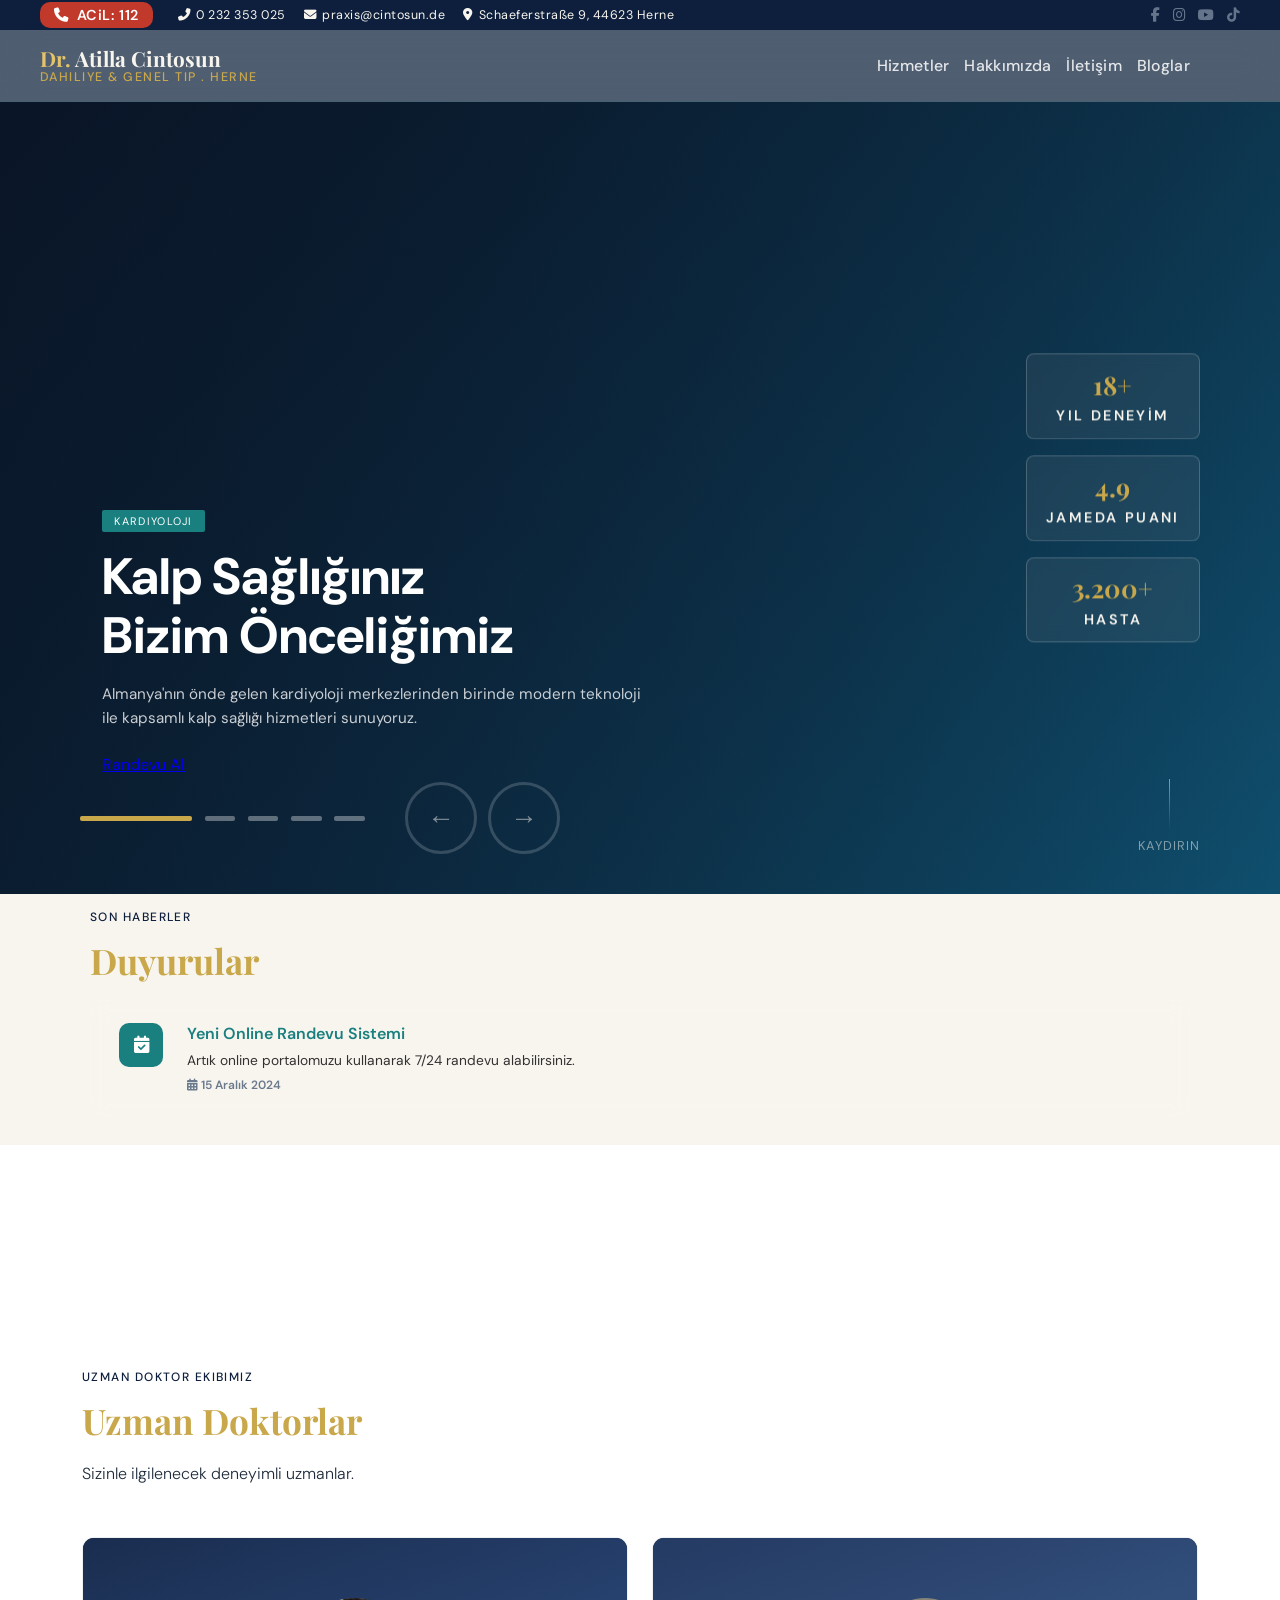
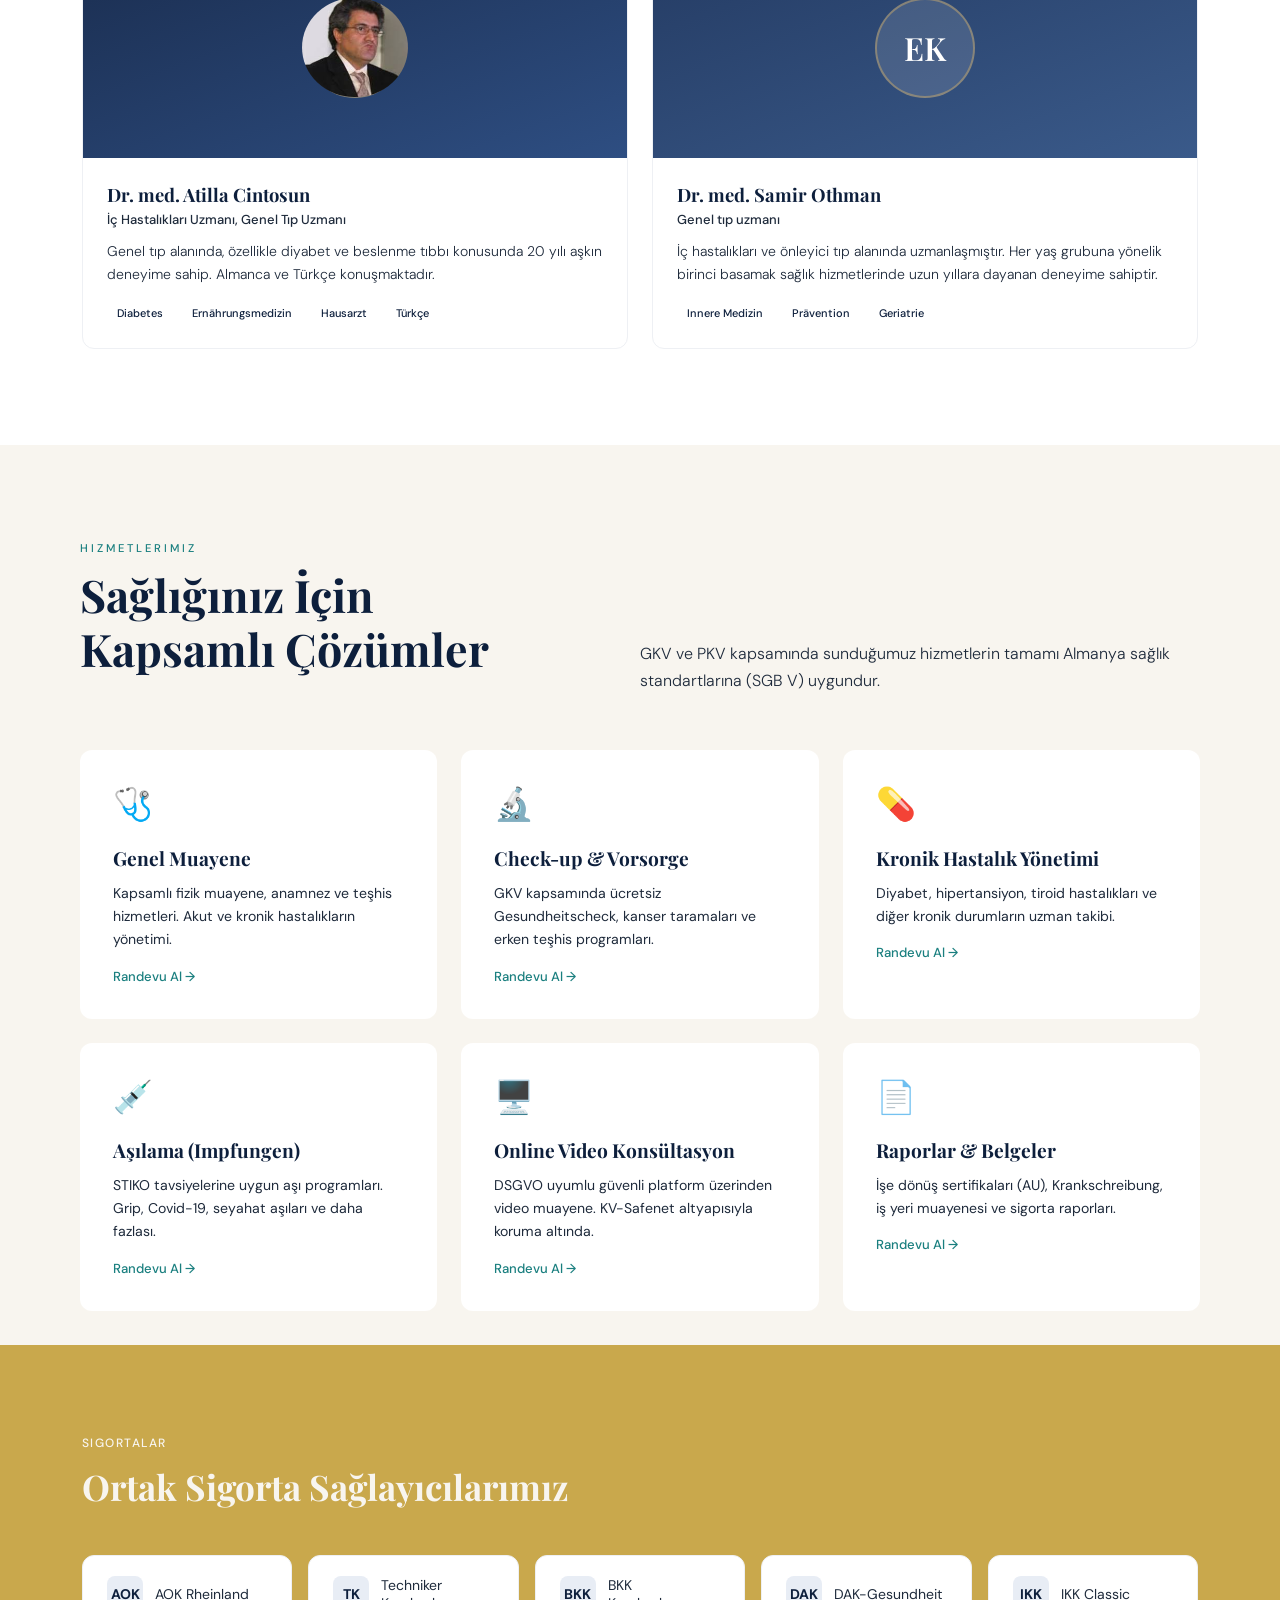
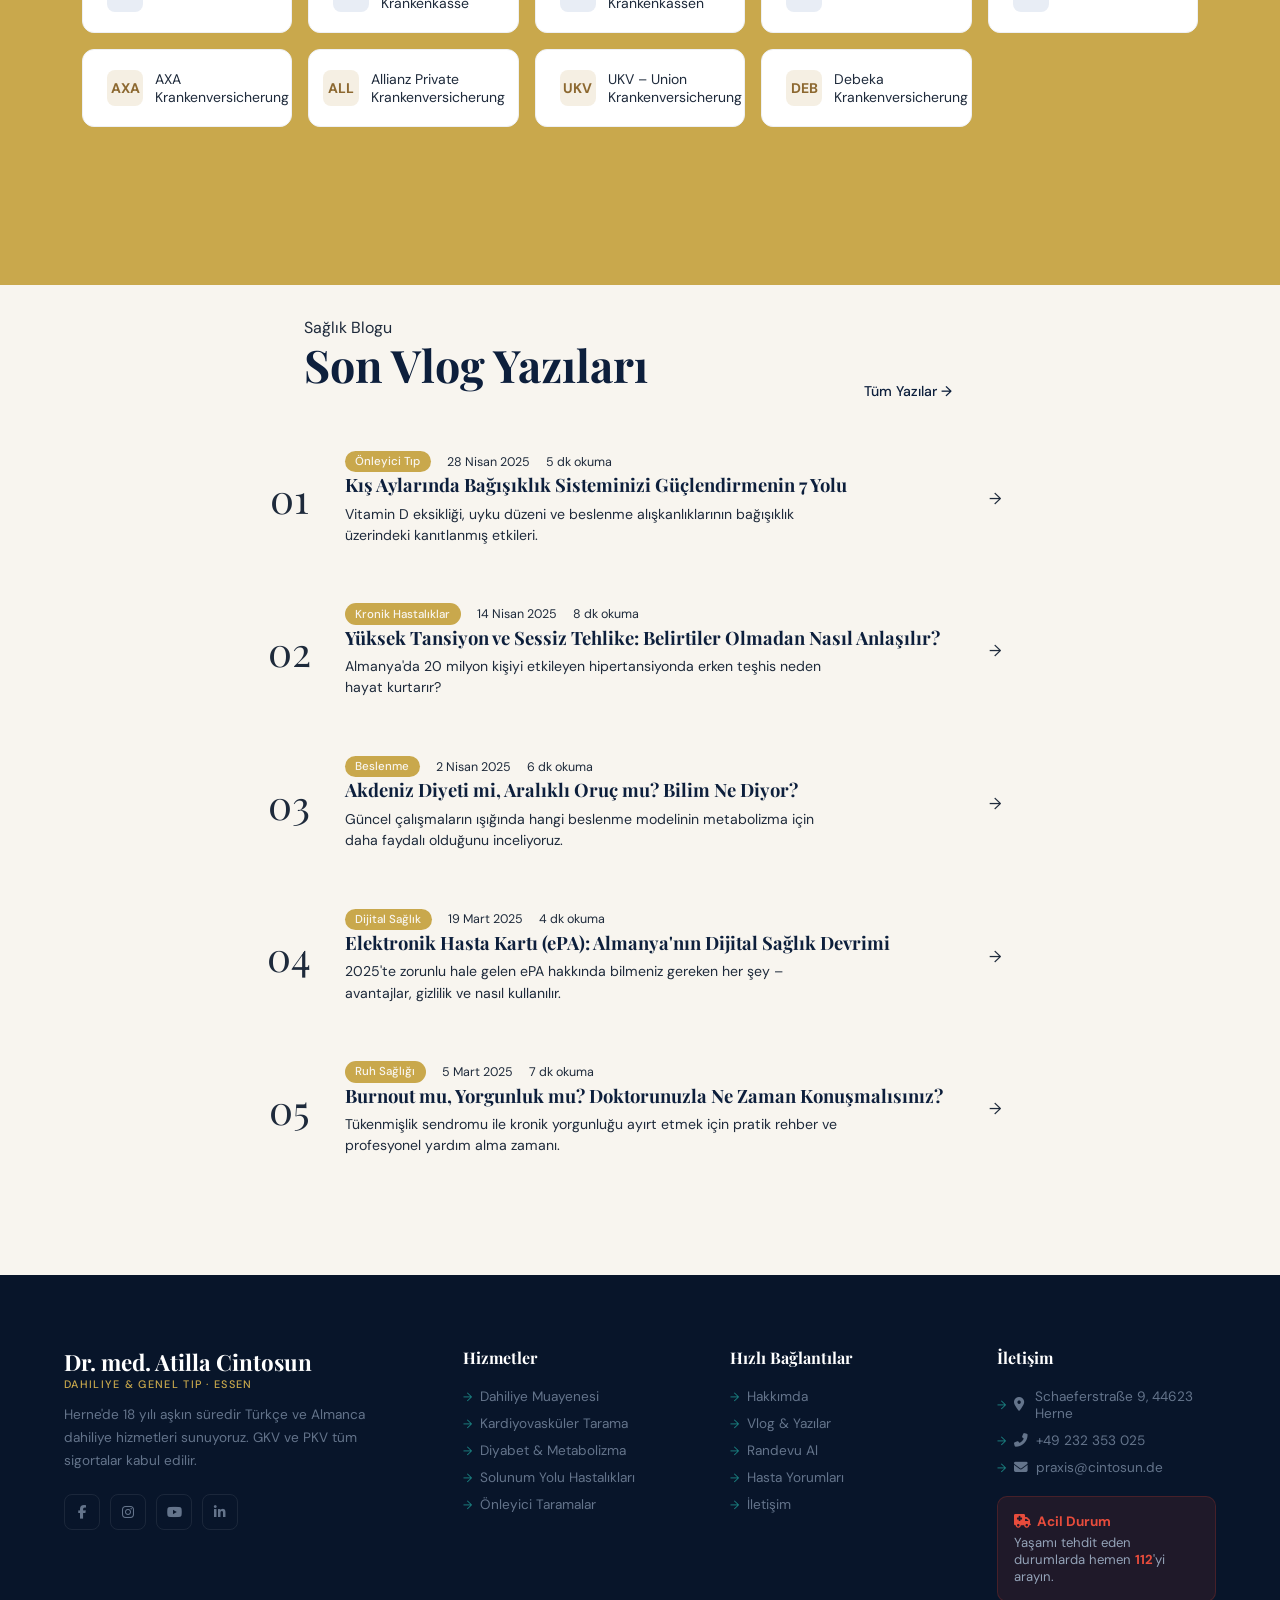
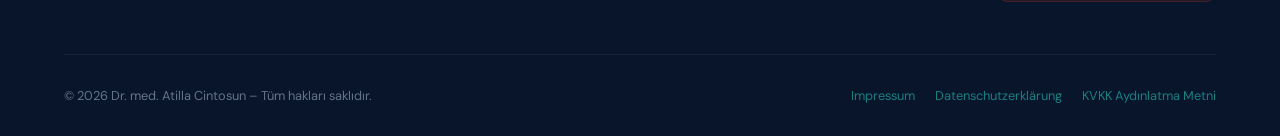
==== index.html @ d11e372e "Add files via upload" ====
<!DOCTYPE html>
<html lang="en">
<head>
    <meta charset="UTF-8">
    <meta name="viewport" content="width=device-width, initial-scale=1.0">
    <title>Document</title>
    <link rel="preconnect" href="https://fonts.googleapis.com">
    <link href="https://fonts.googleapis.com/css2?family=Playfair+Display:ital,wght@0,400;0,700;1,400&family=DM+Sans:wght@300;400;500;600&display=swap" rel="stylesheet">
    <link rel="stylesheet" href="https://cdnjs.cloudflare.com/ajax/libs/font-awesome/6.5.0/css/all.min.css">

    <link rel="stylesheet" href="css/reset.css">
    <link rel="stylesheet" href="css/nav.css">
    <link rel="stylesheet" href="css/hero.css" >
    <link rel="stylesheet" href="css/announcement.css">
    <link rel="stylesheet" href="css/team.css">
    <link rel="stylesheet" href="css/services.css">
    <link rel="stylesheet" href="css/insurance.css">    
    <link rel="stylesheet" href="css/vlog.css">
    <link rel="stylesheet" href="css/reveal.css">
    <link rel="stylesheet" href="css/footer.css">
</head>
<body>

    <!-- TOPBAR -->
    <div class="topbar">
        <div class="topbar-emergency">
        <div class="emergency-badge"><i class="fa fa-phone"></i>ACiL: 112</div>
        <div class="topbar-info">
            <a href="tel:+49232353025"><i class="fa fa-phone-alt"></i><span> 0 232 353 025</span></a>
            <a href="mailto:praxis@cintosun.de"><i class="fa fa-envelope"></i><span> praxis@cintosun.de</span></a>
            <a href="#"><i class="fa fa-map-marker-alt"></i> Schaeferstraße 9, 44623 Herne</a>
        </div>
        </div>

        <div class="topbar-social">
        <a href="#" title="Facebook"><i class="fab fa-facebook-f"></i></a>
        <a href="#" title="Instagram"><i class="fab fa-instagram"></i></a>
        <a href="#" title="Youtube"><i class="fab fa-youtube"></i></a>
        <a href="#" title="Tiktok"><i class="fab fa-tiktok"></i></a>
        </div>
    </div>

    <!-- NAVBAR -->
    <nav class="navbar" id="navbar">
      <a class="logo" href="#">
        <span class="logo-title"><span>Dr.</span> Atilla Cintosun</span>
        <span class="logo-sub">Dahiliye &amp; Genel Tip . Herne</span>
      </a>
      <ul class="nav-links">
        <li><a href="#hizmetler">Hizmetler</a></li>
        <li><a href="#hakkimizda">Hakkımızda</a></li>
        <li><a href="#iletisim">İletişim</a></li>
        <li><a href="#blog">Bloglar</a></li>
      </ul>
    </nav>
    

    

    <!-- HERO CAROUSEL -->
    <div class="hero" id="carousel-section">
      <!-- Sadece slide'lar burada -->
      <div class="carousel-track" id="carouselTrack">

        <div class="carousel-slide active">
        <div class="slide-bg" style="background: linear-gradient(135deg, #0a1628 0%, #0f4f6e 100%);"></div>
        <div class="slide-overlay"></div>
        <div class="slide-content">
            <span class="slide-tag">Kardiyoloji</span>
            <h2 class="slide-title">Kalp Sağlığınız<br>Bizim Önceliğimiz</h2>
            <p class="slide-desc">Almanya'nın önde gelen kardiyoloji merkezlerinden birinde modern teknoloji ile kapsamlı kalp sağlığı hizmetleri sunuyoruz.</p>
            <a href="#iletisim" class="slide-btn">Randevu Al</a>
        </div>
        </div>

        <div class="carousel-slide">
        <div class="slide-bg" style="background: linear-gradient(135deg, #0a2818 0%, #0f6e4f 100%);"></div>
        <div class="slide-overlay"></div>
        <div class="slide-content">
            <span class="slide-tag">Önleyici Tıp</span>
            <h2 class="slide-title">Erken Teşhis<br>Yaşam Kurtarır</h2>
            <p class="slide-desc">Düzenli kontroller ve ileri tanı yöntemleriyle hastalıkları erken aşamada tespit ediyor, tedavi süreçlerini hızlandırıyoruz.</p>
            <a href="#hizmetler" class="slide-btn">Hizmetlerimiz</a>
        </div>
        </div>

        <div class="carousel-slide">
        <div class="slide-bg" style="background: linear-gradient(135deg, #1a0a28 0%, #4f0f6e 100%);"></div>
        <div class="slide-overlay"></div>
        <div class="slide-content">
            <span class="slide-tag">Araştırma</span>
            <h2 class="slide-title">Bilim ve Tıbbı<br>Buluşturuyoruz</h2>
            <p class="slide-desc">Uluslararası tıp dergilerinde yayımlanan 50'den fazla makale ile tıp dünyasına katkı sağlıyoruz.</p>
            <a href="#makaleler" class="slide-btn">Makaleleri İncele</a>
        </div>
        </div>

        <div class="carousel-slide">
        <div class="slide-bg" style="background: linear-gradient(135deg, #1a1a0a 0%, #6e5f0f 100%);"></div>
        <div class="slide-overlay"></div>
        <div class="slide-content">
            <span class="slide-tag">Hasta Odaklı</span>
            <h2 class="slide-title">Güvenli ve Hızlı<br>Tedavi Süreci</h2>
            <p class="slide-desc">Hastanın konforunu ve güvenliğini her zaman ön planda tutarak en kaliteli tedaviyi sunmak için buradayız.</p>
            <a href="#iletisim" class="slide-btn">Bize Ulaşın</a>
        </div>
        </div>

        <div class="carousel-slide">
        <div class="slide-bg" style="background: linear-gradient(135deg, #0a181a 0%, #0f6e6e 100%);"></div>
        <div class="slide-overlay"></div>
        <div class="slide-content">
            <span class="slide-tag">Ekip</span>
            <h2 class="slide-title">Uzman Kadromuzla<br>Yanınızdayız</h2>
            <p class="slide-desc">Deneyimli doktor ve hemşirelerden oluşan ekibimiz, tedavi sürecinizin her aşamasında size destek olmak için hazır.</p>
            <a href="#ekibimiz" class="slide-btn">Ekibimizi Tanıyın</a>
        </div>
        </div>
     </div>
    

    <!-- Stats track dışında olmalı -->
    <div class="hero-stats">
      <div class="stat-pill"><strong>18+</strong><span>YIL DENEYİM</span></div>
      <div class="stat-pill"><strong>4.9</strong><span>JAMEDA PUANI</span></div>
      <div class="stat-pill"><strong>3.200+</strong><span>HASTA</span></div>
    </div>

    <!-- Controls track dışında olmalı -->
    <div class="carousel-controls">
        <div class="dots" id="dotsContainer"></div>

        <div class="arrow-btns">
          <button class="arrow-btn" onclick="prevSlide()">←</button>
          <button class="arrow-btn" onclick="nextSlide()">→</button>
        </div>
    </div>
      <div class="scroll-hint">
        <div class="scroll-line"></div>
        <span>KAYDIRIN</span>
      </div>
    </div>

    <!-- ANNOUNCEMENTS -->
    <section id="announcements">
        <div class="announcements-inner">
            <div class="section-label">Son Haberler</div>
            <div class="section-title">Duyurular</div>
            <div class="ann-ticker-wrap">
            <div class="ann-ticker" id="annTicker"></div>
            </div>
        </div>
    </section>

    <!-- TEAM -->
    <section id="team">
    <div class="container">
        <div class="team-fade-in">
            <div class="section-label" >Uzman Doktor Ekibimiz</div>
            <h2 class="section-title" >Uzman Doktorlar</h2>
            <p class="section-sub">Sizinle ilgilenecek deneyimli uzmanlar.</p>
        </div>
        <div class="team-grid">
            <div class="team-card team-fade-in">
                <div class="team-card-img">
                <div style="position:absolute;inset:0;background:linear-gradient(160deg,#1a2d4f,#2e4e82);">
                    
                </div>
                <div class="team-avatar-large" style="position:relative;"><img src="img/cintosun.jpg" alt="AC"></div>
                </div>
                <div class="team-card-body">
                <h3>Dr. med. Atilla Cintosun</h3>
                <div class="team-card-role">İç Hastalıkları Uzmanı, Genel Tıp Uzmanı</div>
                <p>Genel tıp alanında, özellikle diyabet ve beslenme tıbbı konusunda 20 yılı aşkın deneyime sahip. Almanca ve Türkçe konuşmaktadır.</p>
                <div class="team-tags">
                    <span class="team-tag">Diabetes</span>
                    <span class="team-tag">Ernährungsmedizin</span>
                    <span class="team-tag">Hausarzt</span>
                    <span class="team-tag">Türkçe</span>
                </div>
                </div>
            </div>
            <div class="team-card team-fade-in">
                <div class="team-card-img">
                <div style="position:absolute;inset:0;background:linear-gradient(160deg,#243b63,#3a5a8a);"></div>
                <div class="team-avatar-large" style="position:relative;">EK</div>
                </div>
                <div class="team-card-body">
                <h3>Dr. med. Samir Othman</h3>
                <div class="team-card-role">Genel tıp uzmanı</div>
                <p>İç hastalıkları ve önleyici tıp alanında uzmanlaşmıştır. Her yaş grubuna yönelik birinci basamak sağlık hizmetlerinde uzun yıllara dayanan deneyime sahiptir.</p>
                <div class="team-tags">
                    <span class="team-tag">Innere Medizin</span>
                    <span class="team-tag">Prävention</span>
                    <span class="team-tag">Geriatrie</span>
                </div>
                </div>
        </div>
        </div>
    </div>
    </section>


  <!-- =====================================================
       HİZMETLER BÖLÜMÜ
  ===================================================== -->
    <section class="services" id="services">
        <div class="services-intro">
        <div>
            <div class="section-tag">Hizmetlerimiz</div>
            <h2 class="section-title">Sağlığınız İçin<br>Kapsamlı Çözümler</h2>
        </div>
        <p class="section-sub">GKV ve PKV kapsamında sunduğumuz hizmetlerin tamamı Almanya sağlık standartlarına (SGB V) uygundur.</p>
        </div>
        <div class="services-grid">
        <!-- transition-delay ile kartlar sırayla görünür (stagger efekti) -->
        <div class="service-card reveal">
            <span class="svc-icon">🩺</span>
            <h3>Genel Muayene</h3>
            <p>Kapsamlı fizik muayene, anamnez ve teşhis hizmetleri. Akut ve kronik hastalıkların yönetimi.</p>
            <a href="#termin" class="svc-link">Randevu Al &rarr;</a>
        </div>
        <div class="service-card reveal" style="transition-delay:.1s">
            <span class="svc-icon">🔬</span>
            <h3>Check-up & Vorsorge</h3>
            <p>GKV kapsamında ücretsiz Gesundheitscheck, kanser taramaları ve erken teşhis programları.</p>
            <a href="#termin" class="svc-link">Randevu Al &rarr;</a>
        </div>
        <div class="service-card reveal" style="transition-delay:.2s">
            <span class="svc-icon">💊</span>
            <h3>Kronik Hastalık Yönetimi</h3>
            <p>Diyabet, hipertansiyon, tiroid hastalıkları ve diğer kronik durumların uzman takibi.</p>
            <a href="#termin" class="svc-link">Randevu Al &rarr;</a>
        </div>
        <div class="service-card reveal" style="transition-delay:.15s">
            <span class="svc-icon">💉</span>
            <h3>Aşılama (Impfungen)</h3>
            <p>STIKO tavsiyelerine uygun aşı programları. Grip, Covid-19, seyahat aşıları ve daha fazlası.</p>
            <a href="#termin" class="svc-link">Randevu Al &rarr;</a>
        </div>
        <div class="service-card reveal" style="transition-delay:.25s">
            <span class="svc-icon">🖥️</span>
            <h3>Online Video Konsültasyon</h3>
            <p>DSGVO uyumlu güvenli platform üzerinden video muayene. KV-Safenet altyapısıyla koruma altında.</p>
            <a href="#termin" class="svc-link">Randevu Al &rarr;</a>
        </div>
        <div class="service-card reveal" style="transition-delay:.35s">
            <span class="svc-icon">📄</span>
            <h3>Raporlar & Belgeler</h3>
            <p>İşe dönüş sertifikaları (AU), Krankschreibung, iş yeri muayenesi ve sigorta raporları.</p>
            <a href="#termin" class="svc-link">Randevu Al &rarr;</a>
        </div>
        </div>
    </section>

      <!-- =====================================================
       INSURANCE
  ===================================================== -->
    <section id="insurance">
        <div class="container">

            <div class="insurance-fade-in">
            <div class="section-label">Sigortalar</div>

            <h2 class="section-title">
                Ortak Sigorta Sağlayıcılarımız
            </h2>
            </div>

            <div class="vers-grid insurance-fade-in">

            <div class="vers-card">
                <div class="vers-badge gkv">AOK</div>
                <div class="vers-name">AOK Rheinland</div>
            </div>

            <div class="vers-card">
                <div class="vers-badge gkv">TK</div>
                <div class="vers-name">Techniker Krankenkasse</div>
            </div>

            <div class="vers-card">
                <div class="vers-badge gkv">BKK</div>
                <div class="vers-name">BKK Krankenkassen</div>
            </div>

            <div class="vers-card">
                <div class="vers-badge gkv">DAK</div>
                <div class="vers-name">DAK-Gesundheit</div>
            </div>

            <div class="vers-card">
                <div class="vers-badge gkv">IKK</div>
                <div class="vers-name">IKK Classic</div>
            </div>

            <div class="vers-card">
                <div class="vers-badge pkv">AXA</div>
                <div class="vers-name">AXA Krankenversicherung</div>
            </div>

            <div class="vers-card">
                <div class="vers-badge pkv" style="position: relative; left: -10px;" >ALL</div>
                <div class="vers-name" style="position: relative; left: -10px;">Allianz Private Krankenversicherung</p></div>
            </div>

            <div class="vers-card">
                <div class="vers-badge pkv">UKV</div>
                <div class="vers-name">UKV – Union Krankenversicherung</div>
            </div>

            <div class="vers-card">
                <div class="vers-badge pkv">DEB</div>
                <div class="vers-name">Debeka Krankenversicherung</div>
            </div>

            </div> 
        </div>
    </section>


      <!-- =====================================================
       VLOG / SAĞLIK BLOGU
       Son 5 yazı numaralı liste formatında.
    ===================================================== -->
    <section class="vlog" id="vlog">
        <div class="vlog-header">
            <div>
                <div class="section-tag">Sağlık Blogu</div>
                <h2 class="section-title">Son Vlog Yazıları</h2>
            </div>
            <a href="#" class="btn-outline" style="color:var(--navy);border-color:var(--warm);background:transparent;padding:.7rem 1.5rem;border-radius:4px;text-decoration:none;font-size:.88rem;font-weight:500">Tüm Yazılar &rarr;</a>
            </div>
            <div class="vlog-list">

            <div class="vlog-item reveal" style="transition-delay:.05s">
                <div class="vlog-num">01</div>
                <div class="vlog-body">
                <div class="vlog-meta"><span class="vlog-tag">Önleyici Tıp</span> <span>28 Nisan 2025</span> <span>5 dk okuma</span></div>
                <h3>Kış Aylarında Bağışıklık Sisteminizi Güçlendirmenin 7 Yolu</h3>
                <p class="vlog-excerpt">Vitamin D eksikliği, uyku düzeni ve beslenme alışkanlıklarının bağışıklık üzerindeki kanıtlanmış etkileri.</p>
                </div>
                <div class="vlog-arrow">&#8594;</div>
            </div>

            <div class="vlog-item reveal" style="transition-delay:.1s">
                <div class="vlog-num">02</div>
                <div class="vlog-body">
                <div class="vlog-meta"><span class="vlog-tag">Kronik Hastalıklar</span> <span>14 Nisan 2025</span> <span>8 dk okuma</span></div>
                <h3>Yüksek Tansiyon ve Sessiz Tehlike: Belirtiler Olmadan Nasıl Anlaşılır?</h3>
                <p class="vlog-excerpt">Almanya'da 20 milyon kişiyi etkileyen hipertansiyonda erken teşhis neden hayat kurtarır?</p>
                </div>
                <div class="vlog-arrow">&#8594;</div>
            </div>

            <div class="vlog-item reveal" style="transition-delay:.15s">
                <div class="vlog-num">03</div>
                <div class="vlog-body">
                <div class="vlog-meta"><span class="vlog-tag">Beslenme</span> <span>2 Nisan 2025</span> <span>6 dk okuma</span></div>
                <h3>Akdeniz Diyeti mi, Aralıklı Oruç mu? Bilim Ne Diyor?</h3>
                <p class="vlog-excerpt">Güncel çalışmaların ışığında hangi beslenme modelinin metabolizma için daha faydalı olduğunu inceliyoruz.</p>
                </div>
                <div class="vlog-arrow">&#8594;</div>
            </div>

            <div class="vlog-item reveal" style="transition-delay:.2s">
                <div class="vlog-num">04</div>
                <div class="vlog-body">
                <div class="vlog-meta"><span class="vlog-tag">Dijital Sağlık</span> <span>19 Mart 2025</span> <span>4 dk okuma</span></div>
                <h3>Elektronik Hasta Kartı (ePA): Almanya'nın Dijital Sağlık Devrimi</h3>
                <p class="vlog-excerpt">2025'te zorunlu hale gelen ePA hakkında bilmeniz gereken her şey – avantajlar, gizlilik ve nasıl kullanılır.</p>
                </div>
                <div class="vlog-arrow">&#8594;</div>
            </div>

            <div class="vlog-item reveal" style="transition-delay:.25s">
                <div class="vlog-num">05</div>
                <div class="vlog-body">
                <div class="vlog-meta"><span class="vlog-tag">Ruh Sağlığı</span> <span>5 Mart 2025</span> <span>7 dk okuma</span></div>
                <h3>Burnout mu, Yorgunluk mu? Doktorunuzla Ne Zaman Konuşmalısınız?</h3>
                <p class="vlog-excerpt">Tükenmişlik sendromu ile kronik yorgunluğu ayırt etmek için pratik rehber ve profesyonel yardım alma zamanı.</p>
                </div>
                <div class="vlog-arrow">&#8594;</div>
            </div>

        </div>
    </section>


    <!-- FOOTER -->
<footer>
  <div class="container">
    <div class="footer-grid">
      <div>
        <div style="font-family:'Playfair Display',serif;font-size:1.4rem;color:var(--white);font-weight:700;">Dr. med. Atilla Cintosun</div>
        <div style="font-size:0.68rem;color:var(--gold);letter-spacing:0.12em;text-transform:uppercase;font-weight:500;margin-bottom:4px;">Dahiliye &amp; Genel Tıp · Essen</div>
        <p class="footer-desc">Herne'de 18 yılı aşkın süredir Türkçe ve Almanca dahiliye hizmetleri sunuyoruz. GKV ve PKV tüm sigortalar kabul edilir.</p>
        <div class="footer-social">
          <a href="#"><i class="fab fa-facebook-f"></i></a>
          <a href="#"><i class="fab fa-instagram"></i></a>
          <a href="#"><i class="fab fa-youtube"></i></a>
          <a href="#"><i class="fab fa-linkedin-in"></i></a>
        </div>
      </div>
      <div>
        <div class="footer-heading">Hizmetler</div>
        <ul class="footer-links">
          <li><a href="#">Dahiliye Muayenesi</a></li>
          <li><a href="#">Kardiyovasküler Tarama</a></li>
          <li><a href="#">Diyabet &amp; Metabolizma</a></li>
          <li><a href="#">Solunum Yolu Hastalıkları</a></li>
          <li><a href="#">Önleyici Taramalar</a></li>
        </ul>
      </div>
      <div>
        <div class="footer-heading">Hızlı Bağlantılar</div>
        <ul class="footer-links">
          <li><a href="#">Hakkımda</a></li>
          <li><a href="#">Vlog &amp; Yazılar</a></li>
          <li><a href="#">Randevu Al</a></li>
          <li><a href="#">Hasta Yorumları</a></li>
          <li><a href="#">İletişim</a></li>
        </ul>
      </div>
      <div>
        <div class="footer-heading">İletişim</div>
        <ul class="footer-links">
          <li><a href="#"><i class="fa fa-map-marker-alt" style="width:14px;"></i>Schaeferstraße 9, 44623 Herne</a></li>
          <li><a href="tel:+4920112345678"><i class="fa fa-phone-alt" style="width:14px;"></i>+49 232 353 025</a></li>
          <li><a href="mailto:info@dryildiz.de"><i class="fa fa-envelope" style="width:14px;"></i>praxis@cintosun.de</a></li>
        </ul>
        <div style="margin-top:20px;padding:16px;background:rgba(192,57,43,0.12);border:1px solid rgba(192,57,43,0.25);border-radius:10px;">
          <div style="color:#e74c3c;font-weight:700;font-size:0.85rem;margin-bottom:4px;"><i class="fa fa-ambulance" style="margin-right:6px;"></i>Acil Durum</div>
          <div style="color:#94a3b8;font-size:0.82rem;">Yaşamı tehdit eden durumlarda hemen <strong style="color:#e74c3c;">112</strong>'yi arayın.</div>
        </div>
      </div>
    </div>
    <div class="footer-bottom">
      <span>© 2026 Dr. med. Atilla Cintosun – Tüm hakları saklıdır.</span>
      <div class="kvkk">
        <a href="#">Impressum</a>
        <a href="#">Datenschutzerklärung</a>
        <a href="#">KVKK Aydınlatma Metni</a>
      </div>
    </div>
  </div>
</footer>

    <script src="js/carousel.js" defer></script>
    <script src="js/announcement.js" defer></script>
    <script src="js/team.js" defer></script>
    <script src="js/services.js" defer></script>
    <script src="js/insurance.js" defer></script>
    <script src="js/vlog.js" defer></script>
</body>
</html>
---- css/nav.css ----
/*Topbar*/
.topbar{
    background: var(--navy);
    font-size: 0.78rem;
    color: var(--white);
    padding: 2px 40px;
    display: flex;
    justify-content: space-between;
    align-items: center;
    gap: 20px;
    flex-wrap: wrap;
    letter-spacing: 0.04em;
}

.topbar-emergency{
    display: flex;
    align-items: center;
    gap: 25px;
    overflow: visible;
}

.emergency-badge{
    display: flex; align-items: center; gap: 8px;
    background: #c0392b; color: #fff;
    padding: 4px 14px; border-radius: 10px;
    font-weight: 600; font-size: 0.9rem; letter-spacing: 0.04em;
    animation: pulse 1.3s infinite;
}
@keyframes pulse{
    0% {
        box-shadow: 0 0 0 0 rgba(192,57,43,0.8);
    }

    70% {
        box-shadow: 0 0 0 18px rgba(192,57,43,0);
    }

    100% {
        box-shadow: 0 0 0 0 rgba(192,57,43,0);
    }
}
.topbar-info { display: flex; align-items: center; gap: 18px; }
.topbar-info a { color: var(--cream); text-decoration: none; display: flex; align-items: center; gap: 6px; transition: color .2s; }
.topbar-info a:hover { color: var(--gold); }
.topbar-social { display: flex; align-items: center; gap: 12px; }
.topbar-social a { color: #64748b; font-size: 0.9rem; transition: color .2s, transform .2s; display: inline-flex; text-decoration: none; }
.topbar-social a:hover { color: var(--gold); transform: translateY(-1px); }

/* NAVBAR */
.navbar{
    position: sticky; top: 0; z-index: 1000;
    backdrop-filter: blur(18px) saturate(160%);
    background: var(--blur-bg);
    border-bottom: 1px solid var(--border);
    padding: 0 40px;
    display: flex; align-items: center; justify-content: space-between;
    height: 72px; transition: background 0.3s, border-color 0.3s;
}
.navbar.scrolled{ background: rgba(13,35,64,0-94); box-shadow: 0 4px 24px rgba(0, 0, 0, 0.25);}
.logo{display: flex; flex-direction: column; line-height: 1.2; text-decoration: none;}
.logo-title{font-family: 'Playfair Display', serif; font-size: 1.3rem; color: var(--cream); font-weight: 700;}
.logo-title span{color: var(--gold-light);}
.logo-sub { line-height: 1.2; font-size: 0.78rem; color: var(--gold); letter-spacing: 0.12em; text-transform: uppercase; font-weight: 500; }
.nav-links{ display: flex; align-items: center; gap:15px; list-style: none; margin-right: 50px;}
.nav-links a{color: rgba(255, 255, 255, 0.85);
      text-decoration: none;
      font-size: 0.99rem;
      font-weight: 500;
      letter-spacing: 0.3px;
      transition: color 0.3s;
      position: relative; /* Alt çizgi için position bağlamı */}

.nav-links a::after { /*alt cizgi animasyonu*/
    content: ''; /*Pseudo element oluşturur. after çalışması için content zorunludur.*/
    position: absolute;
    left: 0; bottom: -4px; /* Bağlantının altına yerleştir */
    width: 100%; height: 2px;
    background: var(--gold);
    transform: scaleX(0); /* Başlangıçta görünmez yap */
    transform-origin: left; /* Animasyonun soldan başlaması için */
    transition: transform 0.2s ease; /* Animasyon süresi ve türü */
}
.nav-links a:hover { color: var(--white); }
.nav-links a:hover::after {     transform: scaleX(1); }
---- css/hero.css ----
.hero {
  position: relative;
  width: 100%;
  height: 88vh;
  overflow: hidden;
}

/* ─── CAROUSEL ─────────────────────────────────────────── */
#carousel-section {
  position: relative;
  width: 100%;
  height: 88vh;
  overflow: hidden;
}

.carousel-track {
  display: flex;
  height: 100%;
  transition: transform 0.8s cubic-bezier(0.77,0,0.175,1);
}

.carousel-slide {
  min-width: 100%;
  height: 100%;
  position: relative;
  overflow: hidden;
}

.slide-bg {
  position: absolute;
  inset: 0;
  background-size: cover;
  background-position: center;
  transform: scale(1.07);
  transition: transform 0.8s cubic-bezier(0.77,0,0.175,1);
}

.carousel-slide.active .slide-bg { transform: scale(1); }

.slide-overlay {
  position: absolute;
  inset: 0;
  background: linear-gradient(105deg, rgba(10,22,40,0.82) 0%, rgba(10,22,40,0.3) 60%, transparent 100%);
}

.slide-content {
  position: absolute;
  bottom: 15%;
  left: 8%;
  color: white;
  max-width: 540px;
  opacity: 0;
  transform: translateY(40px);
  transition: opacity 0.7s 0.4s, transform 0.7s 0.4s;
}

.carousel-slide.active .slide-content {
  opacity: 1;
  transform: translateY(0);
}

.slide-tag {
  display: inline-block;
  background: var(--teal);
  color: white;
  font-size: 0.68rem;
  letter-spacing: 0.12em;
  text-transform: uppercase;
  padding: 4px 12px;
  border-radius: 2px;
  margin-bottom: 1rem;
  opacity: 0;
  transform: translateX(-20px);
  transition: opacity 0.5s 0.6s, transform 0.5s 0.6s;
}

.carousel-slide.active .slide-tag { opacity: 1; transform: translateX(0); }

.slide-title {
  font-family: var(--font-display);
  font-size: clamp(1.8rem, 4vw, 3.2rem);
  font-weight: 700;
  line-height: 1.15;
  margin-bottom: 1rem;
  opacity: 0;
  transform: translateY(30px);
  transition: opacity 0.6s 0.7s, transform 0.6s 0.7s;
}

.carousel-slide.active .slide-title { opacity: 1; transform: translateY(0); }

.slide-desc {
  font-size: 0.95rem;
  color: rgba(255,255,255,0.78);
  line-height: 1.6;
  margin-bottom: 1.5rem;
  opacity: 0;
  transition: opacity 0.6s 0.85s;
}

.carousel-slide.active .slide-desc { opacity: 1; }


/*CAROUSEL KONTROL ELEMENTLERİ*/
    .carousel-controls{
        position: absolute;
        bottom: 2.5rem;
        left: 5rem;
        z-index: 10;
        display: flex;
        align-items: center;
        gap: 1.5rem;
    }

    .dots{ display: flex; gap: 0.8rem; }

    /* Pasif nokta: ince ve soluk */
    .dot{
        width: 1.9rem;
        height: 5px;
        background: rgba(255, 255, 255, 0.35);
        border-radius: 2px;
        transition: all 0.4s;
        cursor: pointer;
    }
    
    /* Aktif nokta: genişler ve altın rengi olur */
    .dot.active{
        background: var(--gold);
        width: 7rem;
    }

    .arrow-btns{display: flex; gap: 0.7rem; margin-left: 1rem;}

    .arrow-btn{
        width: 4.5rem;
        height: 4.5rem;
        border-radius: 50%;
        border: 3.5px solid rgba(255, 255, 255, 0.35);
        background: transparent;
        opacity: 0.5;
        color: var(--cream);
        font-size: 1.7rem;        
        display: flex; align-items: center; justify-content: center;
        transition: all 0.3s ease;
    }

    .arrow-btn:hover{
        border-color: var(--cream);
        color: var(--gold);
        font-size: 2rem;
        opacity: 1.4;
    }

    /*KAYDIRMA İPUCU ANİMASYONU (scroll hint)*/
    .scroll-hint{
        position: absolute;
        bottom: 2.5rem;
        right: 5rem;
        z-index: 10;
        color: rgba(248, 245, 239, 0.5);
        font-size: 0.8rem;
        display: flex;
        flex-direction: column;
        align-items: center;
        gap: 0.5rem;
        letter-spacing: 1px;
    }

    .scroll-line{
        width: 1px;
        height: 50px;
        background: linear-gradient(to bottom, rgba(248, 245, 239, 0.5), transparent);
        animation: scrollAnim 2s infinite;
    }

    /* Çizgi yukarıdan büyür, sonra aşağıdan küçülür — akan su efekti */
    @keyframes scrollAnim{
        0%{transform: scaleY(0); transform-origin: top;}
        50%{transform: scaleY(1); transform-origin: top;}
        51%{ transform: scaleY(1); transform-origin: bottom; }
        100%{ transform: scaleY(0); transform-origin: bottom; }
    }
    
    /*HERO İSTATİSTİK KARTLARI*/
    .hero-stats{
        position: absolute;
        right: 5rem;
        top: 50%;
        transform: translateY(-50%);
        z-index: 10;
        display: flex;
        flex-direction: column;
        gap:1rem;
    }
    .stat-pill{
        background:rgba(151, 144, 144, 0.12); /*Yari saydam beyaz*/
        backdrop-filter: blur(8px); /*Arka planı bulanıklaştırarak okunabilirliği artırır*/
        border: 1px solid rgba(255,255,255,0.2); /* İnce beyaz sınır */
        border-radius: 8px;
        padding: 0.8rem 1.2rem;
        color: var(--cream);
        text-align: center;
        min-width: 120px;
        font-size: 1.rem;
        animation: floatStat 4s ease-in-out infinite;
    }

    /*Diğer kartlar farklı zamanda başlar — dalgalı görünüm*/
    .stat-pill:nth-child(2){ animation-delay: 0.7s; }
    .stat-pill:nth-child(3) { animation-delay: 1.4s; }

    .stat-pill strong{
        display: block;
        font-family: 'Playfair Display', serif;
        font-size: 1.6rem;
        color: var(--gold);
        margin-bottom: 0.2rem;
    }

    .stat-pill span{
        font-size: 0.9rem;
        color: var(--cream);
        font-weight: 600;
        letter-spacing: 0.15rem;
    }

    /* Yukarı-aşağı yüzme animasyonu */
    @keyframes floatStat {
      0%, 100% { transform: translateY(0); }
      50%       { transform: translateY(-6px); }
    }
---- css/announcement.css ----
/* Announcements */
#announcements{min-width: 1100px; background:var(--cream);padding:15px 0;overflow:hidden}
.announcements-inner{max-width:1100px;margin:0 auto;padding:0 0px}
.section-label{font-size:.72rem;font-weight:700;letter-spacing:.16em;text-transform:uppercase;color:var(--navy);margin-bottom:8px}
.section-title{font-family:'Playfair Display',serif;font-size:2rem;font-weight:700;color:var(--gold);margin-bottom:16px}
.ann-ticker-wrap{position:relative;height:130px;overflow:hidden;border-radius:var(--radius)}
.ann-ticker{position:absolute;left:0;width:100%;transition:transform .7s cubic-bezier(0.4,0,0.2,1),opacity .5s}
.ann-card{display:flex;gap:24px;background:rgba(255,255,255,.06);border:1px solid rgba(255,255,255,.1);border-radius:var(--radius);padding:22px 28px;align-items:flex-start;backdrop-filter:blur(8px)}
.ann-card-icon{width:44px;height:44px;background:var(--teal);border-radius:10px;display:flex;align-items:center;justify-content:center;color:white;font-size:1.1rem;flex-shrink:0}
.ann-card-body{flex:1;min-width:0}
.ann-card-title{font-weight:600;color:var(--teal);font-size:1rem;margin-bottom:6px}
.ann-card-desc{color:rgba(0, 0, 0, 0.8);font-size:.86rem;line-height:1.5;white-space:nowrap;overflow:hidden;text-overflow:ellipsis}
.ann-card-date{color:var(--text-muted);font-size:.75rem;font-weight:600;white-space:nowrap;margin-top:6px}
---- css/team.css ----
#team{
    width: 100%;
    height: 100vh;
    background: #ffffff;
    padding: 5rem 0;
}

#team .container {
  max-width: 1180px;
  margin: 0 auto;
  padding: 0 2rem;
  padding-top: 9rem;
}

.section-label {
  font-size: 12px;
  font-weight: 500;
  letter-spacing: 0.12em;
  text-transform: uppercase;
  color: var(--navy);
  margin-bottom: 0.75rem;
}

.section-title {
  font-size: clamp(1.6rem, 3vw, 2.2rem);
  color: var(--gold);
  margin-bottom: 1rem;
}

.section-sub {
  color: var(--gray-500);
  max-width: 520px;
  font-weight: 300;
  line-height: 1.8;
}

/* TEAM */
.team-grid {
  display: grid;
  grid-template-columns: repeat(auto-fit, minmax(280px, 1fr));
  gap: 1.5rem;
  margin-top: 3rem;
}

.team-card {
  border: 1px solid var(--gray-100);
  border-radius: var(--radius);
  overflow: hidden;
  background: var(--white);
  transition: box-shadow 0.2s;
}

.team-card:hover {
  box-shadow: var(--shadow);
}

.team-card-img {
  height: 220px;
  background: var(--navy);
  position: relative;
  overflow: hidden;
  display: flex;
  align-items: center;
  justify-content: center;
}

.team-bg {
  position: absolute;
  inset: 0;
}

.bg-1 {
  background: linear-gradient(160deg, #1a2d4f, #2e4e82);
}

.bg-2 {
  background: linear-gradient(160deg, #243b63, #3a5a8a);
}

.team-avatar-large {
  position: relative;
  width: 100px;
  height: 100px;
  border-radius: 50%;
  background: rgba(255,255,255,0.12);
  display: flex;
  align-items: center;
  justify-content: center;
  font-family: 'Playfair Display', serif;
  color: white;
  font-size: 2rem;
  font-weight: 600;
  border: 2px solid rgba(200,169,110,0.5);
}

.team-avatar-large img{
    border-radius: 50%;
    width: 110%;
    transition: all 0.3s ease;
}

.team-avatar-large img:hover{
    border-radius: 50%;
    width: 120%;
}

.team-card-body {
  padding: 1.5rem;
}

.team-card-body h3 {
  font-family: 'Playfair Display', serif;
  font-size: 1.15rem;
  color: var(--navy);
}

.team-card-role {
  font-size: 13px;
  color: var(--accent);
  font-weight: 500;
  margin: 0.25rem 0 0.75rem;
}

.team-card-body p {
  font-size: 14px;
  color: var(--gray-500);
  line-height: 1.65;
  font-weight: 300;
}

.team-tags {
  display: flex;
  gap: 0.5rem;
  flex-wrap: wrap;
  margin-top: 1rem;
}

.team-tag {
  font-size: 11px;
  font-weight: 500;
  padding: 0.25rem 0.65rem;
  border-radius: 100px;
  background: var(--navy-pale);
  color: var(--navy);
}

/* Scroll animasyonu */
.team-fade-in {
  opacity: 0;
  transform: translateY(20px);
  transition: opacity 0.6s ease, transform 0.6s ease;
}


.team-fade-in.visible {
  opacity: 1;
  transform: none;
}
---- css/services.css ----
#services  {
  padding: 6rem 5rem;
  height: 100vh;
}

#services .services {
  background: var(--cream);
}

#services .services-intro {
  display: flex;
  justify-content: space-between;
  align-items: flex-end;
  margin-bottom: 3.5rem;
  flex-wrap: wrap;
  gap: 1.5rem;
}

#services .section-tag {
  font-size: 0.7rem;
  font-weight: 500;
  letter-spacing: 3px;
  text-transform: uppercase;
  color: var(--teal);
  margin-bottom: 0.8rem;
}

#services .section-title {
  font-family: 'Playfair Display', serif;
  font-size: clamp(2rem, 4vw, 2.8rem);
  color: var(--navy);
  line-height: 1.2;
  margin-bottom: 1.2rem;
}

#services .section-sub {
  color: var(--muted);
  font-size: 1rem;
  line-height: 1.7;
  max-width: 560px;
}

#services .services-grid {
  display: grid;
  grid-template-columns: repeat(3, 1fr);
  gap: 1.5rem;
}

#services .service-card {
  background: var(--white);
  border-radius: 12px;
  padding: 2rem;
  transition: all 0.4s;
  cursor: default;
  position: relative;
  overflow: hidden;
  border: 1px solid transparent;
}

#services .service-card::before {
  content: '';
  position: absolute;
  inset: 0;
  background: linear-gradient(135deg, var(--navy) 0%, var(--teal) 100%);
  opacity: 0;
  transition: opacity 0.4s;
}

#services .service-card:hover {
  border-color: var(--teal);
  transform: translateY(-6px);
  box-shadow: 0 20px 50px rgba(110, 96, 15, 0.95);
}

#services .service-card:hover::before {
  opacity: 0.03;
}

#services .svc-icon {
  font-size: 2rem;
  margin-bottom: 1.2rem;
  display: block;
}

#services .service-card h3 {
  font-family: 'Playfair Display', serif;
  font-size: 1.2rem;
  color: var(--navy);
  margin-bottom: 0.7rem;
}

#services .service-card p {
  font-size: 0.88rem;
  color: var(--muted);
  line-height: 1.65;
}

#services .svc-link {
  display: inline-flex;
  align-items: center;
  gap: 0.3rem;
  margin-top: 1rem;
  font-size: 0.82rem;
  color: var(--teal);
  font-weight: 500;
  text-decoration: none;
  transition: gap 0.3s;
}

#services .svc-link:hover {
  gap: 0.7rem;
}

/* Scroll reveal animasyonu */
#services .reveal {
  opacity: 0;
  transform: translateY(40px);
  transition: opacity 0.8s, transform 0.8s;
}

#services .reveal.visible {
  opacity: 1;
  transform: translateY(0);
}

/* Mobil */
@media (max-width: 900px) {
  section {
    padding: 4rem 2rem;
  }

  .services-grid {
    grid-template-columns: 1fr;
  }
}
---- css/insurance.css ----
/* SECTION */

#insurance {
  width: 100%;
  height: 60vh;
  background: var(--gold);
}

#insurance .container {
  max-width: 1180px;
  height: 60vh;
  
  margin: auto auto;
  padding: 10vh 2rem;
  height: 100%;
}

/* TITLE */

#insurance .section-label {
  font-size: 12px;
  font-weight: 500;
  letter-spacing: 0.12em;
  text-transform: uppercase;
  color: var(--cream);

   margin-bottom: 0.75rem;
}

#insurance .section-title {
  font-size: clamp(1.6rem, 3vw, 2.2rem);
  color: var(--cream);

  margin-bottom: 1rem;

  font-family: 'Playfair Display', serif;
}

/* GRID */

#insurance .vers-grid {
  display: grid;

  grid-template-columns:
    repeat(auto-fit, minmax(200px, 1fr));

  gap: 1rem;

  margin-top: 5vh;
}

/* CARD */

#insurance .vers-card {
  border: 1px solid var(--gray-100);

  border-radius: var(--radius);

  padding: 1.25rem 1.5rem;

  display: flex;
  align-items: center;
  gap: 0.75rem;

  background: white;

  transition:
    transform 0.25s ease,
    box-shadow 0.25s ease;
}

#insurance .vers-card:hover {
  transform: translateY(-4px);

  box-shadow:
    0 6px 24px rgba(255, 255, 255, 0.08);
}

/* BADGE */

#insurance .vers-badge {
  width: 36px;
  height: 36px;

  border-radius: 8px;

  flex-shrink: 0;

  display: flex;
  align-items: center;
  justify-content: center;

  font-size: 14px;
  font-weight: 700;

  font-family: 'DM Sans', sans-serif;
}

/* GKV */

#insurance .vers-badge.gkv {
  background: #e8edf5;
  color: var(--navy);
}

/* PKV */

#insurance .vers-badge.pkv {
  background: var(--accent-light);
  color: #8c6830;
}

/* TEXT */

#insurance .vers-name {
  font-size: 14px;
  color: var(--gray-700);
  font-weight: 400;
}

/* ANIMATION */

#insurance .insurance-fade-in {
  opacity: 0;
  transform: translateY(20px);

  transition:
    opacity 0.6s ease,
    transform 0.6s ease;
}

#insurance .insurance-fade-in.visible {
  opacity: 1;
  transform: none;
}

/* MOBILE */

@media (max-width: 600px) {

  #insurance .vers-grid {
    grid-template-columns: 1fr;
  }

}
---- css/vlog.css ----
#vlog { 
        display: flex;
        background: var(--cream); 
        width: 100%;
        min-height: 110vh;
        height: 110vh;
        align-items: center;
        justify-content: space-between;
        flex-direction: column;
        padding-top: 2rem;
    }

    #vlog.section-tag {
      font-size: 0.7rem;
      font-weight: 500;
      letter-spacing: 3px;
      text-transform: uppercase;
      color: var(--teal);
      margin-bottom: 0.8rem;
    }

    /* Ana bölüm başlığı */
    #vlog .section-title {
      font-family: 'Playfair Display', serif;
      font-size: clamp(2rem, 4vw, 2.8rem);
      color: var(--navy);
      line-height: 1.2;
      margin-bottom: 1.2rem;
    }

    #vlog .section-sub {
      color: var(--muted);
      font-size: 1rem;
      line-height: 1.7;
      max-width: 560px;
    }

    .vlog-header {
      display: flex;
      justify-content: space-evenly;
      align-items: flex-end;
      
      flex-wrap: wrap;
      gap: 1rem;
      width: 80vw;
     
    }

    .vlog-list { display: flex; flex-direction: column; gap: 0; margin-bottom: 10vh;}

    .vlog-item {
      display: grid;
      grid-template-columns: auto 1fr auto;
      align-items: center;
      gap: 2rem;
      padding: 1.8rem 0;
      border-bottom: 1px solid var(--warm);
      transition: all 0.35s;
      cursor: pointer;
      position: relative;
    }

    /* Hover'da altında beyaz kutu belirer */
    .vlog-item::before {
      content: '';
      position: absolute;
      left: -2rem;
      right: -2rem;
      top: 0;
      bottom: 0;
      background: var(--white);
      border-radius: 8px;
      opacity: 0;
      transition: opacity 0.3s;
      z-index: -1;
    }

    .vlog-item:hover::before { opacity: 1; }
    .vlog-item:hover { padding-left: 0.5rem; padding-right: 0.5rem; } /* Hafif içeri girer */

    /* Büyük numara — pasif halde soluk */
    .vlog-num {
      font-family: 'Playfair Display', serif;
      font-size: 2.5rem;
      font-weight: 400;
      color: var(--warm);
      line-height: 1;
      min-width: 3rem;
      text-align: center;
      transition: color 0.3s, opacity 0.3s;
    }

    .vlog-item:hover .vlog-num { color: var(--gold); opacity: 0.8; }

    .vlog-body h3 {
      font-family: 'Playfair Display', serif;
      font-size: 1.15rem;
      color: var(--navy);
      margin-bottom: 0.4rem;
      transition: color 0.3s;
    }

    .vlog-item:hover .vlog-body h3 { color: var(--gold); }

    .vlog-meta {
      display: flex;
      align-items: center;
      gap: 1rem;
      font-size: 0.78rem;
      color: var(--muted);
    }

    /* Kategori etiketi — pill şeklinde */
    .vlog-tag {
      background: var(--gold);
      color: var(--cream);
      padding: 0.2rem 0.65rem;
      border-radius: 20px;
      font-size: 0.72rem;
      font-weight: 500;
      transition: background 0.3s, color 0.3s;
    }
    .vlog-item:hover :hover .vlog-tag  { background: var(--navy);  }
    .vlog-item:hover :hover p{ color: var(--navy); font-weight: 500;}

    .vlog-excerpt {
      font-size: 0.88rem;
      color: var(--muted);
      line-height: 1.5;
      margin-top: 0.4rem;
      max-width: 500px;
    }

    /* Sağdaki ok butonu — hover'da teal olur */
    .vlog-arrow {
      width: 40px;
      height: 40px;
      border-radius: 50%;
      border: 1.5px solid var(--warm);
      display: flex;
      align-items: center;
      justify-content: center;
      color: var(--muted);
      transition: all 0.3s;
      flex-shrink: 0;
    }

    .vlog-item:hover .vlog-arrow {
      background: var(--gold);
      border-color: var(--navy);
      color: var(--cream);
    }
---- css/reveal.css ----
/* =========================================================
       SCROLL REVEAL ANİMASYONLARI
       Elemanlar başlangıçta görünmez ve aşağıda.
       IntersectionObserver görünür alana girince .visible
       sınıfını ekler → opacity ve transform animasyonu tetiklenir.
       reveal-left / reveal-right: yatay yönden giriş.
    ========================================================= */
    .reveal {
      opacity: 0;
      transform: translateY(40px);
      transition: opacity 0.8s, transform 0.8s;
    }

    .reveal.visible {
      opacity: 1;
      transform: translateY(0);
    }

    .reveal-left {
      opacity: 0;
      transform: translateX(-50px);
      transition: opacity 0.8s, transform 0.8s;
    }

    .reveal-left.visible {
      opacity: 1;
      transform: translateX(0);
    }

    .reveal-right {
      opacity: 0;
      transform: translateX(50px);
      transition: opacity 0.8s, transform 0.8s;
    }

    .reveal-right.visible {
      opacity: 1;
      transform: translateX(0);
    }
---- css/footer.css ----
/* FOOTER */
   footer { background: #08152a; color: #64748b; padding: 72px 0 32px; }
   footer .container { max-width: 1200px; margin: 0 auto; padding: 0 24px; }
  .footer-grid { display: grid; grid-template-columns: 1.6fr 1fr 1fr 1fr; gap: 48px; padding-bottom: 52px; border-bottom: 1px solid rgba(255,255,255,0.06); margin-bottom: 32px; }
  .footer-desc { font-size: 0.85rem; line-height: 1.7; margin-bottom: 22px; margin-top: 12px; }
  .footer-social { display: flex; gap: 10px; }
  .footer-social a { width: 36px; height: 36px; border-radius: 8px; border: 1px solid rgba(255,255,255,0.08); display: flex; align-items: center; justify-content: center; color: #64748b; font-size: 0.85rem; transition: all .2s; text-decoration: none; }
  .footer-social a:hover { background: var(--cream); border:2px solid; border-color: var(--cream); color: var(--gold); }
  .footer-heading { font-family: 'Playfair Display', serif; color: var(--white); font-size: 1rem; margin-bottom: 20px; font-weight: 700; }
  .footer-links { list-style: none; display: flex; flex-direction: column; gap: 10px; }
  .footer-links a { color: #64748b; text-decoration: none; font-size: 0.85rem; transition: color .2s; display: flex; align-items: center; gap: 8px; }
  .footer-links a:hover { color: var(--gold); }
  .footer-links a::before { content: '→'; font-size: 0.75rem; color: var(--teal); }
  .footer-bottom { display: flex; align-items: center; justify-content: space-between; flex-wrap: wrap; gap: 12px; font-size: 0.8rem; }
  .footer-bottom a { color: var(--teal); text-decoration: none; }
  .kvkk { display: flex; gap: 20px; }
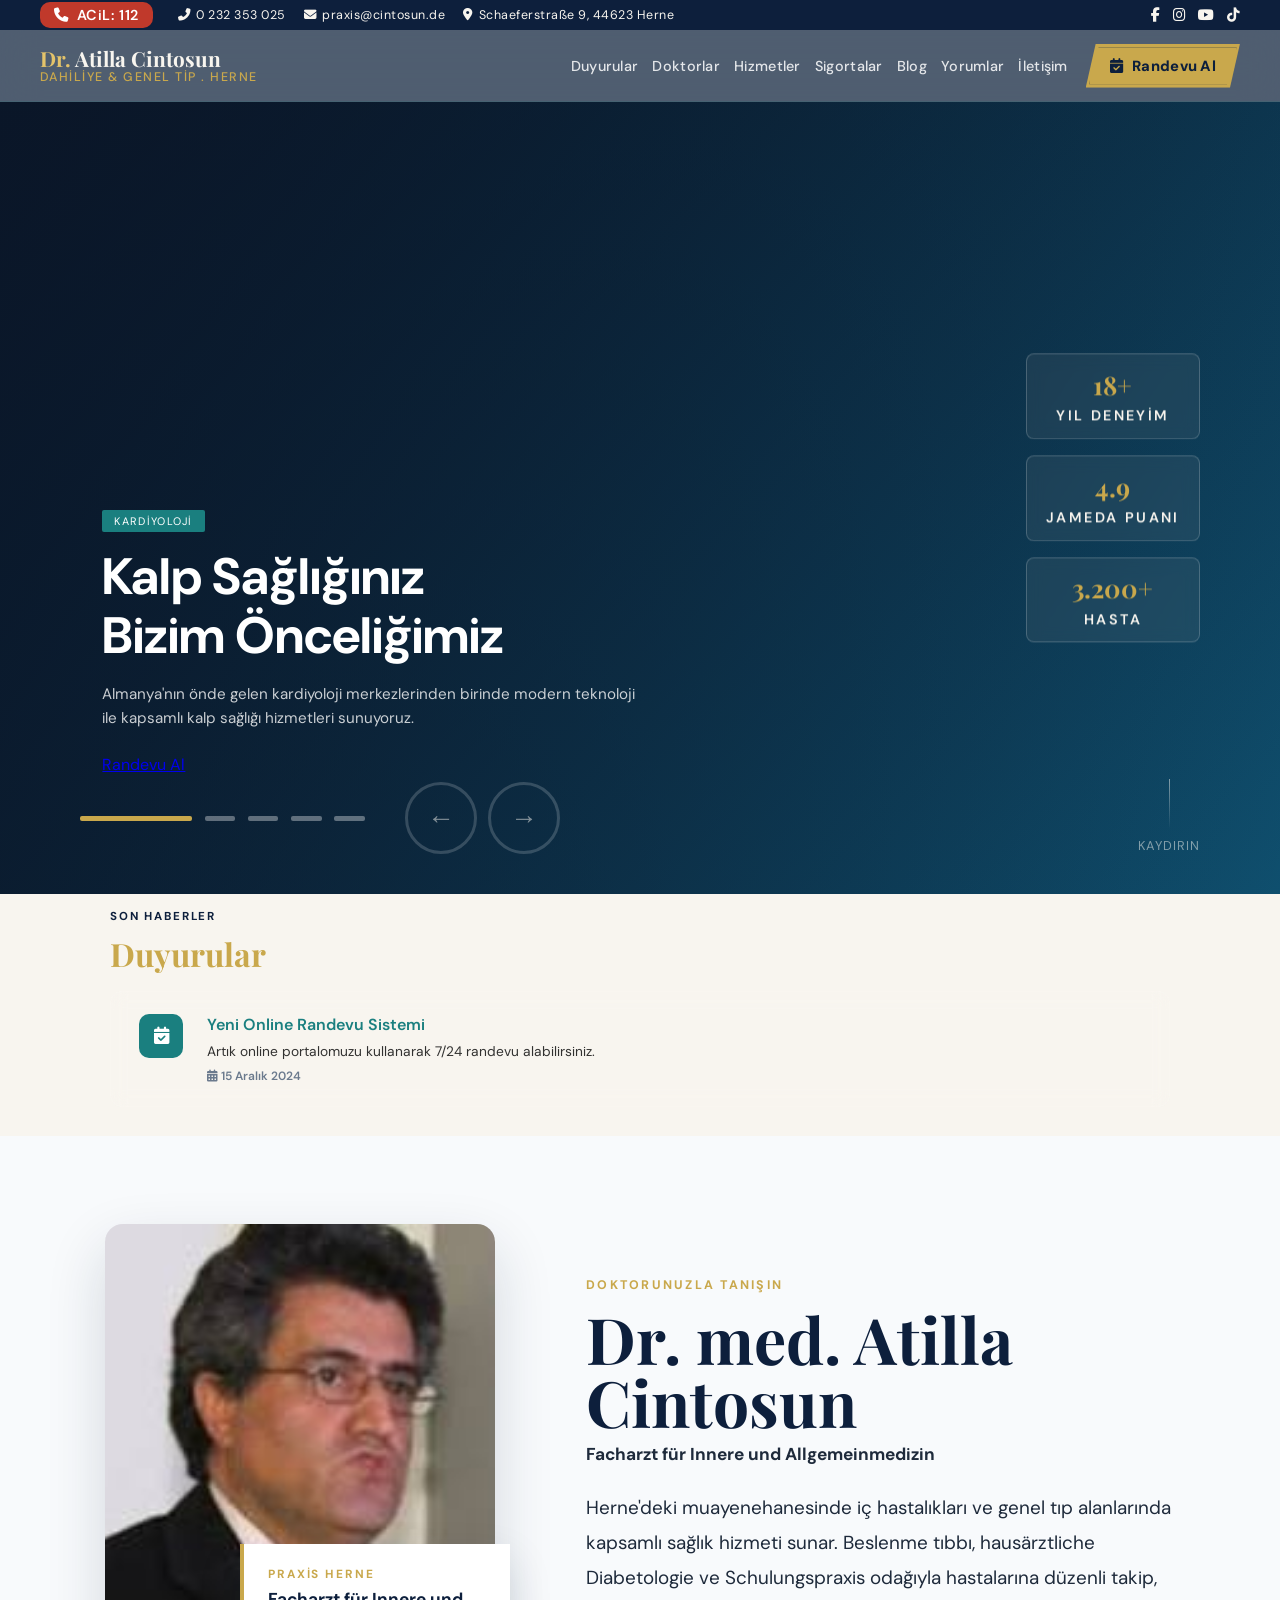
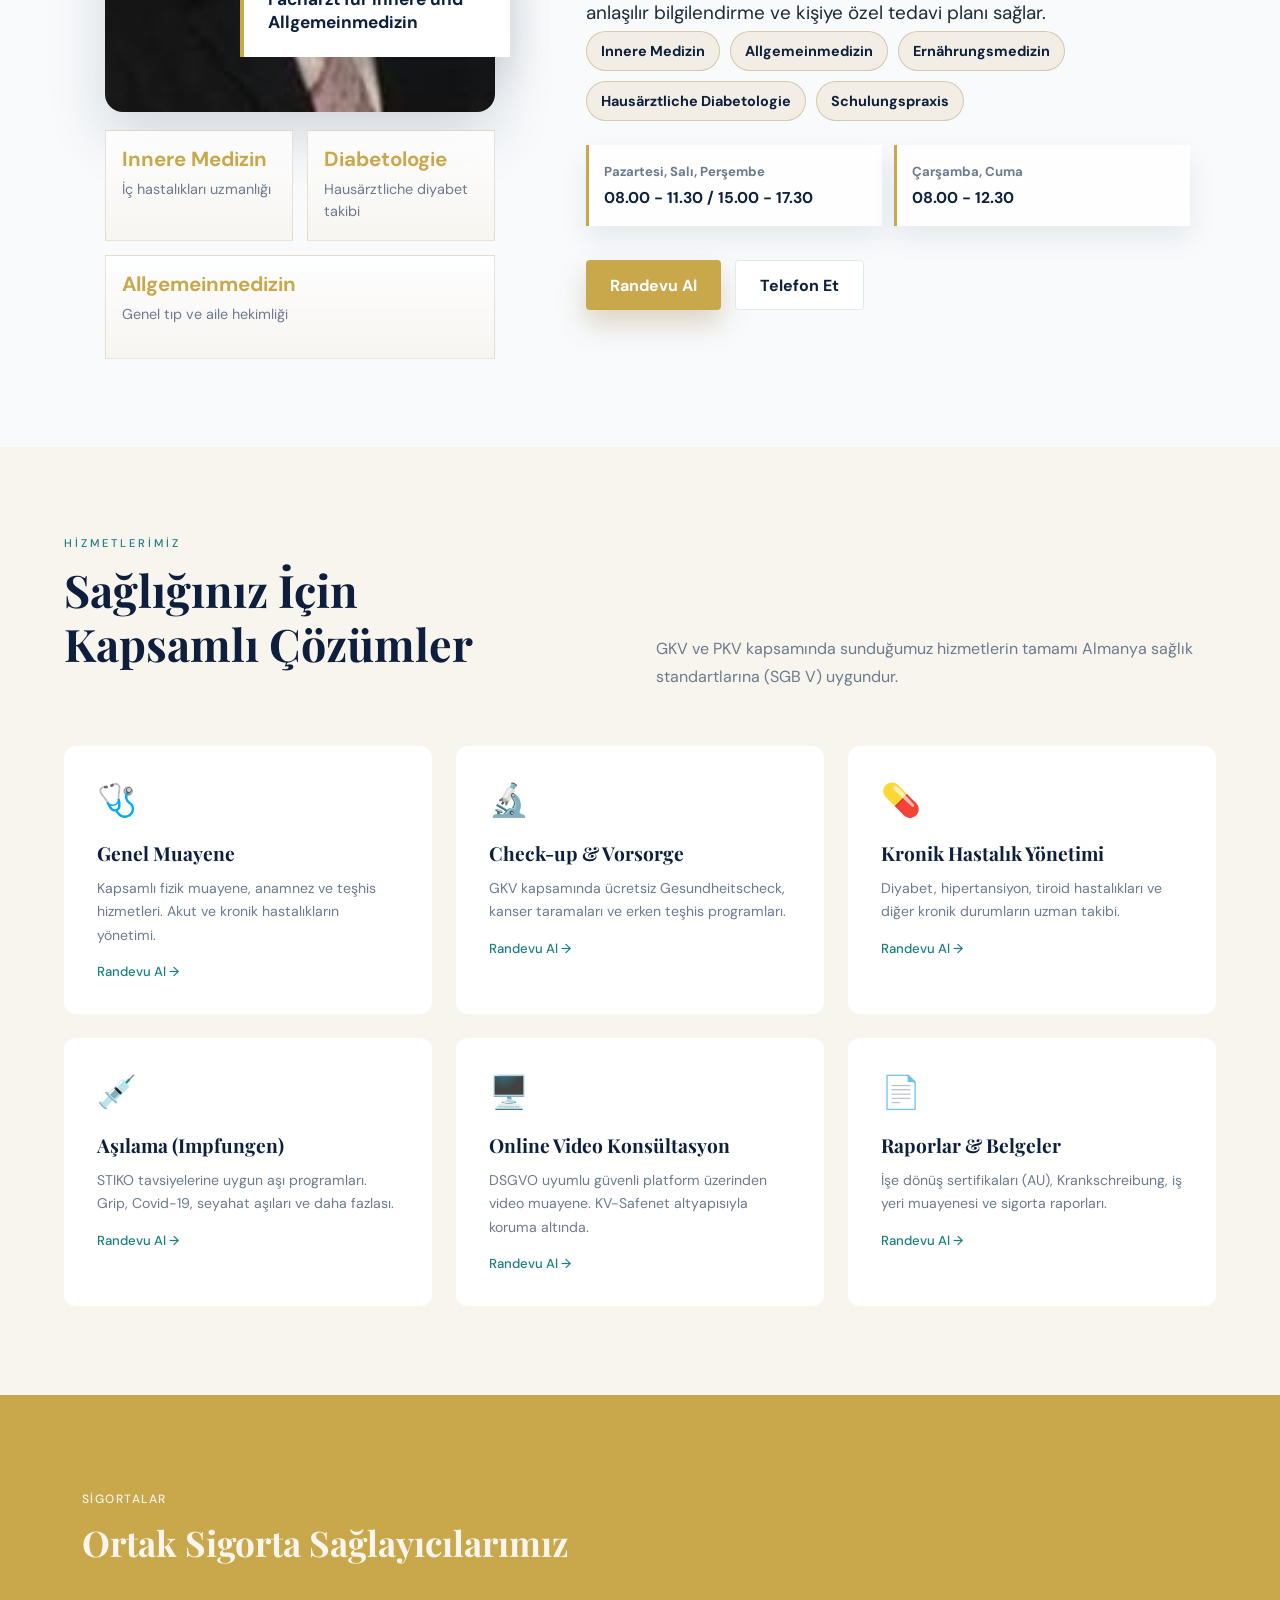
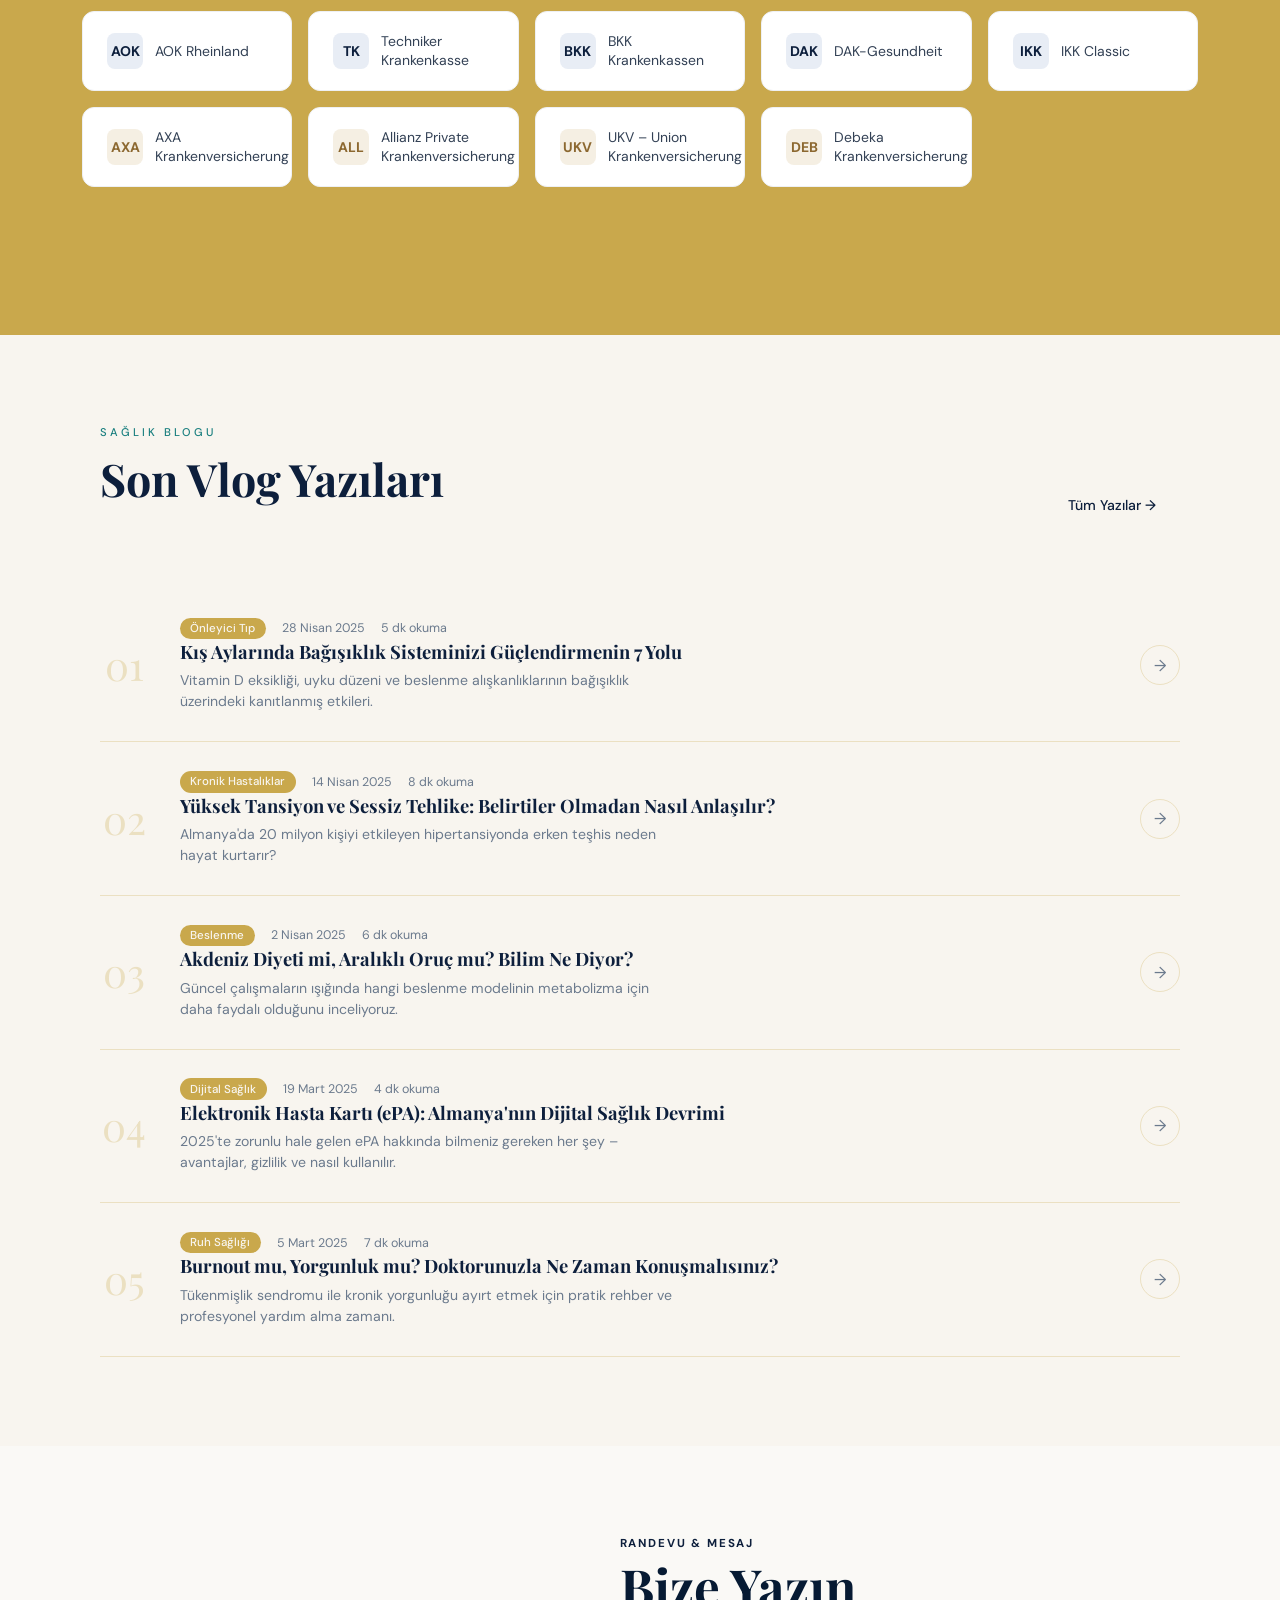
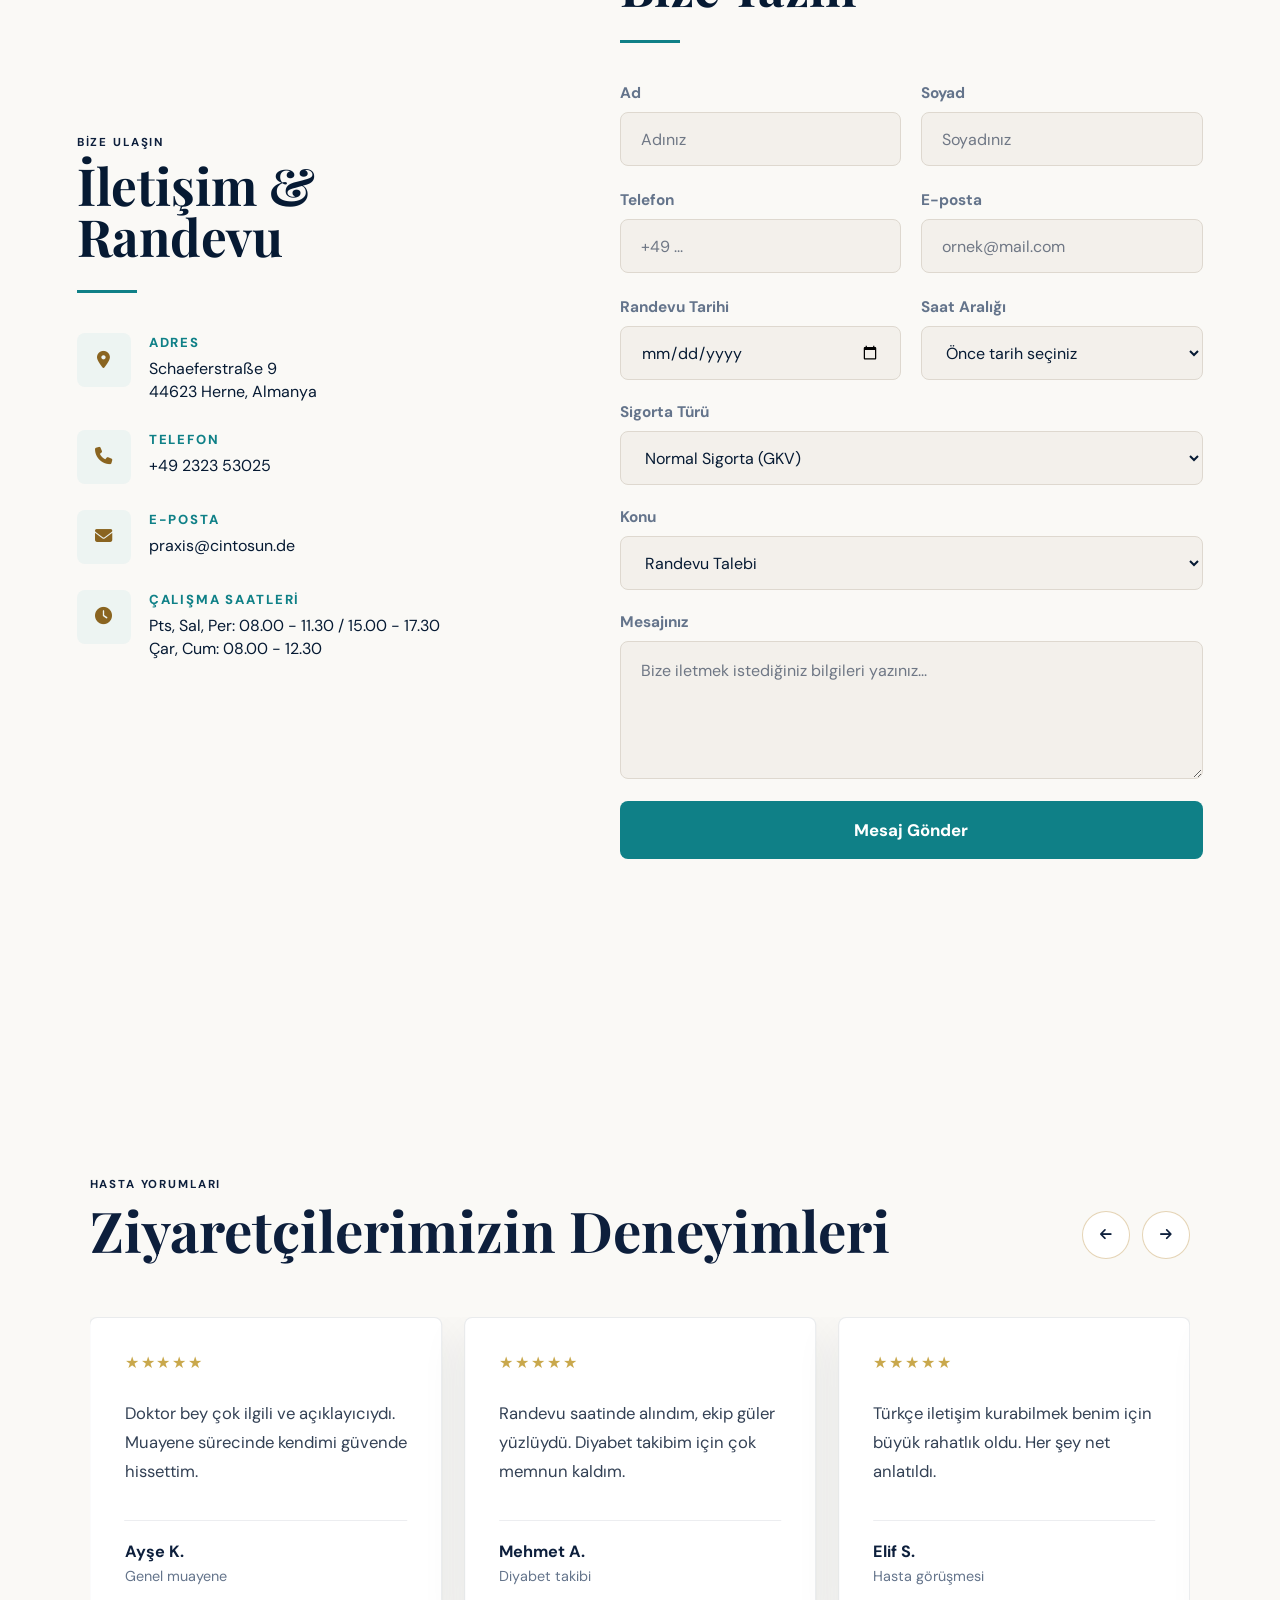
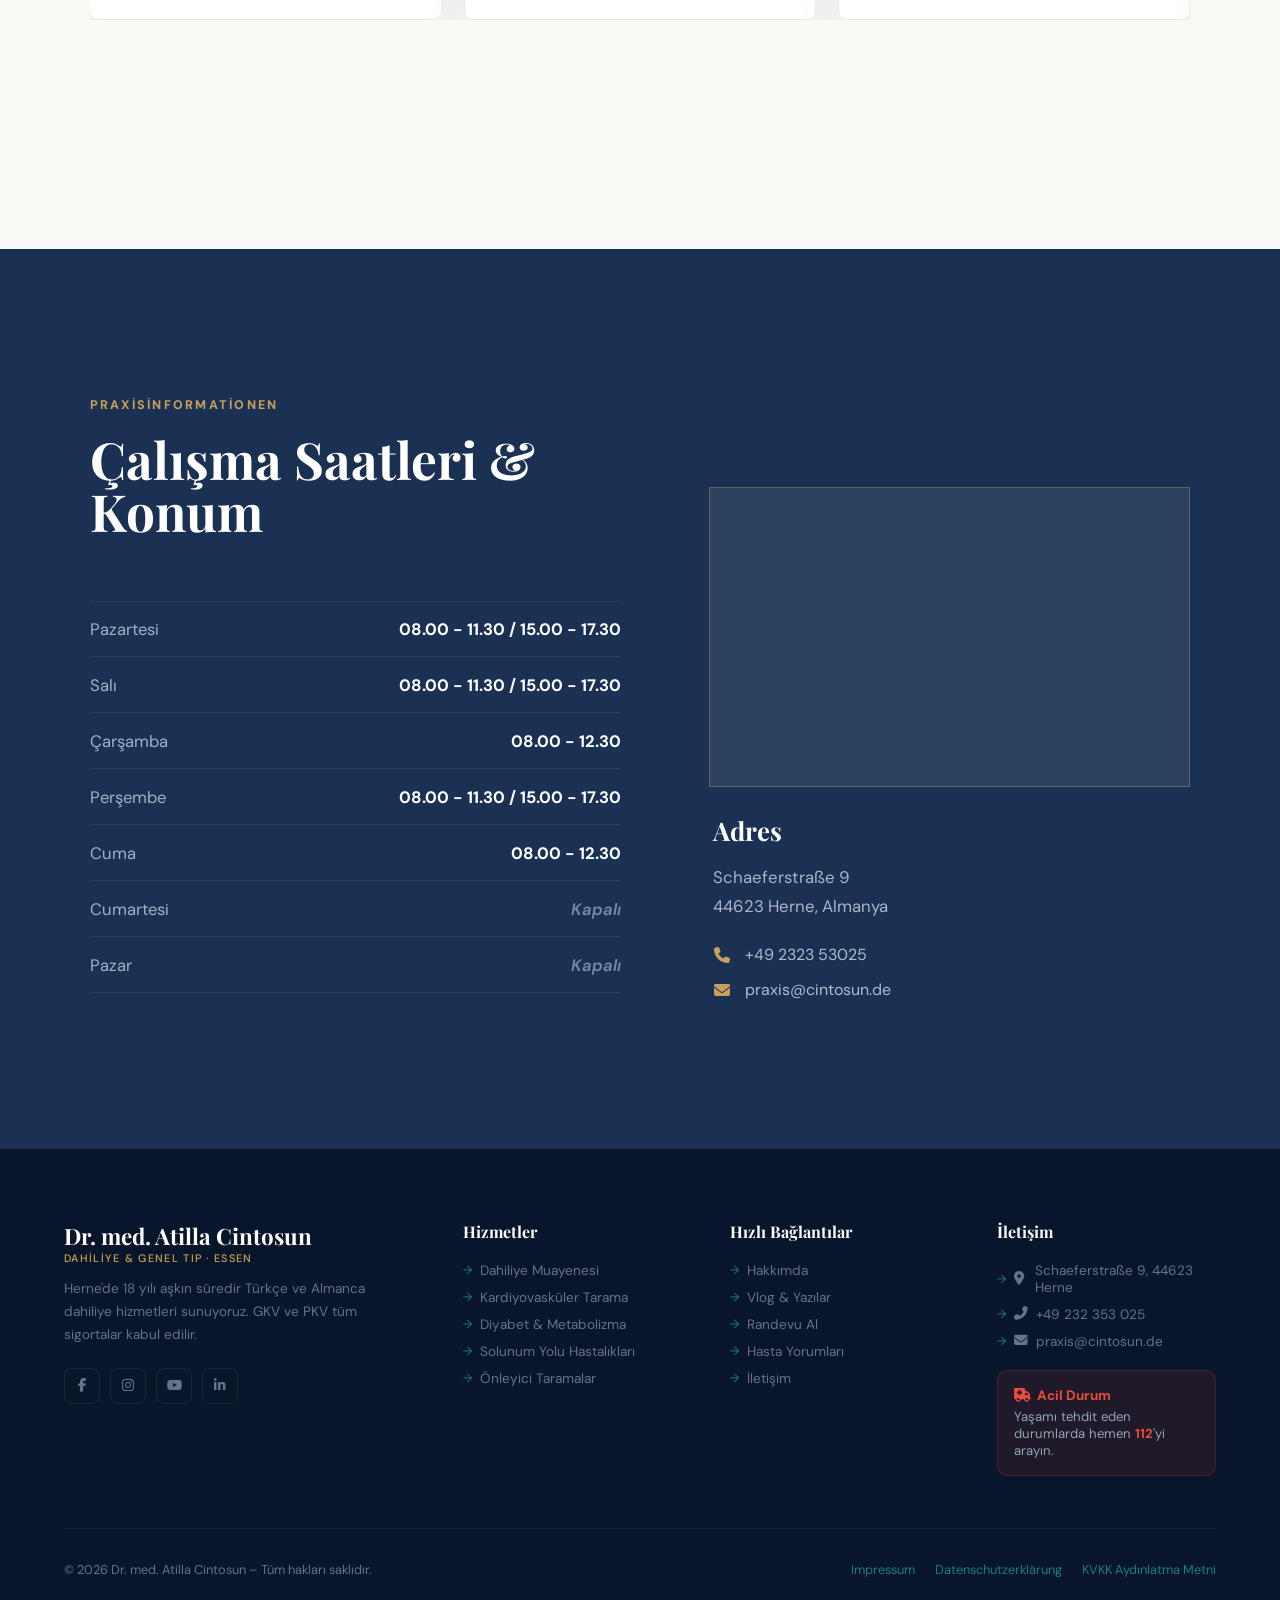
==== commit 3cbe72c3: "Add files via upload" ====
--- a/index.html
+++ b/index.html
@@ -1,5 +1,5 @@
 <!DOCTYPE html>
-<html lang="en">
+<html lang="tr">
 <head>
     <meta charset="UTF-8">
     <meta name="viewport" content="width=device-width, initial-scale=1.0">
@@ -16,6 +16,9 @@
     <link rel="stylesheet" href="css/services.css">
     <link rel="stylesheet" href="css/insurance.css">    
     <link rel="stylesheet" href="css/vlog.css">
+    <link rel="stylesheet" href="css/appointment.css">
+    <link rel="stylesheet" href="css/testimonials.css">
+    <link rel="stylesheet" href="css/practice-info.css">
     <link rel="stylesheet" href="css/reveal.css">
     <link rel="stylesheet" href="css/footer.css">
 </head>
@@ -42,16 +45,28 @@
 
     <!-- NAVBAR -->
     <nav class="navbar" id="navbar">
-      <a class="logo" href="#">
-        <span class="logo-title"><span>Dr.</span> Atilla Cintosun</span>
-        <span class="logo-sub">Dahiliye &amp; Genel Tip . Herne</span>
+      <a class="logo" href="#">
+        <span class="logo-title"><span>Dr.</span> Atilla Cintosun</span>
+        <span class="logo-sub">Dahiliye &amp; Genel Tip . Herne</span>
+      </a>
+      <button class="nav-toggle" type="button" aria-label="Menüyü aç" aria-expanded="false" aria-controls="primary-navigation">
+        <span></span>
+        <span></span>
+        <span></span>
+      </button>
+      <ul class="nav-links" id="primary-navigation">
+        <li><a href="#announcements">Duyurular</a></li>
+        <li><a href="#team">Doktorlar</a></li>
+        <li><a href="#services">Hizmetler</a></li>
+        <li><a href="#insurance">Sigortalar</a></li>
+        <li><a href="#vlog">Blog</a></li>
+        <li><a href="#yorumlar">Yorumlar</a></li>
+        <li><a href="#iletisim">İletişim</a></li>
+      </ul>
+      <a class="nav-appointment" href="#termin">
+        <i class="fa fa-calendar-check"></i>
+        <span>Randevu Al</span>
       </a>
-      <ul class="nav-links">
-        <li><a href="#hizmetler">Hizmetler</a></li>
-        <li><a href="#hakkimizda">Hakkımızda</a></li>
-        <li><a href="#iletisim">İletişim</a></li>
-        <li><a href="#blog">Bloglar</a></li>
-      </ul>
     </nav>
     
 
@@ -153,51 +168,73 @@
     </section>
 
     <!-- TEAM -->
-    <section id="team">
-    <div class="container">
-        <div class="team-fade-in">
-            <div class="section-label" >Uzman Doktor Ekibimiz</div>
-            <h2 class="section-title" >Uzman Doktorlar</h2>
-            <p class="section-sub">Sizinle ilgilenecek deneyimli uzmanlar.</p>
-        </div>
-        <div class="team-grid">
-            <div class="team-card team-fade-in">
-                <div class="team-card-img">
-                <div style="position:absolute;inset:0;background:linear-gradient(160deg,#1a2d4f,#2e4e82);">
-                    
-                </div>
-                <div class="team-avatar-large" style="position:relative;"><img src="img/cintosun.jpg" alt="AC"></div>
-                </div>
-                <div class="team-card-body">
-                <h3>Dr. med. Atilla Cintosun</h3>
-                <div class="team-card-role">İç Hastalıkları Uzmanı, Genel Tıp Uzmanı</div>
-                <p>Genel tıp alanında, özellikle diyabet ve beslenme tıbbı konusunda 20 yılı aşkın deneyime sahip. Almanca ve Türkçe konuşmaktadır.</p>
-                <div class="team-tags">
-                    <span class="team-tag">Diabetes</span>
-                    <span class="team-tag">Ernährungsmedizin</span>
-                    <span class="team-tag">Hausarzt</span>
-                    <span class="team-tag">Türkçe</span>
-                </div>
-                </div>
-            </div>
-            <div class="team-card team-fade-in">
-                <div class="team-card-img">
-                <div style="position:absolute;inset:0;background:linear-gradient(160deg,#243b63,#3a5a8a);"></div>
-                <div class="team-avatar-large" style="position:relative;">EK</div>
-                </div>
-                <div class="team-card-body">
-                <h3>Dr. med. Samir Othman</h3>
-                <div class="team-card-role">Genel tıp uzmanı</div>
-                <p>İç hastalıkları ve önleyici tıp alanında uzmanlaşmıştır. Her yaş grubuna yönelik birinci basamak sağlık hizmetlerinde uzun yıllara dayanan deneyime sahiptir.</p>
-                <div class="team-tags">
-                    <span class="team-tag">Innere Medizin</span>
-                    <span class="team-tag">Prävention</span>
-                    <span class="team-tag">Geriatrie</span>
-                </div>
-                </div>
-        </div>
-        </div>
-    </div>
+    <section class="doctor-about reveal-section" id="hakkimizda">
+        <div class="about-shell">
+            <div class="about-media reveal-item reveal-left">
+                <div class="image-stack">
+                    <div class="image-frame reveal-item reveal-zoom">
+                        <img src="img/cintosun.jpg" alt="Dr. med. Atilla Cintosun">
+                    </div>
+
+                    <div class="about-highlights">
+                        <div class="reveal-item reveal-up">
+                            <strong>Innere Medizin</strong>
+                            <span>İç hastalıkları uzmanlığı</span>
+                        </div>
+                        <div class="reveal-item reveal-up">
+                            <strong>Diabetologie</strong>
+                            <span>Hausärztliche diyabet takibi</span>
+                        </div>
+                        <div class="reveal-item reveal-up about-highlight-wide">
+                            <strong>Allgemeinmedizin</strong>
+                            <span>Genel tıp ve aile hekimliği</span>
+                        </div>
+                    </div>
+                </div>
+
+                <div class="doctor-note reveal-item reveal-up">
+                    <span>Praxis Herne</span>
+                    <strong>Facharzt für Innere und Allgemeinmedizin</strong>
+                </div>
+            </div>
+
+            <div class="about-content">
+                <span class="section-kicker reveal-item reveal-up">Doktorunuzla Tanışın</span>
+                <h1 class="reveal-item reveal-up">Dr. med. Atilla Cintosun</h1>
+                <p class="doctor-role reveal-item reveal-up">Facharzt für Innere und Allgemeinmedizin</p>
+
+                <p class="about-lead reveal-item reveal-up">
+                    Herne'deki muayenehanesinde iç hastalıkları ve genel tıp alanlarında kapsamlı
+                    sağlık hizmeti sunar. Beslenme tıbbı, hausärztliche Diabetologie ve
+                    Schulungspraxis odağıyla hastalarına düzenli takip, anlaşılır bilgilendirme
+                    ve kişiye özel tedavi planı sağlar.
+                </p>
+
+                <div class="expertise-list" aria-label="Uzmanlık alanları">
+                    <span class="reveal-item reveal-up">Innere Medizin</span>
+                    <span class="reveal-item reveal-up">Allgemeinmedizin</span>
+                    <span class="reveal-item reveal-up">Ernährungsmedizin</span>
+                    <span class="reveal-item reveal-up">Hausärztliche Diabetologie</span>
+                    <span class="reveal-item reveal-up">Schulungspraxis</span>
+                </div>
+
+                <div class="office-hours" aria-label="Muayene saatleri">
+                    <div class="reveal-item reveal-up">
+                        <span>Pazartesi, Salı, Perşembe</span>
+                        <strong>08.00 - 11.30 / 15.00 - 17.30</strong>
+                    </div>
+                    <div class="reveal-item reveal-up">
+                        <span>Çarşamba, Cuma</span>
+                        <strong>08.00 - 12.30</strong>
+                    </div>
+                </div>
+
+                <div class="about-actions reveal-item reveal-up">
+                    <a href="#termin" class="primary-btn">Randevu Al</a>
+                    <a href="tel:+49232353025" class="secondary-btn">Telefon Et</a>
+                </div>
+            </div>
+        </div>
     </section>
 
 
@@ -299,10 +336,10 @@
                 <div class="vers-name">AXA Krankenversicherung</div>
             </div>
 
-            <div class="vers-card">
-                <div class="vers-badge pkv" style="position: relative; left: -10px;" >ALL</div>
-                <div class="vers-name" style="position: relative; left: -10px;">Allianz Private Krankenversicherung</p></div>
-            </div>
+            <div class="vers-card">
+                <div class="vers-badge pkv">ALL</div>
+                <div class="vers-name">Allianz Private Krankenversicherung</div>
+            </div>
 
             <div class="vers-card">
                 <div class="vers-badge pkv">UKV</div>
@@ -384,6 +421,290 @@
             </div>
 
         </div>
+    </section>
+
+
+    <!-- APPOINTMENT / CONTACT FORM -->
+    <section class="appointment-section" id="termin">
+      <div class="appointment-inner">
+        <div class="appointment-info">
+          <div class="section-label">Bize Ulaşın</div>
+          <h2 class="appointment-title">İletişim &amp; Randevu</h2>
+          <div class="appointment-line"></div>
+
+          <div class="contact-list">
+            <div class="contact-item">
+              <div class="contact-icon"><i class="fa fa-location-dot"></i></div>
+              <div>
+                <h3>Adres</h3>
+                <p>Schaeferstraße 9<br>44623 Herne, Almanya</p>
+              </div>
+            </div>
+
+            <div class="contact-item">
+              <div class="contact-icon"><i class="fa fa-phone"></i></div>
+              <div>
+                <h3>Telefon</h3>
+                <p><a href="tel:+49232353025">+49 2323 53025</a></p>
+              </div>
+            </div>
+
+            <div class="contact-item">
+              <div class="contact-icon"><i class="fa fa-envelope"></i></div>
+              <div>
+                <h3>E-posta</h3>
+                <p><a href="mailto:praxis@cintosun.de">praxis@cintosun.de</a></p>
+              </div>
+            </div>
+
+            <div class="contact-item">
+              <div class="contact-icon"><i class="fa fa-clock"></i></div>
+              <div>
+                <h3>Çalışma Saatleri</h3>
+                <p>Pts, Sal, Per: 08.00 - 11.30 / 15.00 - 17.30<br>Çar, Cum: 08.00 - 12.30</p>
+              </div>
+            </div>
+          </div>
+        </div>
+
+        <div class="appointment-form-wrap">
+          <div class="section-label">Randevu &amp; Mesaj</div>
+          <h2 class="appointment-title">Bize Yazın</h2>
+          <div class="appointment-line"></div>
+
+          <form class="appointment-form" action="#" method="post">
+            <div class="form-grid">
+              <label>
+                <span>Ad</span>
+                <input type="text" name="first-name" placeholder="Adınız" autocomplete="given-name">
+              </label>
+
+              <label>
+                <span>Soyad</span>
+                <input type="text" name="last-name" placeholder="Soyadınız" autocomplete="family-name">
+              </label>
+
+              <label>
+                <span>Telefon</span>
+                <input type="tel" name="phone" placeholder="+49 ..." autocomplete="tel">
+              </label>
+
+              <label>
+                <span>E-posta</span>
+                <input type="email" name="email" placeholder="ornek@mail.com" autocomplete="email">
+              </label>
+
+              <label>
+                <span>Randevu Tarihi</span>
+                <input type="date" name="appointment-date" id="appointmentDate">
+              </label>
+
+              <label>
+                <span>Saat Aralığı</span>
+                <select name="appointment-time" id="appointmentTime">
+                  <option value="">Önce tarih seçiniz</option>
+                </select>
+              </label>
+            </div>
+
+            <label>
+              <span>Sigorta Türü</span>
+              <select name="insurance">
+                <option>Normal Sigorta (GKV)</option>
+                <option>Özel Sigorta (PKV)</option>
+                <option>Ödemeli Muayene (Selbstzahler)</option>
+              </select>
+            </label>
+
+            <label>
+              <span>Konu</span>
+              <select name="subject">
+                <option>Randevu Talebi</option>
+                <option>Kontrol Muayenesi</option>
+                <option>Reçete / Rapor</option>
+                <option>Genel Mesaj</option>
+              </select>
+            </label>
+
+            <label>
+              <span>Mesajınız</span>
+              <textarea name="message" placeholder="Bize iletmek istediğiniz bilgileri yazınız..."></textarea>
+            </label>
+
+            <button type="submit">Mesaj Gönder</button>
+          </form>
+        </div>
+      </div>
+    </section>
+
+
+    <!-- PATIENT TESTIMONIALS -->
+    <section class="testimonials-section" id="yorumlar">
+      <div class="testimonials-inner">
+        <div class="testimonials-header">
+          <div>
+            <div class="section-label">Hasta Yorumları</div>
+            <h2 class="testimonials-title">Ziyaretçilerimizin Deneyimleri</h2>
+          </div>
+
+          <div class="testimonial-controls" aria-label="Yorum carousel kontrolleri">
+            <button type="button" class="testimonial-btn" id="testimonialPrev" aria-label="Önceki yorumlar">
+              <i class="fa fa-arrow-left"></i>
+            </button>
+            <button type="button" class="testimonial-btn" id="testimonialNext" aria-label="Sonraki yorumlar">
+              <i class="fa fa-arrow-right"></i>
+            </button>
+          </div>
+        </div>
+
+        <div class="testimonials-window">
+          <div class="testimonials-track" id="testimonialsTrack">
+            <article class="testimonial-card">
+              <div class="testimonial-stars" aria-label="5 yıldız">★★★★★</div>
+              <p>Doktor bey çok ilgili ve açıklayıcıydı. Muayene sürecinde kendimi güvende hissettim.</p>
+              <div class="testimonial-person">
+                <strong>Ayşe K.</strong>
+                <span>Genel muayene</span>
+              </div>
+            </article>
+
+            <article class="testimonial-card">
+              <div class="testimonial-stars" aria-label="5 yıldız">★★★★★</div>
+              <p>Randevu saatinde alındım, ekip güler yüzlüydü. Diyabet takibim için çok memnun kaldım.</p>
+              <div class="testimonial-person">
+                <strong>Mehmet A.</strong>
+                <span>Diyabet takibi</span>
+              </div>
+            </article>
+
+            <article class="testimonial-card">
+              <div class="testimonial-stars" aria-label="5 yıldız">★★★★★</div>
+              <p>Türkçe iletişim kurabilmek benim için büyük rahatlık oldu. Her şey net anlatıldı.</p>
+              <div class="testimonial-person">
+                <strong>Elif S.</strong>
+                <span>Hasta görüşmesi</span>
+              </div>
+            </article>
+
+            <article class="testimonial-card">
+              <div class="testimonial-stars" aria-label="5 yıldız">★★★★★</div>
+              <p>Beslenme konusunda aldığım öneriler çok pratikti. Takip planı da anlaşılır şekilde hazırlandı.</p>
+              <div class="testimonial-person">
+                <strong>Hasan Y.</strong>
+                <span>Beslenme tıbbı</span>
+              </div>
+            </article>
+
+            <article class="testimonial-card">
+              <div class="testimonial-stars" aria-label="5 yıldız">★★★★★</div>
+              <p>Muayenehanede sakin ve düzenli bir ortam var. Sorularıma sabırla cevap verildi.</p>
+              <div class="testimonial-person">
+                <strong>Zeynep T.</strong>
+                <span>Kontrol muayenesi</span>
+              </div>
+            </article>
+
+            <article class="testimonial-card">
+              <div class="testimonial-stars" aria-label="5 yıldız">★★★★★</div>
+              <p>Hem doktor hem ekip çok profesyoneldi. Rapor ve belgeler konusunda hızlı yardımcı oldular.</p>
+              <div class="testimonial-person">
+                <strong>Ali D.</strong>
+                <span>Rapor işlemleri</span>
+              </div>
+            </article>
+
+            <article class="testimonial-card">
+              <div class="testimonial-stars" aria-label="5 yıldız">★★★★★</div>
+              <p>Check-up sürecim planlı ve rahat geçti. Sonuçlar hakkında detaylı bilgilendirildim.</p>
+              <div class="testimonial-person">
+                <strong>Merve B.</strong>
+                <span>Check-up</span>
+              </div>
+            </article>
+
+            <article class="testimonial-card">
+              <div class="testimonial-stars" aria-label="5 yıldız">★★★★★</div>
+              <p>Almanca ve Türkçe destek olması çok iyi. Ailem için de aynı muayenehaneyi tercih ediyoruz.</p>
+              <div class="testimonial-person">
+                <strong>Serkan E.</strong>
+                <span>Aile hekimliği</span>
+              </div>
+            </article>
+
+            <article class="testimonial-card">
+              <div class="testimonial-stars" aria-label="5 yıldız">★★★★★</div>
+              <p>İlaçlarım ve takip randevum düzenli şekilde planlandı. Güven veren bir yaklaşım var.</p>
+              <div class="testimonial-person">
+                <strong>Fatma N.</strong>
+                <span>Kronik hastalık takibi</span>
+              </div>
+            </article>
+          </div>
+        </div>
+      </div>
+    </section>
+
+
+    <!-- PRACTICE INFO / OPENING HOURS -->
+    <section class="practice-info-section" id="iletisim">
+      <div class="practice-info-inner">
+        <div class="practice-hours">
+          <div class="practice-label">Praxisinformationen</div>
+          <h2>Çalışma Saatleri &amp; Konum</h2>
+
+          <div class="hours-list" aria-label="Çalışma saatleri">
+            <div class="hours-row">
+              <span>Pazartesi</span>
+              <strong>08.00 - 11.30 / 15.00 - 17.30</strong>
+            </div>
+            <div class="hours-row">
+              <span>Salı</span>
+              <strong>08.00 - 11.30 / 15.00 - 17.30</strong>
+            </div>
+            <div class="hours-row">
+              <span>Çarşamba</span>
+              <strong>08.00 - 12.30</strong>
+            </div>
+            <div class="hours-row">
+              <span>Perşembe</span>
+              <strong>08.00 - 11.30 / 15.00 - 17.30</strong>
+            </div>
+            <div class="hours-row">
+              <span>Cuma</span>
+              <strong>08.00 - 12.30</strong>
+            </div>
+            <div class="hours-row is-closed">
+              <span>Cumartesi</span>
+              <strong>Kapalı</strong>
+            </div>
+            <div class="hours-row is-closed">
+              <span>Pazar</span>
+              <strong>Kapalı</strong>
+            </div>
+          </div>
+        </div>
+
+        <div class="practice-location">
+          <div class="map-frame">
+            <iframe
+              title="Dr. med. Atilla Cintosun Praxis konumu"
+              src="https://maps.google.com/maps?q=Schaeferstra%C3%9Fe%209%2C%2044623%20Herne&t=&z=15&ie=UTF8&iwloc=&output=embed"
+              loading="lazy"
+              referrerpolicy="no-referrer-when-downgrade">
+            </iframe>
+          </div>
+
+          <div class="location-card">
+            <h3>Adres</h3>
+            <p>Schaeferstraße 9<br>44623 Herne, Almanya</p>
+
+            <ul>
+              <li><i class="fa fa-phone"></i><a href="tel:+49232353025">+49 2323 53025</a></li>
+              <li><i class="fa fa-envelope"></i><a href="mailto:praxis@cintosun.de">praxis@cintosun.de</a></li>
+            </ul>
+          </div>
+        </div>
+      </div>
     </section>
 
 
@@ -446,11 +767,11 @@
   </div>
 </footer>
 
-    <script src="js/carousel.js" defer></script>
-    <script src="js/announcement.js" defer></script>
-    <script src="js/team.js" defer></script>
-    <script src="js/services.js" defer></script>
-    <script src="js/insurance.js" defer></script>
-    <script src="js/vlog.js" defer></script>
+    <script src="js/carousel.js" defer></script>
+    <script src="js/nav.js" defer></script>
+    <script src="js/announcement.js" defer></script>
+    <script src="js/reveal.js" defer></script>
+    <script src="js/appointment.js" defer></script>
+    <script src="js/testimonials.js" defer></script>
 </body>
-</html>+</html>
--- a/css/nav.css
+++ b/css/nav.css
@@ -1,84 +1,339 @@
-/*Topbar*/
-.topbar{
-    background: var(--navy);
-    font-size: 0.78rem;
-    color: var(--white);
-    padding: 2px 40px;
-    display: flex;
-    justify-content: space-between;
-    align-items: center;
-    gap: 20px;
-    flex-wrap: wrap;
-    letter-spacing: 0.04em;
-}
-
-.topbar-emergency{
-    display: flex;
-    align-items: center;
-    gap: 25px;
-    overflow: visible;
-}
-
-.emergency-badge{
-    display: flex; align-items: center; gap: 8px;
-    background: #c0392b; color: #fff;
-    padding: 4px 14px; border-radius: 10px;
-    font-weight: 600; font-size: 0.9rem; letter-spacing: 0.04em;
-    animation: pulse 1.3s infinite;
-}
-@keyframes pulse{
-    0% {
-        box-shadow: 0 0 0 0 rgba(192,57,43,0.8);
-    }
-
-    70% {
-        box-shadow: 0 0 0 18px rgba(192,57,43,0);
-    }
-
-    100% {
-        box-shadow: 0 0 0 0 rgba(192,57,43,0);
-    }
-}
-.topbar-info { display: flex; align-items: center; gap: 18px; }
-.topbar-info a { color: var(--cream); text-decoration: none; display: flex; align-items: center; gap: 6px; transition: color .2s; }
-.topbar-info a:hover { color: var(--gold); }
-.topbar-social { display: flex; align-items: center; gap: 12px; }
-.topbar-social a { color: #64748b; font-size: 0.9rem; transition: color .2s, transform .2s; display: inline-flex; text-decoration: none; }
-.topbar-social a:hover { color: var(--gold); transform: translateY(-1px); }
-
-/* NAVBAR */
-.navbar{
-    position: sticky; top: 0; z-index: 1000;
-    backdrop-filter: blur(18px) saturate(160%);
-    background: var(--blur-bg);
-    border-bottom: 1px solid var(--border);
-    padding: 0 40px;
-    display: flex; align-items: center; justify-content: space-between;
-    height: 72px; transition: background 0.3s, border-color 0.3s;
-}
-.navbar.scrolled{ background: rgba(13,35,64,0-94); box-shadow: 0 4px 24px rgba(0, 0, 0, 0.25);}
-.logo{display: flex; flex-direction: column; line-height: 1.2; text-decoration: none;}
-.logo-title{font-family: 'Playfair Display', serif; font-size: 1.3rem; color: var(--cream); font-weight: 700;}
-.logo-title span{color: var(--gold-light);}
-.logo-sub { line-height: 1.2; font-size: 0.78rem; color: var(--gold); letter-spacing: 0.12em; text-transform: uppercase; font-weight: 500; }
-.nav-links{ display: flex; align-items: center; gap:15px; list-style: none; margin-right: 50px;}
-.nav-links a{color: rgba(255, 255, 255, 0.85);
-      text-decoration: none;
-      font-size: 0.99rem;
-      font-weight: 500;
-      letter-spacing: 0.3px;
-      transition: color 0.3s;
-      position: relative; /* Alt çizgi için position bağlamı */}
-
-.nav-links a::after { /*alt cizgi animasyonu*/
-    content: ''; /*Pseudo element oluşturur. after çalışması için content zorunludur.*/
-    position: absolute;
-    left: 0; bottom: -4px; /* Bağlantının altına yerleştir */
-    width: 100%; height: 2px;
-    background: var(--gold);
-    transform: scaleX(0); /* Başlangıçta görünmez yap */
-    transform-origin: left; /* Animasyonun soldan başlaması için */
-    transition: transform 0.2s ease; /* Animasyon süresi ve türü */
-}
-.nav-links a:hover { color: var(--white); }
-.nav-links a:hover::after {     transform: scaleX(1); }
+/*Topbar*/
+.topbar{
+    width: 100%;
+    background: var(--navy);
+    font-size: 0.78rem;
+    color: var(--white);
+    padding: 2px 40px;
+    display: flex;
+    justify-content: space-between;
+    align-items: center;
+    gap: 20px;
+    flex-wrap: wrap;
+    letter-spacing: 0.04em;
+}
+
+.topbar-emergency{
+    display: flex;
+    align-items: center;
+    gap: 25px;
+    overflow: visible;
+}
+
+.emergency-badge{
+    display: flex; align-items: center; gap: 8px;
+    background: #c0392b; color: #fff;
+    padding: 4px 14px; border-radius: 10px;
+    font-weight: 600; font-size: 0.9rem; letter-spacing: 0.04em;
+    animation: pulse 1.3s infinite;
+}
+@keyframes pulse{
+    0% {
+        box-shadow: 0 0 0 0 rgba(192,57,43,0.8);
+    }
+
+    70% {
+        box-shadow: 0 0 0 18px rgba(192,57,43,0);
+    }
+
+    100% {
+        box-shadow: 0 0 0 0 rgba(192,57,43,0);
+    }
+}
+.topbar-info { display: flex; align-items: center; gap: 18px; }
+.topbar-info a { color: var(--cream); text-decoration: none; display: flex; align-items: center; gap: 6px; min-width: 0; transition: color .2s; }
+.topbar-info a:hover { color: var(--gold); }
+.topbar-social { display: flex; align-items: center; gap: 12px; }
+.topbar-social a { color: var(--cream); font-size: 0.9rem; transition: color .2s, transform .2s; display: inline-flex; text-decoration: none; }
+.topbar-social a:hover { color: var(--gold); transform: translateY(-1px); }
+
+/* NAVBAR */
+.navbar{
+    width: 100%;
+    position: sticky; top: 0; z-index: 1000;
+    backdrop-filter: blur(18px) saturate(160%);
+    background: var(--blur-bg);
+    border-bottom: 1px solid var(--border);
+    padding: 0 40px;
+    display: flex; align-items: center; justify-content: space-between;
+    height: 72px; transition: background 0.3s, border-color 0.3s;
+}
+.navbar.scrolled{ background: rgba(13,35,64,0.94); box-shadow: 0 4px 24px rgba(0, 0, 0, 0.25);}
+.logo{display: flex; flex-direction: column; min-width: 0; line-height: 1.2; text-decoration: none;}
+.logo-title{font-family: 'Playfair Display', serif; font-size: 1.3rem; color: var(--cream); font-weight: 700;}
+.logo-title span{color: var(--gold-light);}
+.logo-sub { line-height: 1.2; font-size: 0.78rem; color: var(--gold); letter-spacing: 0.12em; text-transform: uppercase; font-weight: 500; }
+.nav-toggle {
+    display: none;
+    width: 44px;
+    height: 44px;
+    border: 1px solid rgba(255, 255, 255, 0.22);
+    border-radius: 8px;
+    background: rgba(255, 255, 255, 0.08);
+    color: var(--cream);
+    cursor: pointer;
+    align-content: center;
+    justify-items: center;
+    gap: 5px;
+    padding: 10px;
+}
+
+.nav-toggle span {
+    width: 100%;
+    height: 2px;
+    display: block;
+    border-radius: 999px;
+    background: currentColor;
+    transition: transform 0.25s ease, opacity 0.25s ease;
+}
+.nav-links{ display: flex; align-items: center; gap:14px; list-style: none; margin: 0 18px 0 auto; padding: 0;}
+.nav-links a{color: rgba(255, 255, 255, 0.85);
+      text-decoration: none;
+      font-size: 0.9rem;
+      font-weight: 500;
+      letter-spacing: 0.3px;
+      transition: color 0.3s;
+      position: relative; /* Alt çizgi için position bağlamı */}
+
+.nav-links a::after { /*alt cizgi animasyonu*/
+    content: ''; /*Pseudo element oluşturur. after çalışması için content zorunludur.*/
+    position: absolute;
+    left: 0; bottom: -4px; /* Bağlantının altına yerleştir */
+    width: 100%; height: 2px;
+    background: var(--gold);
+    transform: scaleX(0); /* Başlangıçta görünmez yap */
+    transform-origin: left; /* Animasyonun soldan başlaması için */
+    transition: transform 0.2s ease; /* Animasyon süresi ve türü */
+}
+.nav-links a:hover { color: var(--white); }
+.nav-links a:hover::after {     transform: scaleX(1); }
+
+.nav-appointment {
+    position: relative;
+    isolation: isolate;
+    min-height: 44px;
+    display: inline-flex;
+    align-items: center;
+    justify-content: center;
+    gap: 9px;
+    padding: 0 24px;
+    color: var(--navy);
+    background: var(--gold);
+    clip-path: polygon(10px 0, 100% 0, calc(100% - 10px) 100%, 0 100%);
+    text-decoration: none;
+    font-size: 0.92rem;
+    font-weight: 800;
+    letter-spacing: 0.02em;
+    box-shadow: 0 12px 30px rgba(198, 161, 91, 0.26);
+    transition: color 0.25s ease, transform 0.25s ease, background 0.25s ease;
+}
+
+.nav-appointment::before {
+    content: "";
+    position: absolute;
+    inset: 3px;
+    border: 1px solid rgba(13, 35, 64, 0.26);
+    clip-path: inherit;
+    z-index: -1;
+}
+
+.nav-appointment:hover {
+    color: var(--white);
+    background: var(--gold-light);
+    transform: translateY(-2px);
+}
+
+.nav-appointment i {
+    font-size: 0.94rem;
+}
+
+@media (max-width: 1180px) {
+    .navbar {
+        padding: 0 24px;
+    }
+
+    .nav-links {
+        gap: 10px;
+    }
+
+    .nav-links a {
+        font-size: 0.84rem;
+    }
+
+    .nav-appointment {
+        padding: 0 18px;
+    }
+}
+
+@media (max-width: 980px) {
+    .navbar {
+        min-height: 72px;
+        align-items: center;
+        gap: 14px;
+        padding: 14px 22px;
+    }
+
+    .nav-appointment {
+        margin-left: auto;
+    }
+}
+
+@media (max-width: 900px) {
+    .topbar {
+        align-items: flex-start;
+    }
+
+    .topbar-emergency {
+        flex: 1 1 100%;
+    }
+
+    .navbar {
+        position: sticky;
+        flex-wrap: wrap;
+    }
+
+    .nav-toggle {
+        display: grid;
+        order: 3;
+    }
+
+    .nav-links {
+        order: 5;
+        width: 100%;
+        max-height: 0;
+        overflow: hidden;
+        display: grid;
+        grid-template-columns: repeat(2, minmax(0, 1fr));
+        gap: 8px;
+        margin: 0;
+        padding: 0;
+        opacity: 0;
+        transition: max-height 0.28s ease, opacity 0.2s ease, padding 0.28s ease;
+    }
+
+    .navbar.menu-open .nav-links {
+        max-height: 340px;
+        opacity: 1;
+        padding-top: 8px;
+    }
+
+    .nav-links a {
+        display: block;
+        padding: 11px 12px;
+        border: 1px solid rgba(255, 255, 255, 0.1);
+        border-radius: 8px;
+        background: rgba(255, 255, 255, 0.06);
+    }
+
+    .nav-links a::after {
+        display: none;
+    }
+
+    .navbar.menu-open .nav-toggle span:nth-child(1) {
+        transform: translateY(7px) rotate(45deg);
+    }
+
+    .navbar.menu-open .nav-toggle span:nth-child(2) {
+        opacity: 0;
+    }
+
+    .navbar.menu-open .nav-toggle span:nth-child(3) {
+        transform: translateY(-7px) rotate(-45deg);
+    }
+}
+
+@media (max-width: 620px) {
+    .topbar {
+        padding: 8px 16px;
+        gap: 10px;
+    }
+
+    .topbar-emergency,
+    .topbar-info {
+        min-width: 0;
+        flex-wrap: wrap;
+        gap: 8px 12px;
+    }
+
+    .topbar-info a {
+        font-size: 0.72rem;
+    }
+
+    .topbar-info a[href^="#"] {
+        display: none;
+    }
+
+    .topbar-social {
+        width: 100%;
+        justify-content: flex-start;
+    }
+
+    .navbar {
+        padding: 14px 16px;
+        gap: 12px;
+        height: auto;
+        justify-content: flex-start;
+    }
+
+    .logo {
+        flex: 1 1 100%;
+        max-width: calc(100% - 64px);
+    }
+
+    .logo-title {
+        font-size: 1.1rem;
+    }
+
+    .logo-sub {
+        font-size: 0.62rem;
+    }
+
+    .nav-appointment {
+        order: 4;
+        flex: 1 0 100%;
+        width: 100%;
+        max-width: none;
+        min-height: 40px;
+        padding: 0 14px;
+        font-size: 0.78rem;
+        margin-left: 0;
+    }
+
+    .nav-toggle {
+        order: 2;
+        position: absolute;
+        top: 14px;
+        right: 16px;
+        z-index: 2;
+        flex: 0 0 44px;
+        margin-left: auto;
+    }
+
+    .nav-links {
+        grid-template-columns: 1fr;
+        gap: 8px;
+    }
+
+    .nav-links a {
+        font-size: 0.78rem;
+    }
+}
+
+@media (max-width: 390px) {
+    .navbar {
+        padding-inline: 12px;
+    }
+
+    .nav-toggle {
+        right: 12px;
+    }
+
+    .logo-title {
+        font-size: 1rem;
+    }
+
+    .logo-sub {
+        letter-spacing: 0.08em;
+    }
+
+}
--- a/css/hero.css
+++ b/css/hero.css
@@ -1,17 +1,19 @@
-.hero {
-  position: relative;
-  width: 100%;
-  height: 88vh;
-  overflow: hidden;
-}
+.hero {
+  position: relative;
+  width: 100%;
+  min-height: 560px;
+  height: 88vh;
+  overflow: hidden;
+}
 
 /* ─── CAROUSEL ─────────────────────────────────────────── */
-#carousel-section {
-  position: relative;
-  width: 100%;
-  height: 88vh;
-  overflow: hidden;
-}
+#carousel-section {
+  position: relative;
+  width: 100%;
+  min-height: 560px;
+  height: 88vh;
+  overflow: hidden;
+}
 
 .carousel-track {
   display: flex;
@@ -43,12 +45,13 @@
   background: linear-gradient(105deg, rgba(10,22,40,0.82) 0%, rgba(10,22,40,0.3) 60%, transparent 100%);
 }
 
-.slide-content {
-  position: absolute;
-  bottom: 15%;
-  left: 8%;
-  color: white;
-  max-width: 540px;
+.slide-content {
+  position: absolute;
+  bottom: 15%;
+  left: 8%;
+  right: 8%;
+  color: white;
+  max-width: 540px;
   opacity: 0;
   transform: translateY(40px);
   transition: opacity 0.7s 0.4s, transform 0.7s 0.4s;
@@ -199,12 +202,12 @@
         border: 1px solid rgba(255,255,255,0.2); /* İnce beyaz sınır */
         border-radius: 8px;
         padding: 0.8rem 1.2rem;
-        color: var(--cream);
-        text-align: center;
-        min-width: 120px;
-        font-size: 1.rem;
-        animation: floatStat 4s ease-in-out infinite;
-    }
+        color: var(--cream);
+        text-align: center;
+        min-width: 120px;
+        font-size: 1rem;
+        animation: floatStat 4s ease-in-out infinite;
+    }
 
     /*Diğer kartlar farklı zamanda başlar — dalgalı görünüm*/
     .stat-pill:nth-child(2){ animation-delay: 0.7s; }
@@ -226,7 +229,120 @@
     }
 
     /* Yukarı-aşağı yüzme animasyonu */
-    @keyframes floatStat {
-      0%, 100% { transform: translateY(0); }
-      50%       { transform: translateY(-6px); }
-    }
+    @keyframes floatStat {
+      0%, 100% { transform: translateY(0); }
+      50%       { transform: translateY(-6px); }
+    }
+
+@media (max-width: 900px) {
+  .hero,
+  #carousel-section {
+    height: 640px;
+    min-height: 640px;
+  }
+
+  .slide-content {
+    top: 4.5rem;
+    bottom: auto;
+    left: 1.5rem;
+    right: 1.5rem;
+    max-width: none;
+  }
+
+  .hero-stats {
+    right: 1.5rem;
+    top: auto;
+    bottom: 5.5rem;
+    transform: none;
+    flex-direction: row;
+    max-width: calc(100% - 3rem);
+    overflow-x: auto;
+    padding-bottom: 4px;
+  }
+
+  .carousel-controls {
+    left: 1.5rem;
+    bottom: 1.5rem;
+  }
+
+  .scroll-hint {
+    display: none;
+  }
+}
+
+@media (max-width: 620px) {
+  .hero,
+  #carousel-section {
+    height: 620px;
+    min-height: 620px;
+  }
+
+  .slide-content {
+    top: 2.25rem;
+    left: 1.15rem;
+    right: 1.15rem;
+  }
+
+  .slide-title {
+    font-size: clamp(1.9rem, 9vw, 2.65rem);
+  }
+
+  .slide-desc {
+    font-size: 0.9rem;
+  }
+
+  .hero-stats {
+    left: 1.15rem;
+    right: 1.15rem;
+    bottom: 5rem;
+    scrollbar-width: none;
+  }
+
+  .hero-stats::-webkit-scrollbar {
+    display: none;
+  }
+
+  .stat-pill {
+    min-width: 105px;
+    padding: 0.7rem 0.9rem;
+  }
+
+  .stat-pill span {
+    font-size: 0.72rem;
+    letter-spacing: 0.08rem;
+  }
+
+  .dot {
+    width: 1.4rem;
+  }
+
+  .dot.active {
+    width: 3.5rem;
+  }
+
+  .arrow-btns {
+    display: none;
+  }
+
+  .carousel-controls {
+    left: 1.15rem;
+    right: 1.15rem;
+    bottom: 1.25rem;
+  }
+}
+
+@media (max-width: 390px) {
+  .hero,
+  #carousel-section {
+    height: 590px;
+    min-height: 590px;
+  }
+
+  .slide-desc {
+    line-height: 1.5;
+  }
+
+  .stat-pill {
+    min-width: 96px;
+  }
+}
--- a/css/announcement.css
+++ b/css/announcement.css
@@ -1,6 +1,6 @@
 /* Announcements */
-#announcements{min-width: 1100px; background:var(--cream);padding:15px 0;overflow:hidden}
-.announcements-inner{max-width:1100px;margin:0 auto;padding:0 0px}
+#announcements{background:var(--cream);padding:15px 0;overflow:hidden}
+.announcements-inner{width:min(1100px, 100%);margin:0 auto;padding:0 20px}
 .section-label{font-size:.72rem;font-weight:700;letter-spacing:.16em;text-transform:uppercase;color:var(--navy);margin-bottom:8px}
 .section-title{font-family:'Playfair Display',serif;font-size:2rem;font-weight:700;color:var(--gold);margin-bottom:16px}
 .ann-ticker-wrap{position:relative;height:130px;overflow:hidden;border-radius:var(--radius)}
@@ -10,4 +10,31 @@
 .ann-card-body{flex:1;min-width:0}
 .ann-card-title{font-weight:600;color:var(--teal);font-size:1rem;margin-bottom:6px}
 .ann-card-desc{color:rgba(0, 0, 0, 0.8);font-size:.86rem;line-height:1.5;white-space:nowrap;overflow:hidden;text-overflow:ellipsis}
-.ann-card-date{color:var(--text-muted);font-size:.75rem;font-weight:600;white-space:nowrap;margin-top:6px}
+.ann-card-date{color:var(--text-muted);font-size:.75rem;font-weight:600;white-space:nowrap;margin-top:6px}
+
+@media (max-width: 620px){
+  #announcements{padding:20px 0}
+  .announcements-inner{padding:0 16px}
+  .ann-ticker-wrap{height:165px}
+  .ann-card{gap:14px;padding:18px;align-items:flex-start}
+  .ann-card-icon{width:38px;height:38px}
+  .ann-card-desc{white-space:normal}
+}
+
+@media (max-width: 900px) and (orientation: portrait){
+  #announcements{
+    min-height: 100svh;
+    display: flex;
+    align-items: center;
+    padding: 48px 0;
+  }
+
+  .announcements-inner{
+    width: 100%;
+  }
+}
+
+@media (max-width: 390px){
+  .ann-ticker-wrap{height:190px}
+  .ann-card{display:grid}
+}
--- a/css/team.css
+++ b/css/team.css
@@ -1,158 +1,493 @@
-#team{
+.doctor-about {
+    position: relative;
+    overflow: hidden;
+    min-height: 100vh;
+    display: flex;
+    align-items: center;
+    padding: 88px 7%;
+    background: #f8fafc;
+}
+
+.doctor-about::before {
+    display: none;
+}
+
+.doctor-about::after {
+    display: none;
+}
+
+.about-shell {
+    position: relative;
+    z-index: 1;
+    width: min(1180px, 100%);
+    margin: 0 auto;
+    display: grid;
+    grid-template-columns: minmax(300px, 0.82fr) minmax(0, 1.18fr);
+    align-items: center;
+    gap: clamp(36px, 6vw, 82px);
+}
+
+.reveal-item {
+    opacity: 0;
+    transition:
+        opacity 0.75s ease,
+        transform 0.75s cubic-bezier(0.22, 1, 0.36, 1);
+    will-change: opacity, transform;
+}
+
+.reveal-up {
+    transform: translateY(34px);
+}
+
+.reveal-left {
+    transform: translateX(-46px);
+}
+
+.reveal-zoom {
+    transform: scale(0.94);
+}
+
+.reveal-section.is-visible .reveal-item {
+    opacity: 1;
+    transform: translate(0, 0) scale(1);
+}
+
+.reveal-section.is-visible .reveal-item:nth-of-type(1) {
+    transition-delay: 0.06s;
+}
+
+.reveal-section.is-visible .section-kicker {
+    transition-delay: 0.14s;
+}
+
+.reveal-section.is-visible h1 {
+    transition-delay: 0.22s;
+}
+
+.reveal-section.is-visible .doctor-role {
+    transition-delay: 0.3s;
+}
+
+.reveal-section.is-visible .about-lead {
+    transition-delay: 0.38s;
+}
+
+.reveal-section.is-visible .about-highlights .reveal-item:nth-child(1) {
+    transition-delay: 0.28s;
+}
+
+.reveal-section.is-visible .about-highlights .reveal-item:nth-child(2) {
+    transition-delay: 0.36s;
+}
+
+.reveal-section.is-visible .about-highlights .reveal-item:nth-child(3) {
+    transition-delay: 0.44s;
+}
+
+.reveal-section.is-visible .expertise-list .reveal-item:nth-child(1) {
+    transition-delay: 0.74s;
+}
+
+.reveal-section.is-visible .expertise-list .reveal-item:nth-child(2) {
+    transition-delay: 0.8s;
+}
+
+.reveal-section.is-visible .expertise-list .reveal-item:nth-child(3) {
+    transition-delay: 0.86s;
+}
+
+.reveal-section.is-visible .expertise-list .reveal-item:nth-child(4) {
+    transition-delay: 0.92s;
+}
+
+.reveal-section.is-visible .expertise-list .reveal-item:nth-child(5) {
+    transition-delay: 0.98s;
+}
+
+.reveal-section.is-visible .office-hours .reveal-item:nth-child(1) {
+    transition-delay: 1.08s;
+}
+
+.reveal-section.is-visible .office-hours .reveal-item:nth-child(2) {
+    transition-delay: 1.16s;
+}
+
+.reveal-section.is-visible .about-actions {
+    transition-delay: 1.26s;
+}
+
+.about-media {
+    position: relative;
+    min-height: 720px;
+    display: flex;
+    align-items: center;
+    justify-content: center;
+}
+
+.image-stack {
+    width: min(390px, 86vw);
+    display: grid;
+    gap: 18px;
+}
+
+.about-media::before {
+    display: none;
+}
+
+.image-frame {
+    position: relative;
     width: 100%;
-    height: 100vh;
-    background: #ffffff;
-    padding: 5rem 0;
-}
-
-#team .container {
-  max-width: 1180px;
-  margin: 0 auto;
-  padding: 0 2rem;
-  padding-top: 9rem;
-}
-
-.section-label {
-  font-size: 12px;
-  font-weight: 500;
-  letter-spacing: 0.12em;
-  text-transform: uppercase;
-  color: var(--navy);
-  margin-bottom: 0.75rem;
-}
-
-.section-title {
-  font-size: clamp(1.6rem, 3vw, 2.2rem);
-  color: var(--gold);
-  margin-bottom: 1rem;
-}
-
-.section-sub {
-  color: var(--gray-500);
-  max-width: 520px;
-  font-weight: 300;
-  line-height: 1.8;
-}
-
-/* TEAM */
-.team-grid {
-  display: grid;
-  grid-template-columns: repeat(auto-fit, minmax(280px, 1fr));
-  gap: 1.5rem;
-  margin-top: 3rem;
-}
-
-.team-card {
-  border: 1px solid var(--gray-100);
-  border-radius: var(--radius);
-  overflow: hidden;
-  background: var(--white);
-  transition: box-shadow 0.2s;
-}
-
-.team-card:hover {
-  box-shadow: var(--shadow);
-}
-
-.team-card-img {
-  height: 220px;
-  background: var(--navy);
-  position: relative;
-  overflow: hidden;
-  display: flex;
-  align-items: center;
-  justify-content: center;
-}
-
-.team-bg {
-  position: absolute;
-  inset: 0;
-}
-
-.bg-1 {
-  background: linear-gradient(160deg, #1a2d4f, #2e4e82);
-}
-
-.bg-2 {
-  background: linear-gradient(160deg, #243b63, #3a5a8a);
-}
-
-.team-avatar-large {
-  position: relative;
-  width: 100px;
-  height: 100px;
-  border-radius: 50%;
-  background: rgba(255,255,255,0.12);
-  display: flex;
-  align-items: center;
-  justify-content: center;
-  font-family: 'Playfair Display', serif;
-  color: white;
-  font-size: 2rem;
-  font-weight: 600;
-  border: 2px solid rgba(200,169,110,0.5);
-}
-
-.team-avatar-large img{
-    border-radius: 50%;
-    width: 110%;
-    transition: all 0.3s ease;
-}
-
-.team-avatar-large img:hover{
-    border-radius: 50%;
-    width: 120%;
-}
-
-.team-card-body {
-  padding: 1.5rem;
-}
-
-.team-card-body h3 {
-  font-family: 'Playfair Display', serif;
-  font-size: 1.15rem;
-  color: var(--navy);
-}
-
-.team-card-role {
-  font-size: 13px;
-  color: var(--accent);
-  font-weight: 500;
-  margin: 0.25rem 0 0.75rem;
-}
-
-.team-card-body p {
-  font-size: 14px;
-  color: var(--gray-500);
-  line-height: 1.65;
-  font-weight: 300;
-}
-
-.team-tags {
-  display: flex;
-  gap: 0.5rem;
-  flex-wrap: wrap;
-  margin-top: 1rem;
-}
-
-.team-tag {
-  font-size: 11px;
-  font-weight: 500;
-  padding: 0.25rem 0.65rem;
-  border-radius: 100px;
-  background: var(--navy-pale);
-  color: var(--navy);
-}
-
-/* Scroll animasyonu */
-.team-fade-in {
-  opacity: 0;
-  transform: translateY(20px);
-  transition: opacity 0.6s ease, transform 0.6s ease;
-}
-
-
-.team-fade-in.visible {
-  opacity: 1;
-  transform: none;
-}+    aspect-ratio: 4 / 5;
+    padding: 0;
+    border: 0;
+    border-radius: 18px;
+    background: #eef3f6;
+    box-shadow: 0 24px 58px rgba(16, 36, 63, 0.16);
+    overflow: hidden;
+}
+
+.image-frame img {
+    width: 100%;
+    height: 100%;
+    display: block;
+    object-fit: cover;
+    object-position: center top;
+    border: 0;
+    transition: transform 0.55s ease, filter 0.55s ease;
+}
+
+.image-frame:hover img {
+    transform: scale(1.055);
+    filter: saturate(1.04) contrast(1.03);
+}
+
+.doctor-note {
+    position: absolute;
+    right: 0;
+    top: 320px;
+    bottom: auto;
+    width: min(270px, 72%);
+    padding: 22px 24px;
+    margin-bottom: 15rem;
+    border-left: 4px solid var(--gold);
+    background: var(--white);
+    box-shadow: 0 18px 44px rgba(16, 36, 63, 0.14);
+}
+
+.doctor-note span {
+    display: block;
+    margin-bottom: 6px;
+    color: var(--gold);
+    font-size: 0.74rem;
+    font-weight: 700;
+    letter-spacing: 0.16em;
+    text-transform: uppercase;
+}
+
+.doctor-note strong {
+    display: block;
+    color: var(--navy);
+    font-size: 1.08rem;
+    line-height: 1.35;
+}
+
+.section-kicker {
+    color: var(--gold);
+    font-size: 0.78rem;
+    font-weight: 700;
+    letter-spacing: 0.18em;
+    text-transform: uppercase;
+}
+
+.about-content h1 {
+    margin: 14px 0 10px;
+    color: var(--navy);
+    font-family: "Playfair Display", Georgia, serif;
+    font-size: clamp(2.5rem, 5vw, 5rem);
+    line-height: 0.98;
+    letter-spacing: 0;
+}
+
+.doctor-role {
+    margin: 0 0 26px;
+    color: var(--blue);
+    font-size: 1.08rem;
+    font-weight: 700;
+}
+
+.about-lead {
+    max-width: 690px;
+    margin: 0;
+    color: var(--text);
+    font-size: clamp(1rem, 1.5vw, 1.18rem);
+    line-height: 1.85;
+}
+
+.about-highlights {
+    display: grid;
+    width: 100%;
+    grid-template-columns: repeat(2, minmax(0, 1fr));
+    gap: 14px;
+    margin: 0;
+}
+
+.about-highlight-wide {
+    grid-column: 1 / -1;
+}
+
+.about-highlights div {
+    min-height: 104px;
+    padding: 18px 16px;
+    border: 1px solid rgba(138, 100, 32, 0.18);
+    background: linear-gradient(180deg, rgba(255, 255, 255, 0.86), rgba(247, 243, 236, 0.72));
+    box-shadow: inset 0 0 0 0 rgba(138, 100, 32, 0);
+    transition: transform 0.25s ease, box-shadow 0.25s ease, border-color 0.25s ease, background 0.25s ease;
+}
+
+.about-highlights div:hover {
+    border-color: rgba(138, 100, 32, 0.42);
+    background: linear-gradient(180deg, rgba(255, 255, 255, 0.96), rgba(247, 243, 236, 0.86));
+    box-shadow:
+        inset 0 0 0 2px rgba(138, 100, 32, 0.28),
+        0 14px 34px rgba(16, 36, 63, 0.1);
+    transform: translateY(-4px);
+}
+
+.about-highlights strong {
+    display: block;
+    margin-bottom: 9px;
+    color: var(--gold);
+    font-size: clamp(1.05rem, 1.6vw, 1.38rem);
+    line-height: 1;
+    transition: color 0.25s ease, transform 0.25s ease;
+}
+
+.about-highlights div:hover strong {
+    color: #6f4c12;
+    transform: translateY(-1px);
+}
+
+.about-highlights span {
+    color: var(--muted);
+    font-size: 0.9rem;
+    line-height: 1.45;
+}
+
+.expertise-list {
+    display: flex;
+    flex-wrap: wrap;
+    gap: 10px;
+    margin-bottom: 34px;
+}
+
+.expertise-list span {
+    position: relative;
+    overflow: hidden;
+    padding: 10px 14px;
+    border: 1px solid rgba(138, 100, 32, 0.28);
+    border-radius: 999px;
+    color: var(--navy);
+    background: rgba(211, 177, 112, 0.16);
+    font-size: 0.9rem;
+    font-weight: 700;
+    cursor: default;
+    transition: color 0.25s ease, background 0.25s ease, border-color 0.25s ease, box-shadow 0.25s ease, transform 0.25s ease;
+}
+
+.expertise-list span::before {
+    content: "";
+    position: absolute;
+    top: 0;
+    left: -90%;
+    width: 70%;
+    height: 100%;
+    background: linear-gradient(90deg, transparent, rgba(255, 255, 255, 0.68), transparent);
+    transform: skewX(-18deg);
+    transition: left 0.55s ease;
+}
+
+.expertise-list span:hover {
+    color: var(--white);
+    border-color: var(--gold);
+    background: linear-gradient(135deg, var(--gold), #b68a38);
+    box-shadow: 0 12px 26px rgba(138, 100, 32, 0.22);
+    transform: translateY(-3px);
+}
+
+.expertise-list span:hover::before {
+    left: 120%;
+}
+
+.reveal-section.is-visible .expertise-list span:hover {
+    transform: translateY(-3px);
+}
+
+.office-hours {
+    display: grid;
+    grid-template-columns: repeat(2, minmax(0, 1fr));
+    gap: 12px;
+    margin: -10px 0 34px;
+}
+
+.office-hours div {
+    position: relative;
+    overflow: hidden;
+    padding: 18px 18px;
+    border-left: 0;
+    background: rgba(255, 255, 255, 0.78);
+    box-shadow: 0 12px 28px rgba(16, 36, 63, 0.08);
+}
+
+.office-hours div::before {
+    content: "";
+    position: absolute;
+    left: 0;
+    top: 0;
+    width: 3px;
+    height: 100%;
+    background: var(--gold);
+    transform-origin: top;
+    transform: scaleY(1);
+}
+
+.office-hours div:hover::before {
+    animation: redraw-line 0.62s cubic-bezier(0.22, 1, 0.36, 1) forwards;
+}
+
+.office-hours span {
+    display: block;
+    margin-bottom: 7px;
+    color: var(--muted);
+    font-size: 0.82rem;
+    font-weight: 700;
+}
+
+.office-hours strong {
+    display: block;
+    color: var(--navy);
+    font-size: 0.98rem;
+    line-height: 1.35;
+}
+
+@keyframes redraw-line {
+    0% {
+        transform: scaleY(0);
+    }
+
+    100% {
+        transform: scaleY(1);
+    }
+}
+
+.about-actions {
+    display: flex;
+    flex-wrap: wrap;
+    gap: 14px;
+}
+
+.primary-btn,
+.secondary-btn {
+    display: inline-flex;
+    align-items: center;
+    justify-content: center;
+    min-height: 50px;
+    padding: 0 24px;
+    border-radius: 4px;
+    font-weight: 700;
+    text-decoration: none;
+    transition: transform 0.2s ease, box-shadow 0.2s ease, background 0.2s ease;
+}
+
+.primary-btn {
+    color: var(--white);
+    background: var(--gold);
+    box-shadow: 0 14px 28px rgba(138, 100, 32, 0.25);
+}
+
+.secondary-btn {
+    color: var(--navy);
+    border: 1px solid var(--line);
+    background: var(--white);
+}
+
+.primary-btn:hover,
+.secondary-btn:hover {
+    transform: translateY(-2px);
+}
+
+.primary-btn:hover {
+    background: var(--navy);
+}
+
+@media (max-width: 900px) {
+    .doctor-about {
+        padding: 56px 22px;
+        min-height: auto;
+    }
+
+    .about-shell {
+        grid-template-columns: 1fr;
+        gap: 34px;
+    }
+
+    .about-media {
+        min-height: auto;
+        justify-content: flex-start;
+    }
+
+    .about-media::before {
+        display: none;
+    }
+
+    .doctor-note {
+        position: static;
+        width: 100%;
+        margin: 18px 0 0;
+        padding: 18px;
+    }
+}
+
+@media (max-width: 640px) {
+    .doctor-about {
+        padding: 48px 20px;
+    }
+
+    .image-stack {
+        width: 100%;
+    }
+
+    .about-highlights {
+        grid-template-columns: 1fr;
+    }
+
+    .about-highlights div {
+        min-height: auto;
+    }
+
+    .about-actions a {
+        width: 100%;
+    }
+
+    .office-hours {
+        grid-template-columns: 1fr;
+    }
+}
+
+@media (prefers-reduced-motion: reduce) {
+    .reveal-item,
+    .expertise-list span,
+    .image-frame img,
+    .primary-btn,
+    .secondary-btn,
+    .office-hours div::before,
+    .about-highlights div,
+    .about-highlights strong {
+        transition: none;
+        animation: none;
+    }
+
+    .reveal-item {
+        opacity: 1;
+        transform: none;
+    }
+}
--- a/css/services.css
+++ b/css/services.css
@@ -1,7 +1,7 @@
-#services  {
-  padding: 6rem 5rem;
-  height: 100vh;
-}
+#services  {
+  padding: clamp(4rem, 7vw, 6rem) clamp(1.25rem, 5vw, 5rem);
+  min-height: 100vh;
+}
 
 #services .services {
   background: var(--cream);
@@ -40,11 +40,11 @@
   max-width: 560px;
 }
 
-#services .services-grid {
-  display: grid;
-  grid-template-columns: repeat(3, 1fr);
-  gap: 1.5rem;
-}
+#services .services-grid {
+  display: grid;
+  grid-template-columns: repeat(3, minmax(0, 1fr));
+  gap: 1.5rem;
+}
 
 #services .service-card {
   background: var(--white);
@@ -124,12 +124,27 @@
 }
 
 /* Mobil */
-@media (max-width: 900px) {
-  section {
-    padding: 4rem 2rem;
-  }
-
-  .services-grid {
-    grid-template-columns: 1fr;
-  }
-}+@media (max-width: 900px) {
+  #services {
+    min-height: auto;
+    padding: 4rem 1.25rem;
+  }
+
+  #services .services-grid {
+    grid-template-columns: repeat(2, minmax(0, 1fr));
+  }
+}
+
+@media (max-width: 640px) {
+  #services .services-intro {
+    margin-bottom: 2rem;
+  }
+
+  #services .services-grid {
+    grid-template-columns: 1fr;
+  }
+
+  #services .service-card {
+    padding: 1.5rem;
+  }
+}
--- a/css/insurance.css
+++ b/css/insurance.css
@@ -1,19 +1,16 @@
 /* SECTION */
 
-#insurance {
-  width: 100%;
-  height: 60vh;
-  background: var(--gold);
-}
-
-#insurance .container {
-  max-width: 1180px;
-  height: 60vh;
-  
-  margin: auto auto;
-  padding: 10vh 2rem;
-  height: 100%;
-}
+#insurance {
+  width: 100%;
+  min-height: 60vh;
+  background: var(--gold);
+}
+
+#insurance .container {
+  max-width: 1180px;
+  margin: 0 auto;
+  padding: clamp(4rem, 9vw, 6rem) 2rem;
+}
 
 /* TITLE */
 
@@ -38,11 +35,11 @@
 
 /* GRID */
 
-#insurance .vers-grid {
-  display: grid;
-
-  grid-template-columns:
-    repeat(auto-fit, minmax(200px, 1fr));
+#insurance .vers-grid {
+  display: grid;
+
+  grid-template-columns:
+    repeat(5, minmax(0, 1fr));
 
   gap: 1rem;
 
@@ -51,8 +48,8 @@
 
 /* CARD */
 
-#insurance .vers-card {
-  border: 1px solid var(--gray-100);
+#insurance .vers-card {
+  border: 1px solid var(--gray-100);
 
   border-radius: var(--radius);
 
@@ -62,10 +59,11 @@
   align-items: center;
   gap: 0.75rem;
 
-  background: white;
-
-  transition:
-    transform 0.25s ease,
+  background: white;
+  min-width: 0;
+
+  transition:
+    transform 0.25s ease,
     box-shadow 0.25s ease;
 }
 
@@ -112,11 +110,16 @@
 
 /* TEXT */
 
-#insurance .vers-name {
-  font-size: 14px;
-  color: var(--gray-700);
-  font-weight: 400;
-}
+#insurance .vers-name {
+  font-size: 14px;
+  color: var(--gray-700);
+  font-weight: 400;
+  min-width: 0;
+  overflow-wrap: normal;
+  word-break: normal;
+  hyphens: auto;
+  line-height: 1.35;
+}
 
 /* ANIMATION */
 
@@ -134,12 +137,56 @@
   transform: none;
 }
 
-/* MOBILE */
-
-@media (max-width: 600px) {
-
-  #insurance .vers-grid {
-    grid-template-columns: 1fr;
-  }
-
-}+/* MOBILE / TABLET */
+
+@media (max-width: 900px) {
+  #insurance .vers-grid {
+    grid-template-columns: repeat(2, minmax(0, 1fr));
+  }
+
+  #insurance .vers-card {
+    flex-direction: column;
+    align-items: center;
+    justify-content: flex-start;
+    gap: 0.65rem;
+    padding: 1rem 0.75rem;
+    text-align: center;
+  }
+
+  #insurance .vers-name {
+    font-size: 13px;
+  }
+}
+
+@media (max-width: 600px) {
+
+  #insurance .container {
+    padding: 3.5rem 1rem;
+  }
+
+  #insurance .vers-grid {
+    grid-template-columns: repeat(2, minmax(0, 1fr));
+    margin-top: 2rem;
+    gap: 0.65rem;
+  }
+
+  #insurance .vers-card {
+    padding: 0.85rem 0.45rem;
+  }
+
+  #insurance .vers-badge {
+    width: 34px;
+    height: 34px;
+    font-size: 12px;
+  }
+
+  #insurance .vers-name {
+    font-size: 11px;
+    line-height: 1.25;
+  }
+
+  #insurance {
+    min-height: auto;
+  }
+
+}
--- a/css/vlog.css
+++ b/css/vlog.css
@@ -1,16 +1,16 @@
-    #vlog { 
-        display: flex;
-        background: var(--cream); 
-        width: 100%;
-        min-height: 110vh;
-        height: 110vh;
-        align-items: center;
-        justify-content: space-between;
-        flex-direction: column;
-        padding-top: 2rem;
-    }
-
-    #vlog.section-tag {
+    #vlog { 
+        display: flex;
+        background: var(--cream); 
+        width: 100%;
+        min-height: 100vh;
+        align-items: center;
+        justify-content: center;
+        flex-direction: column;
+        gap: clamp(2rem, 5vw, 4rem);
+        padding: clamp(4rem, 7vw, 6rem) clamp(1.25rem, 6vw, 5rem);
+    }
+
+    #vlog .section-tag {
       font-size: 0.7rem;
       font-weight: 500;
       letter-spacing: 3px;
@@ -35,18 +35,23 @@
       max-width: 560px;
     }
 
-    .vlog-header {
-      display: flex;
-      justify-content: space-evenly;
-      align-items: flex-end;
+    .vlog-header {
+      display: flex;
+      justify-content: space-between;
+      align-items: flex-end;
       
       flex-wrap: wrap;
       gap: 1rem;
-      width: 80vw;
+      width: min(1080px, 100%);
      
     }
 
-    .vlog-list { display: flex; flex-direction: column; gap: 0; margin-bottom: 10vh;}
+    .vlog-list {
+      width: min(1080px, 100%);
+      display: flex;
+      flex-direction: column;
+      gap: 0;
+    }
 
     .vlog-item {
       display: grid;
@@ -120,8 +125,8 @@
       font-weight: 500;
       transition: background 0.3s, color 0.3s;
     }
-    .vlog-item:hover :hover .vlog-tag  { background: var(--navy);  }
-    .vlog-item:hover :hover p{ color: var(--navy); font-weight: 500;}
+    .vlog-item:hover .vlog-tag  { background: var(--navy);  }
+    .vlog-item:hover p{ color: var(--navy); font-weight: 500;}
 
     .vlog-excerpt {
       font-size: 0.88rem;
@@ -145,8 +150,56 @@
       flex-shrink: 0;
     }
 
-    .vlog-item:hover .vlog-arrow {
-      background: var(--gold);
-      border-color: var(--navy);
-      color: var(--cream);
-    }+    .vlog-item:hover .vlog-arrow {
+      background: var(--gold);
+      border-color: var(--navy);
+      color: var(--cream);
+    }
+
+    @media (max-width: 760px) {
+      #vlog {
+        min-height: auto;
+      }
+
+      .vlog-header {
+        align-items: flex-start;
+        flex-direction: column;
+      }
+
+      .vlog-item {
+        grid-template-columns: auto 1fr;
+        gap: 1rem;
+        padding: 1.4rem 0;
+      }
+
+      .vlog-meta {
+        flex-wrap: wrap;
+        gap: 0.5rem 0.8rem;
+      }
+
+      .vlog-arrow {
+        display: none;
+      }
+    }
+
+    @media (max-width: 520px) {
+      #vlog {
+        padding: 3.5rem 1rem;
+      }
+
+      .vlog-item {
+        grid-template-columns: 1fr;
+        gap: 0.7rem;
+      }
+
+      .vlog-num {
+        min-width: 0;
+        text-align: left;
+        font-size: 2rem;
+      }
+
+      .vlog-item::before {
+        left: -0.8rem;
+        right: -0.8rem;
+      }
+    }
--- a/css/appointment.css
+++ b/css/appointment.css
@@ -0,0 +1,221 @@
+.appointment-section {
+  width: 100%;
+  min-height: 100vh;
+  display: flex;
+  align-items: center;
+  background: #faf9f6;
+  color: #061a33;
+  padding: clamp(56px, 7vw, 96px) clamp(24px, 6vw, 92px);
+}
+
+.appointment-inner {
+  width: min(1380px, 100%);
+  min-height: calc(100vh - clamp(112px, 14vw, 192px));
+  margin: 0 auto;
+  display: grid;
+  grid-template-columns: minmax(0, 0.86fr) minmax(0, 1.14fr);
+  align-items: center;
+  gap: clamp(48px, 8vw, 120px);
+}
+
+.appointment-title {
+  margin: 10px 0 28px;
+  font-family: "Playfair Display", serif;
+  font-size: clamp(2.35rem, 4vw, 4.5rem);
+  line-height: 1;
+  color: #061a33;
+  letter-spacing: 0;
+}
+
+.appointment-line {
+  width: 60px;
+  height: 3px;
+  margin-bottom: 40px;
+  background: #0f8087;
+}
+
+.contact-list {
+  display: grid;
+  gap: 26px;
+}
+
+.contact-item {
+  display: grid;
+  grid-template-columns: 54px minmax(0, 1fr);
+  gap: 18px;
+  align-items: start;
+}
+
+.contact-icon {
+  width: 54px;
+  height: 54px;
+  display: grid;
+  place-items: center;
+  border-radius: 8px;
+  color: #8a6420;
+  background: #edf4f2;
+  font-size: 1.08rem;
+}
+
+.contact-item h3 {
+  margin: 1px 0 6px;
+  color: #0f8087;
+  font-size: 0.82rem;
+  font-weight: 800;
+  letter-spacing: 0.14em;
+  text-transform: uppercase;
+}
+
+.contact-item p {
+  margin: 0;
+  color: #061a33;
+  font-size: clamp(1rem, 1.25vw, 1.15rem);
+  line-height: 1.45;
+}
+
+.contact-item a {
+  color: inherit;
+  text-decoration: none;
+}
+
+.contact-item a:hover {
+  color: #0f8087;
+}
+
+.appointment-form-wrap {
+  width: 100%;
+}
+
+.appointment-form {
+  display: grid;
+  gap: 22px;
+}
+
+.form-grid {
+  display: grid;
+  grid-template-columns: repeat(2, minmax(0, 1fr));
+  gap: 24px 20px;
+}
+
+.appointment-form label {
+  display: grid;
+  gap: 9px;
+}
+
+.appointment-form label span {
+  color: #64748b;
+  font-size: 0.96rem;
+  font-weight: 700;
+}
+
+.appointment-form input,
+.appointment-form select,
+.appointment-form textarea {
+  width: 100%;
+  border: 1px solid #ded8cf;
+  border-radius: 8px;
+  outline: none;
+  background: #f3f0eb;
+  color: #061a33;
+  font: inherit;
+  font-size: 1rem;
+  transition: border-color 0.2s ease, box-shadow 0.2s ease, background 0.2s ease;
+}
+
+.appointment-form input,
+.appointment-form select {
+  height: 54px;
+  padding: 0 20px;
+}
+
+.appointment-form textarea {
+  min-height: 138px;
+  resize: vertical;
+  padding: 17px 20px;
+  line-height: 1.55;
+}
+
+.appointment-form input::placeholder,
+.appointment-form textarea::placeholder {
+  color: #6f7785;
+}
+
+.appointment-form input:focus,
+.appointment-form select:focus,
+.appointment-form textarea:focus {
+  border-color: #8a6420;
+  background: #ffffff;
+  box-shadow:
+    0 0 0 4px rgba(138, 100, 32, 0.14),
+    0 12px 28px rgba(6, 26, 51, 0.08);
+}
+
+.appointment-form label:focus-within span {
+  color: #8a6420;
+}
+
+.appointment-form button {
+  height: 58px;
+  border: 0;
+  border-radius: 8px;
+  color: #ffffff;
+  background: #0f8087;
+  font: inherit;
+  font-size: 1.05rem;
+  font-weight: 800;
+  cursor: pointer;
+  transition: background 0.2s ease, box-shadow 0.2s ease, transform 0.2s ease;
+}
+
+.appointment-form button:hover,
+.appointment-form button:focus-visible {
+  background: #8a6420;
+  box-shadow: 0 16px 34px rgba(138, 100, 32, 0.24);
+  transform: translateY(-2px);
+}
+
+.appointment-form button:focus-visible {
+  outline: 3px solid rgba(138, 100, 32, 0.24);
+  outline-offset: 3px;
+}
+
+@media (max-width: 980px) {
+  .appointment-section {
+    align-items: flex-start;
+  }
+
+  .appointment-inner {
+    min-height: auto;
+    grid-template-columns: 1fr;
+  }
+}
+
+@media (max-width: 620px) {
+  .appointment-section {
+    padding: 48px 16px;
+  }
+
+  .form-grid {
+    grid-template-columns: 1fr;
+  }
+
+  .contact-item {
+    grid-template-columns: 48px minmax(0, 1fr);
+    gap: 14px;
+  }
+
+  .contact-icon {
+    width: 48px;
+    height: 48px;
+  }
+
+  .appointment-form input,
+  .appointment-form select {
+    height: 50px;
+    padding-inline: 14px;
+  }
+
+  .appointment-form textarea {
+    padding-inline: 14px;
+  }
+}
--- a/css/testimonials.css
+++ b/css/testimonials.css
@@ -0,0 +1,154 @@
+.testimonials-section {
+  width: 100%;
+  min-height: 100vh;
+  display: flex;
+  align-items: center;
+  background: #faf9f6;
+  padding: clamp(64px, 8vw, 108px) clamp(24px, 7vw, 110px);
+}
+
+.testimonials-inner {
+  width: min(1240px, 100%);
+  margin: 0 auto;
+}
+
+.testimonials-header {
+  display: flex;
+  align-items: end;
+  justify-content: space-between;
+  gap: 28px;
+  margin-bottom: clamp(34px, 5vw, 58px);
+}
+
+.testimonials-title {
+  margin: 10px 0 0;
+  color: var(--navy);
+  font-family: "Playfair Display", serif;
+  font-size: clamp(2.3rem, 4.4vw, 4.8rem);
+  line-height: 1;
+  letter-spacing: 0;
+}
+
+.testimonial-controls {
+  display: flex;
+  gap: 12px;
+  flex: 0 0 auto;
+}
+
+.testimonial-btn {
+  width: 48px;
+  height: 48px;
+  display: inline-grid;
+  place-items: center;
+  border: 1px solid rgba(198, 161, 91, 0.45);
+  border-radius: 50%;
+  color: var(--navy);
+  background: #ffffff;
+  cursor: pointer;
+  transition: color 0.2s ease, background 0.2s ease, border-color 0.2s ease;
+}
+
+.testimonial-btn:hover,
+.testimonial-btn:focus-visible {
+  color: #ffffff;
+  border-color: var(--gold);
+  background: var(--gold);
+  outline: none;
+}
+
+.testimonial-btn:disabled {
+  opacity: 0.42;
+  cursor: not-allowed;
+}
+
+.testimonial-btn:disabled:hover {
+  color: var(--navy);
+  border-color: rgba(198, 161, 91, 0.45);
+  background: #ffffff;
+}
+
+.testimonials-window {
+  overflow: hidden;
+  width: 100%;
+}
+
+.testimonials-track {
+  --testimonial-gap: 22px;
+  --testimonial-visible: 3;
+  display: flex;
+  gap: var(--testimonial-gap);
+  transform: translateX(0);
+  transition: transform 0.36s ease;
+}
+
+.testimonial-card {
+  flex: 0 0 calc((100% - (var(--testimonial-gap) * (var(--testimonial-visible) - 1))) / var(--testimonial-visible));
+  min-height: 300px;
+  display: flex;
+  flex-direction: column;
+  justify-content: space-between;
+  padding: clamp(24px, 3vw, 34px);
+  border: 1px solid rgba(16, 36, 63, 0.09);
+  border-radius: 8px;
+  background: #ffffff;
+  box-shadow: 0 18px 46px rgba(16, 36, 63, 0.08);
+}
+
+.testimonial-stars {
+  color: var(--gold);
+  font-size: 1rem;
+  letter-spacing: 0.12em;
+}
+
+.testimonial-card p {
+  margin: 26px 0 34px;
+  color: #334155;
+  font-size: clamp(1rem, 1.3vw, 1.13rem);
+  line-height: 1.75;
+}
+
+.testimonial-person {
+  padding-top: 20px;
+  border-top: 1px solid rgba(16, 36, 63, 0.08);
+}
+
+.testimonial-person strong,
+.testimonial-person span {
+  display: block;
+}
+
+.testimonial-person strong {
+  color: var(--navy);
+  font-size: 1.02rem;
+}
+
+.testimonial-person span {
+  margin-top: 5px;
+  color: #64748b;
+  font-size: 0.9rem;
+}
+
+@media (max-width: 900px) {
+  .testimonials-track {
+    --testimonial-visible: 2;
+  }
+}
+
+@media (max-width: 640px) {
+  .testimonials-section {
+    padding: 56px 16px;
+  }
+
+  .testimonials-header {
+    align-items: flex-start;
+    flex-direction: column;
+  }
+
+  .testimonials-track {
+    --testimonial-visible: 1;
+  }
+
+  .testimonial-card {
+    min-height: 270px;
+  }
+}
--- a/css/practice-info.css
+++ b/css/practice-info.css
@@ -0,0 +1,169 @@
+.practice-info-section {
+  width: 100%;
+  min-height: 100vh;
+  display: flex;
+  align-items: center;
+  background: #1b3154;
+  color: #d9e2ef;
+  padding: clamp(64px, 8vw, 110px) clamp(24px, 7vw, 120px);
+}
+
+.practice-info-inner {
+  width: min(1180px, 100%);
+  margin: 0 auto;
+  display: grid;
+  grid-template-columns: minmax(0, 1.05fr) minmax(0, 0.95fr);
+  gap: clamp(48px, 7vw, 88px);
+  align-items: start;
+}
+
+.practice-label {
+  margin-bottom: 20px;
+  color: #c6a15b;
+  font-size: 0.78rem;
+  font-weight: 800;
+  letter-spacing: 0.18em;
+  text-transform: uppercase;
+}
+
+.practice-hours h2 {
+  margin: 0 0 clamp(42px, 5vw, 66px);
+  color: #ffffff;
+  font-family: "Playfair Display", serif;
+  font-size: clamp(2.5rem, 4vw, 4.9rem);
+  line-height: 1.02;
+  letter-spacing: 0;
+}
+
+.hours-list {
+  display: grid;
+}
+
+.hours-row {
+  display: grid;
+  grid-template-columns: minmax(140px, 1fr) auto;
+  gap: 28px;
+  align-items: center;
+  min-height: 56px;
+  border-bottom: 1px solid rgba(255, 255, 255, 0.08);
+  color: rgba(217, 226, 239, 0.72);
+  font-size: clamp(1rem, 1.3vw, 1.14rem);
+}
+
+.hours-row:first-child {
+  border-top: 1px solid rgba(255, 255, 255, 0.08);
+}
+
+.hours-row strong {
+  color: #ffffff;
+  font-weight: 700;
+  text-align: right;
+  white-space: nowrap;
+}
+
+.hours-row.is-closed strong {
+  color: rgba(217, 226, 239, 0.5);
+  font-style: italic;
+  font-weight: 600;
+}
+
+.practice-location {
+  padding-top: clamp(52px, 7vw, 96px);
+}
+
+.map-frame {
+  width: 100%;
+  aspect-ratio: 16 / 10;
+  overflow: hidden;
+  border: 1px solid rgba(198, 161, 91, 0.34);
+  background: rgba(255, 255, 255, 0.08);
+}
+
+.map-frame iframe {
+  width: 100%;
+  height: 100%;
+  display: block;
+  border: 0;
+}
+
+.location-card {
+  margin-top: 26px;
+  padding-left: 4px;
+}
+
+.location-card h3 {
+  margin: 0 0 16px;
+  color: #ffffff;
+  font-family: "Playfair Display", serif;
+  font-size: clamp(1.35rem, 2vw, 1.8rem);
+  letter-spacing: 0;
+}
+
+.location-card p {
+  margin: 0 0 24px;
+  color: rgba(217, 226, 239, 0.75);
+  font-size: 1.05rem;
+  line-height: 1.7;
+}
+
+.location-card ul {
+  display: grid;
+  gap: 14px;
+  margin: 0;
+  padding: 0;
+  list-style: none;
+}
+
+.location-card li {
+  display: flex;
+  align-items: center;
+  gap: 14px;
+  color: rgba(217, 226, 239, 0.78);
+  font-size: 1rem;
+}
+
+.location-card i {
+  width: 18px;
+  color: #c6a15b;
+  text-align: center;
+}
+
+.location-card a {
+  color: inherit;
+  text-decoration: none;
+}
+
+@media (max-width: 940px) {
+  .practice-info-section {
+    align-items: flex-start;
+  }
+
+  .practice-info-inner {
+    grid-template-columns: 1fr;
+  }
+
+  .practice-location {
+    padding-top: 0;
+  }
+}
+
+@media (max-width: 620px) {
+  .practice-info-section {
+    padding: 56px 16px;
+  }
+
+  .hours-row {
+    grid-template-columns: 1fr;
+    gap: 6px;
+    padding: 14px 0;
+  }
+
+  .hours-row strong {
+    text-align: left;
+    white-space: normal;
+  }
+
+  .map-frame {
+    aspect-ratio: 4 / 3;
+  }
+}
--- a/css/footer.css
+++ b/css/footer.css
@@ -8,9 +8,38 @@
   .footer-social a:hover { background: var(--cream); border:2px solid; border-color: var(--cream); color: var(--gold); }
   .footer-heading { font-family: 'Playfair Display', serif; color: var(--white); font-size: 1rem; margin-bottom: 20px; font-weight: 700; }
   .footer-links { list-style: none; display: flex; flex-direction: column; gap: 10px; }
-  .footer-links a { color: #64748b; text-decoration: none; font-size: 0.85rem; transition: color .2s; display: flex; align-items: center; gap: 8px; }
+  .footer-links a { color: #64748b; text-decoration: none; font-size: 0.85rem; transition: color .2s; display: flex; align-items: center; gap: 8px; min-width: 0; }
   .footer-links a:hover { color: var(--gold); }
   .footer-links a::before { content: '→'; font-size: 0.75rem; color: var(--teal); }
-  .footer-bottom { display: flex; align-items: center; justify-content: space-between; flex-wrap: wrap; gap: 12px; font-size: 0.8rem; }
-  .footer-bottom a { color: var(--teal); text-decoration: none; }
-  .kvkk { display: flex; gap: 20px; }+  .footer-bottom { display: flex; align-items: center; justify-content: space-between; flex-wrap: wrap; gap: 12px; font-size: 0.8rem; }
+  .footer-bottom a { color: var(--teal); text-decoration: none; }
+  .kvkk { display: flex; gap: 20px; }
+
+@media (max-width: 980px) {
+  .footer-grid {
+    grid-template-columns: repeat(2, minmax(0, 1fr));
+    gap: 34px;
+  }
+}
+
+@media (max-width: 620px) {
+  footer {
+    padding: 52px 0 28px;
+  }
+
+  .footer-grid {
+    grid-template-columns: 1fr;
+    gap: 30px;
+    padding-bottom: 34px;
+  }
+
+  .footer-bottom {
+    align-items: flex-start;
+    flex-direction: column;
+  }
+
+  .kvkk {
+    flex-direction: column;
+    gap: 8px;
+  }
+}
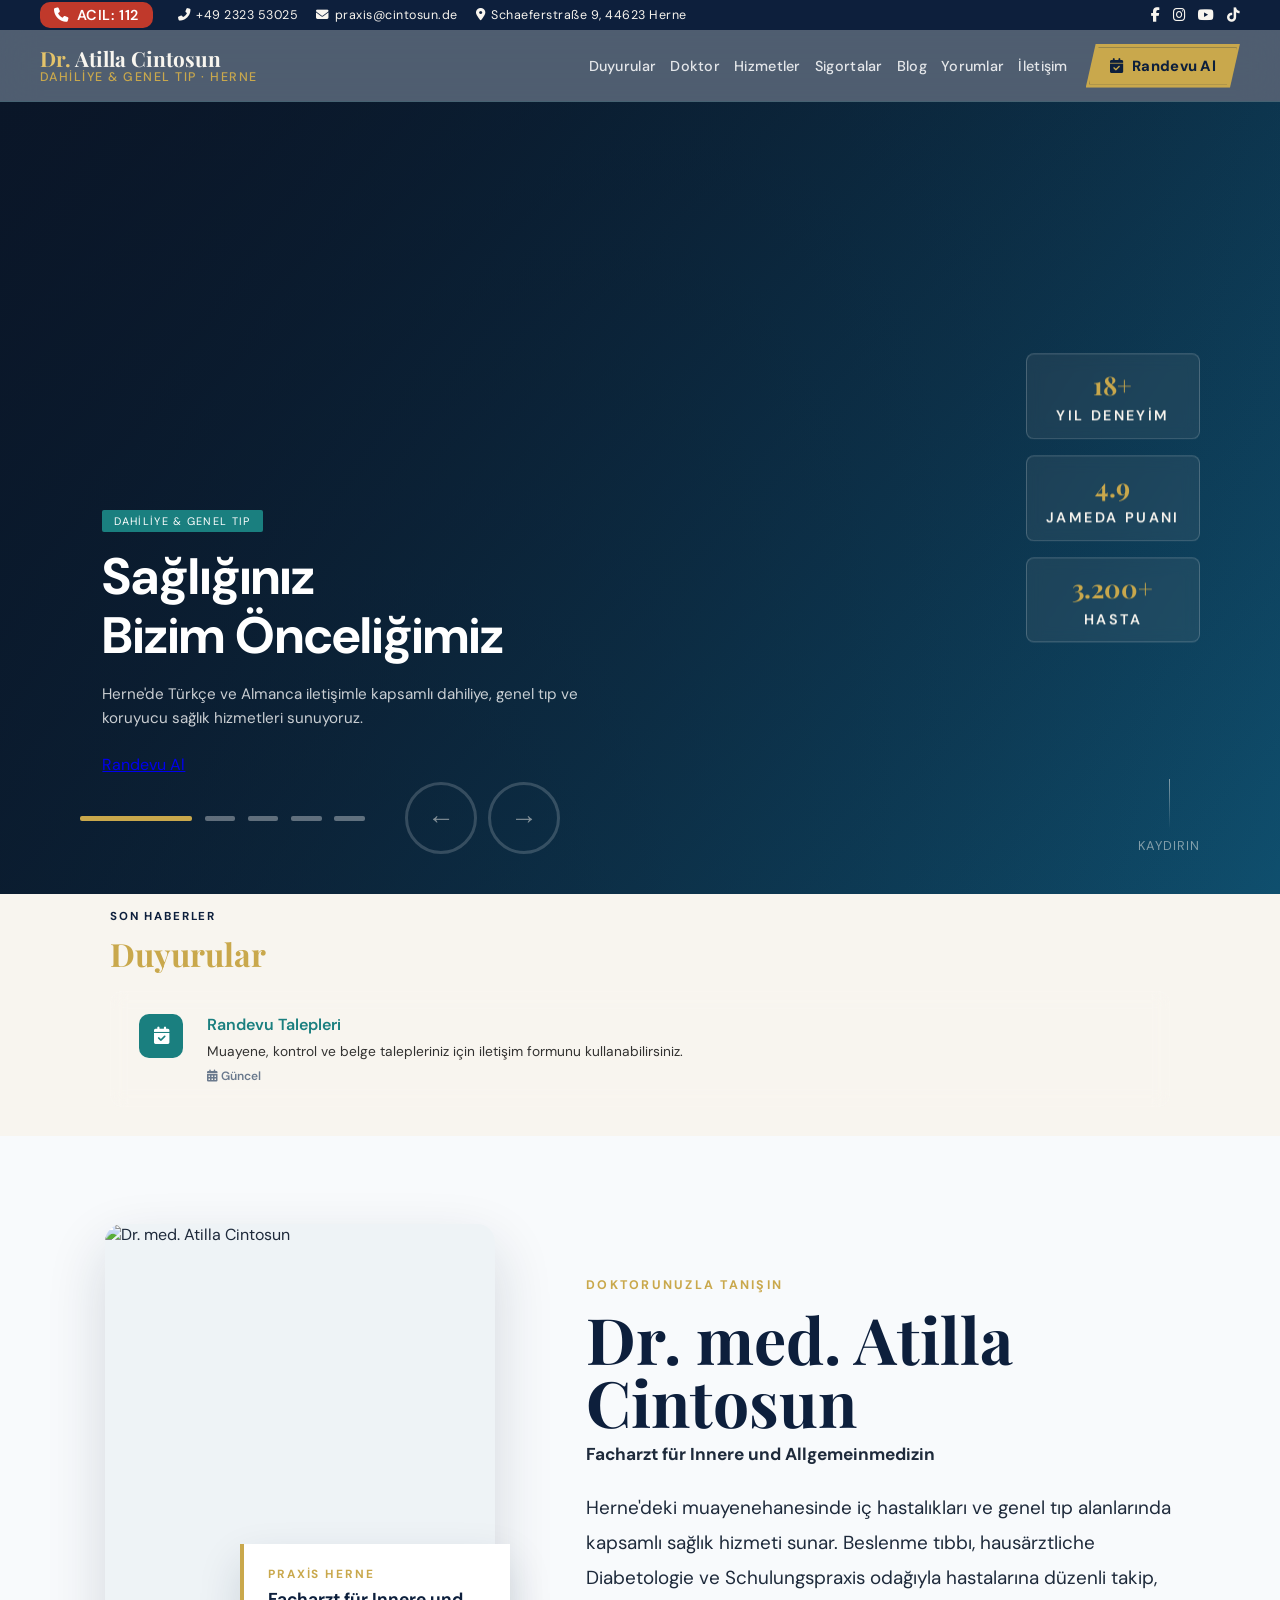
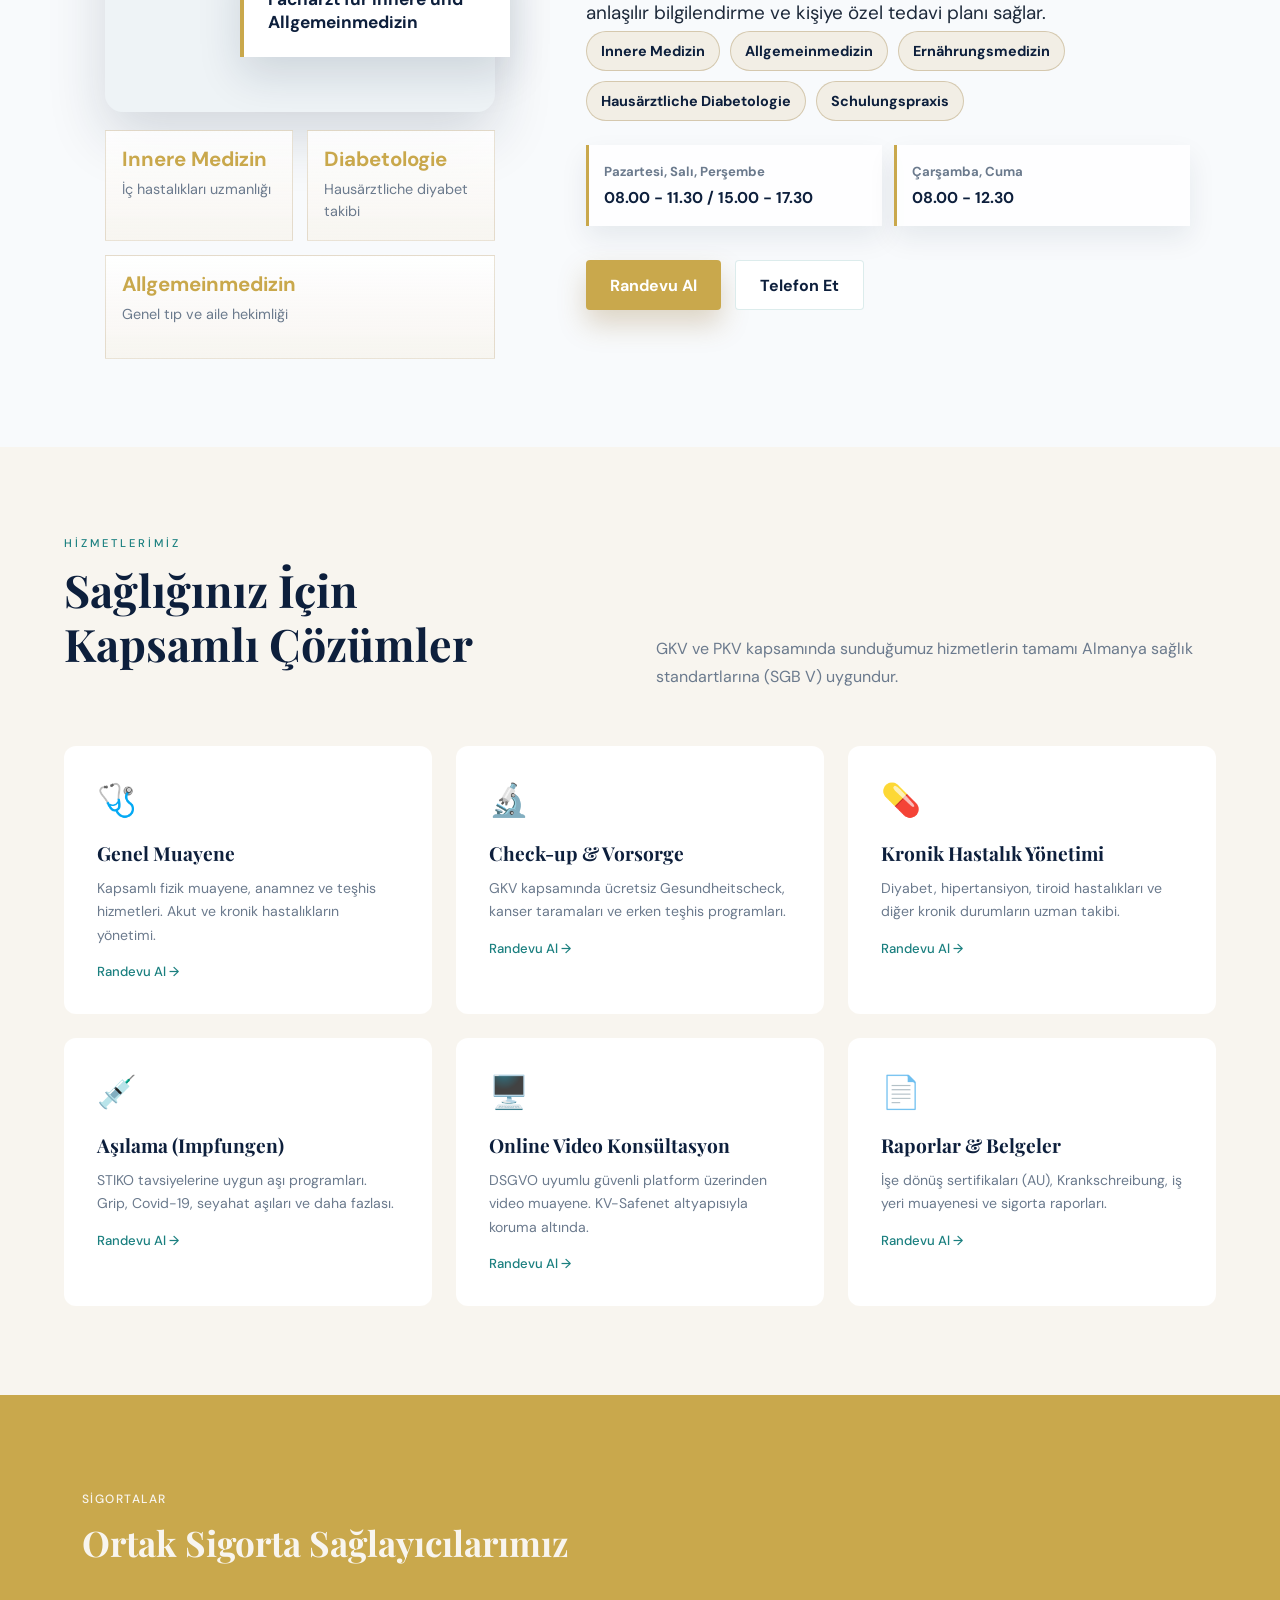
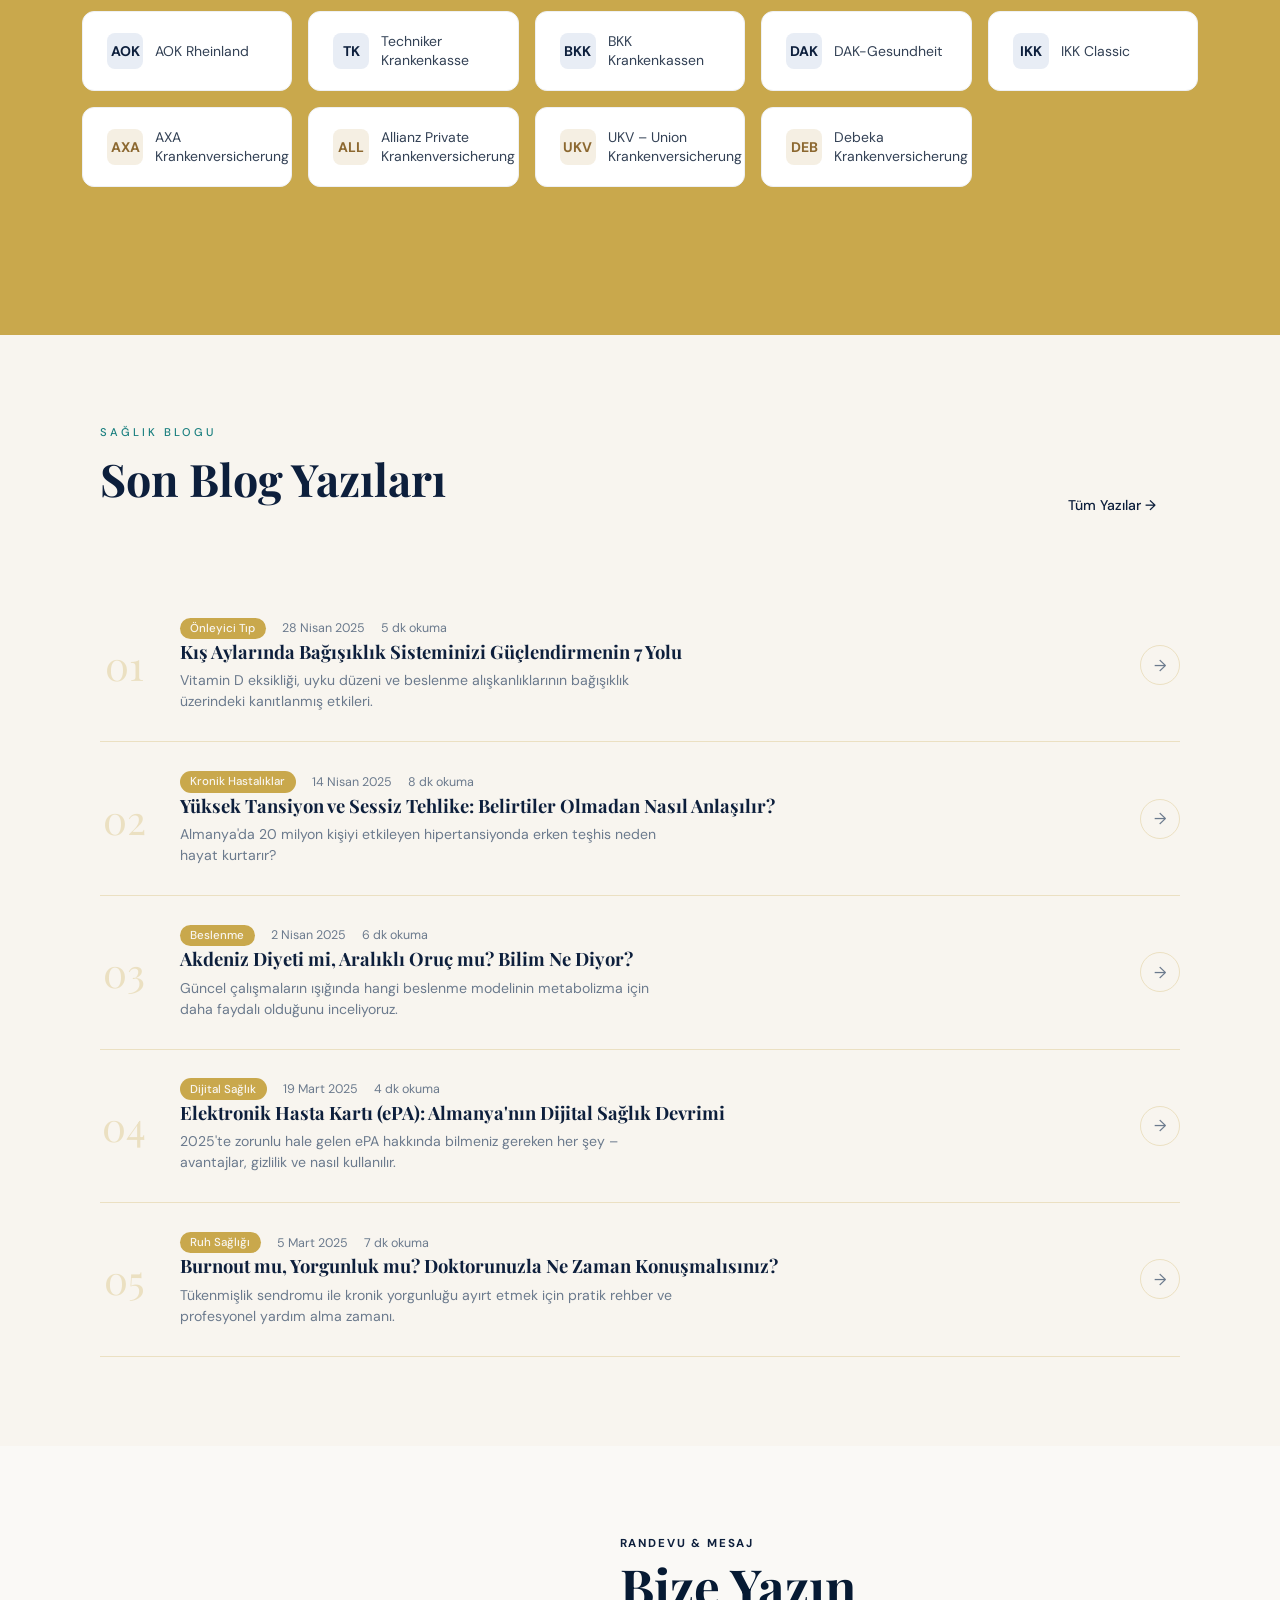
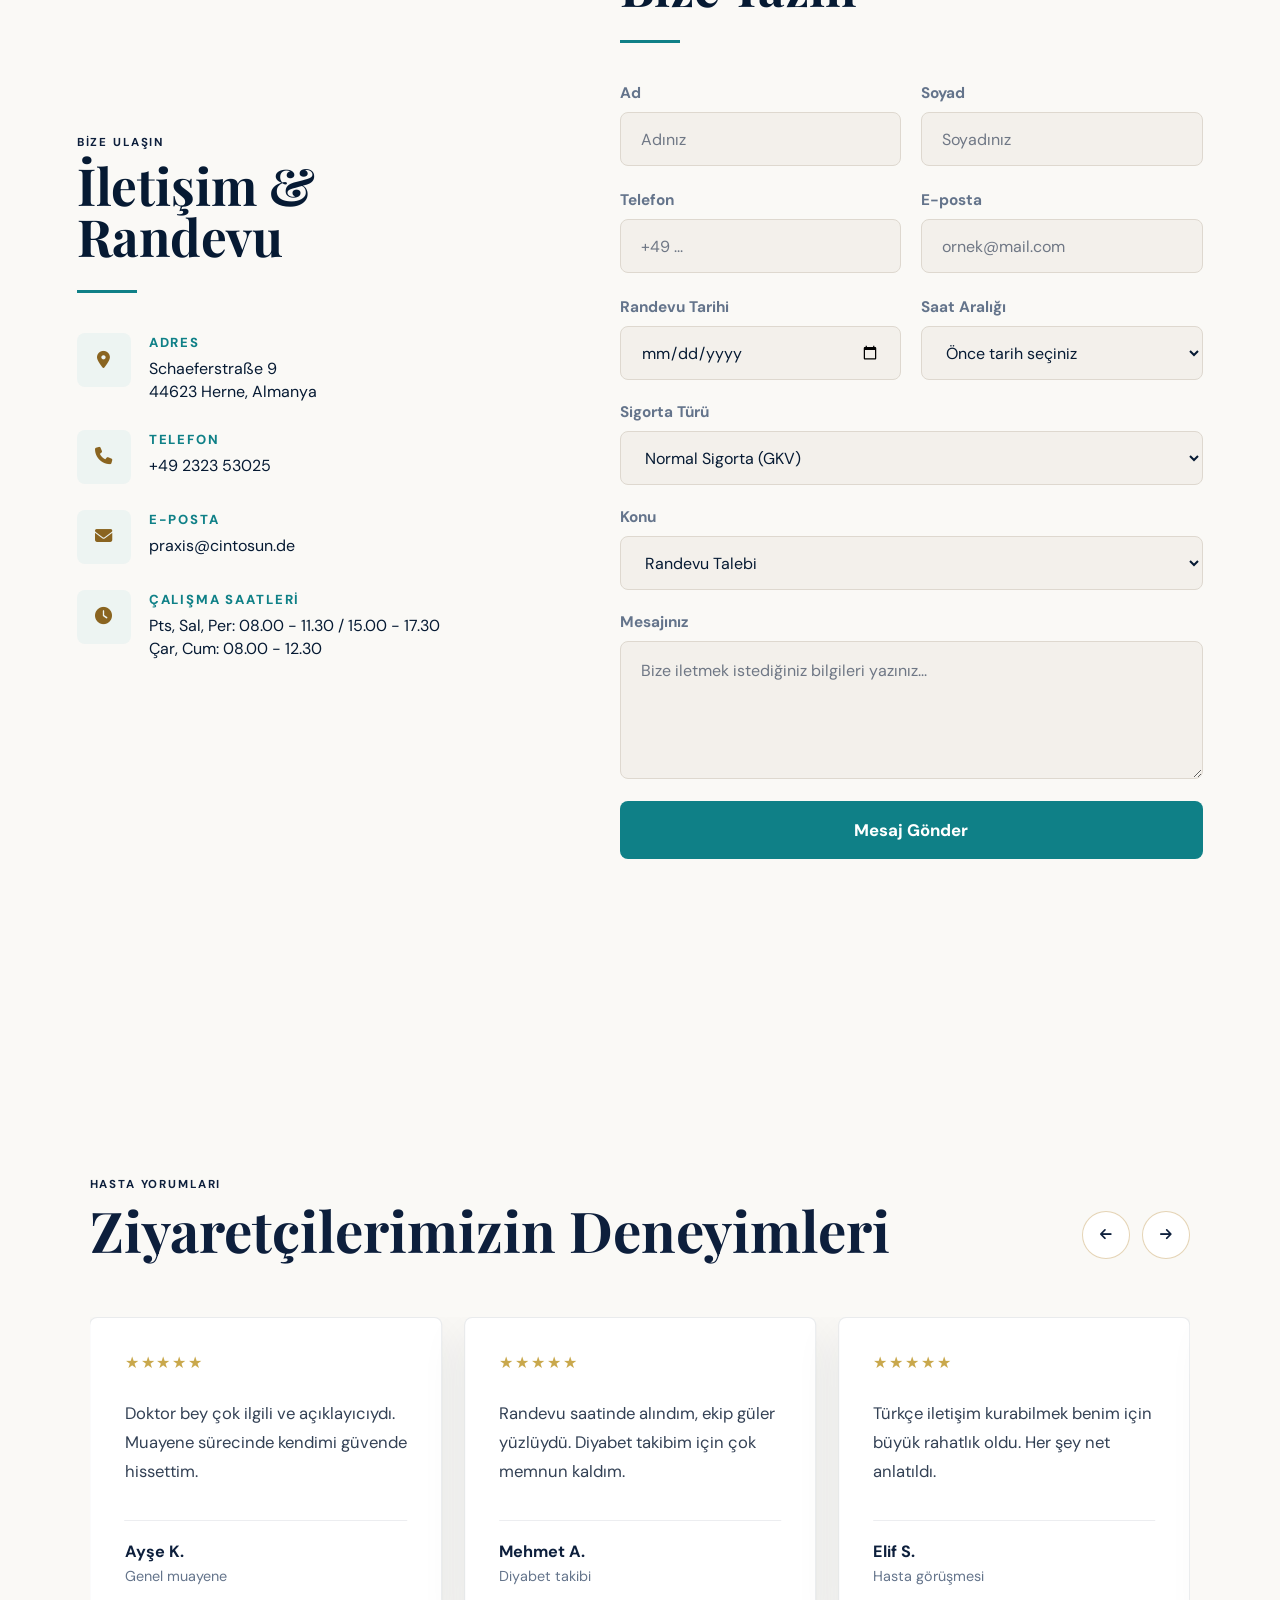
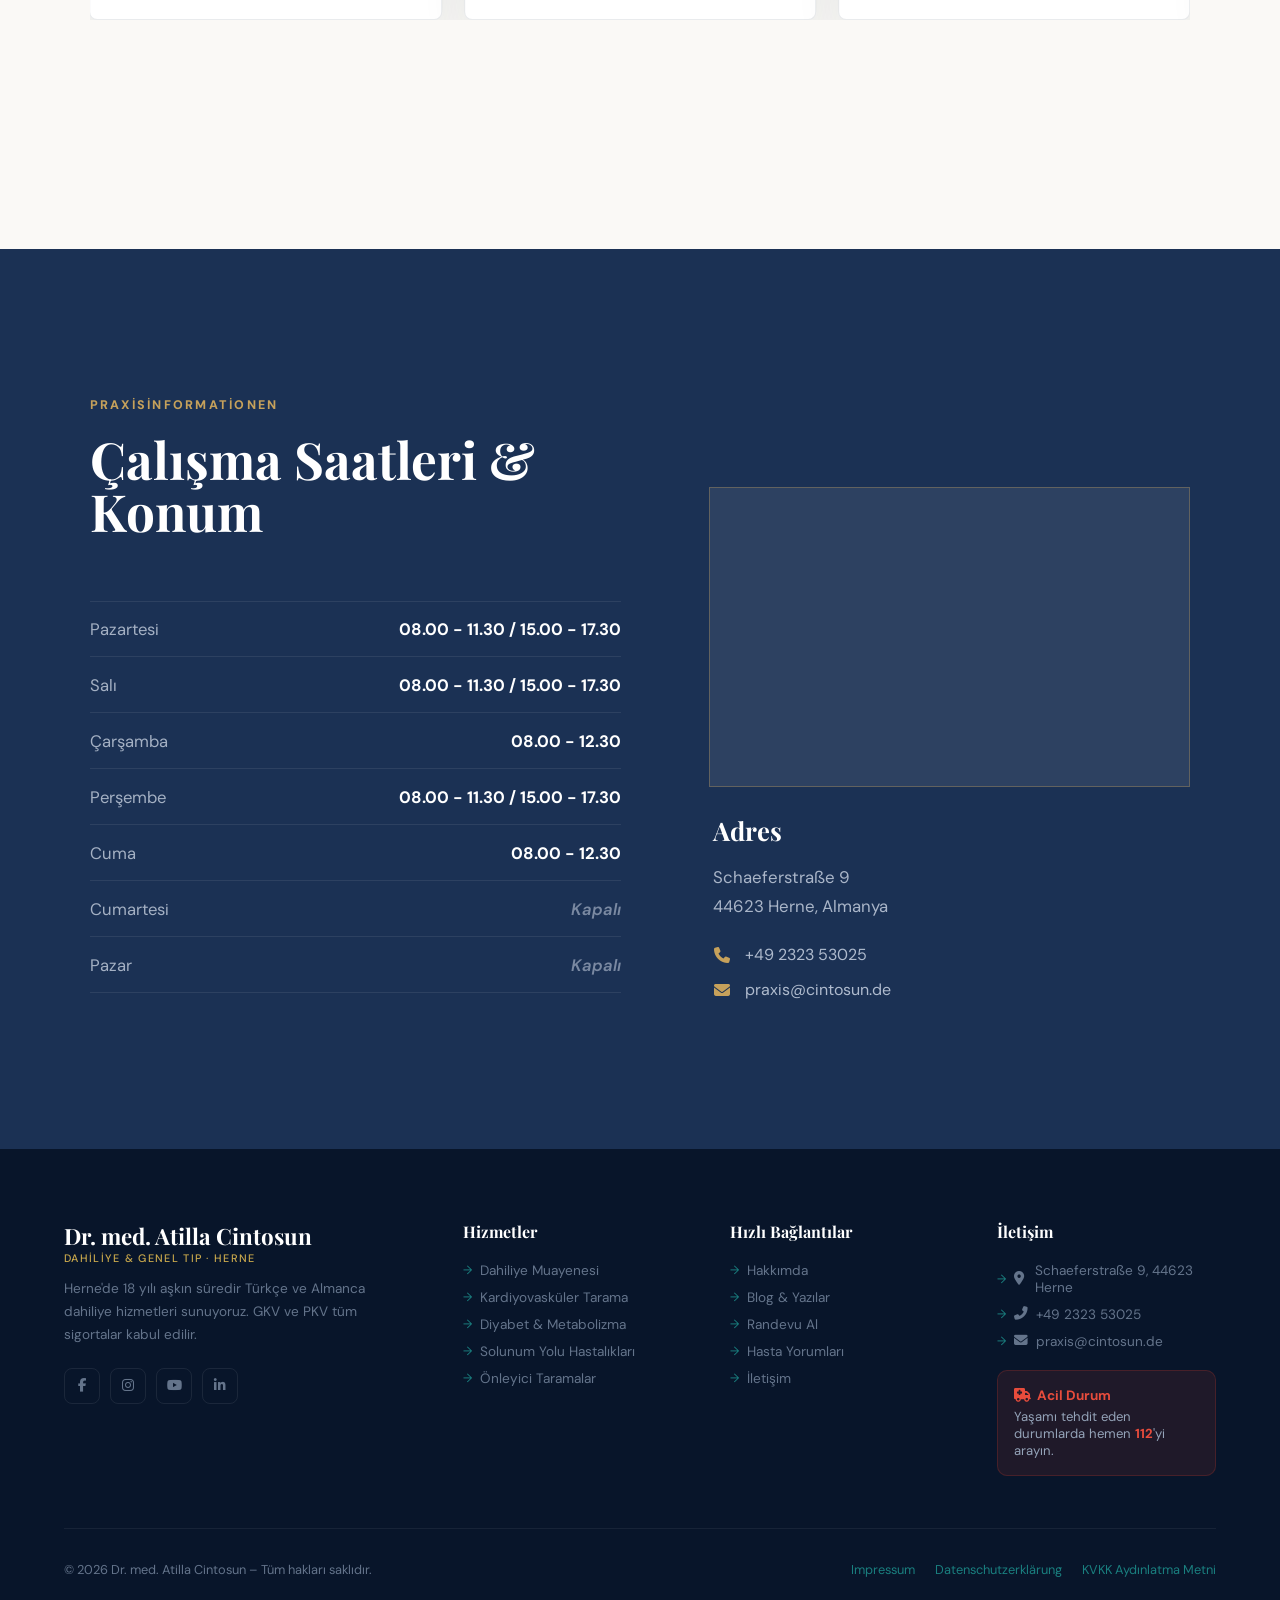
==== commit cc305e40: "Add files via upload" ====
--- a/index.html
+++ b/index.html
@@ -3,7 +3,7 @@
 <head>
     <meta charset="UTF-8">
     <meta name="viewport" content="width=device-width, initial-scale=1.0">
-    <title>Document</title>
+    <title>Dr. med. Atilla Cintosun | Dahiliye ve Genel Tıp - Herne</title>
     <link rel="preconnect" href="https://fonts.googleapis.com">
     <link href="https://fonts.googleapis.com/css2?family=Playfair+Display:ital,wght@0,400;0,700;1,400&family=DM+Sans:wght@300;400;500;600&display=swap" rel="stylesheet">
     <link rel="stylesheet" href="https://cdnjs.cloudflare.com/ajax/libs/font-awesome/6.5.0/css/all.min.css">
@@ -27,9 +27,9 @@
     <!-- TOPBAR -->
     <div class="topbar">
         <div class="topbar-emergency">
-        <div class="emergency-badge"><i class="fa fa-phone"></i>ACiL: 112</div>
+        <div class="emergency-badge"><i class="fa fa-phone"></i>ACIL: 112</div>
         <div class="topbar-info">
-            <a href="tel:+49232353025"><i class="fa fa-phone-alt"></i><span> 0 232 353 025</span></a>
+            <a href="tel:+49232353025"><i class="fa fa-phone-alt"></i><span> +49 2323 53025</span></a>
             <a href="mailto:praxis@cintosun.de"><i class="fa fa-envelope"></i><span> praxis@cintosun.de</span></a>
             <a href="#"><i class="fa fa-map-marker-alt"></i> Schaeferstraße 9, 44623 Herne</a>
         </div>
@@ -47,7 +47,7 @@
     <nav class="navbar" id="navbar">
       <a class="logo" href="#">
         <span class="logo-title"><span>Dr.</span> Atilla Cintosun</span>
-        <span class="logo-sub">Dahiliye &amp; Genel Tip . Herne</span>
+        <span class="logo-sub">Dahiliye &amp; Genel Tıp · Herne</span>
       </a>
       <button class="nav-toggle" type="button" aria-label="Menüyü aç" aria-expanded="false" aria-controls="primary-navigation">
         <span></span>
@@ -56,7 +56,7 @@
       </button>
       <ul class="nav-links" id="primary-navigation">
         <li><a href="#announcements">Duyurular</a></li>
-        <li><a href="#team">Doktorlar</a></li>
+        <li><a href="#hakkimizda">Doktor</a></li>
         <li><a href="#services">Hizmetler</a></li>
         <li><a href="#insurance">Sigortalar</a></li>
         <li><a href="#vlog">Blog</a></li>
@@ -81,9 +81,9 @@
         <div class="slide-bg" style="background: linear-gradient(135deg, #0a1628 0%, #0f4f6e 100%);"></div>
         <div class="slide-overlay"></div>
         <div class="slide-content">
-            <span class="slide-tag">Kardiyoloji</span>
-            <h2 class="slide-title">Kalp Sağlığınız<br>Bizim Önceliğimiz</h2>
-            <p class="slide-desc">Almanya'nın önde gelen kardiyoloji merkezlerinden birinde modern teknoloji ile kapsamlı kalp sağlığı hizmetleri sunuyoruz.</p>
+            <span class="slide-tag">Dahiliye &amp; Genel Tıp</span>
+            <h2 class="slide-title">Sağlığınız<br>Bizim Önceliğimiz</h2>
+            <p class="slide-desc">Herne'de Türkçe ve Almanca iletişimle kapsamlı dahiliye, genel tıp ve koruyucu sağlık hizmetleri sunuyoruz.</p>
             <a href="#iletisim" class="slide-btn">Randevu Al</a>
         </div>
         </div>
@@ -95,7 +95,7 @@
             <span class="slide-tag">Önleyici Tıp</span>
             <h2 class="slide-title">Erken Teşhis<br>Yaşam Kurtarır</h2>
             <p class="slide-desc">Düzenli kontroller ve ileri tanı yöntemleriyle hastalıkları erken aşamada tespit ediyor, tedavi süreçlerini hızlandırıyoruz.</p>
-            <a href="#hizmetler" class="slide-btn">Hizmetlerimiz</a>
+            <a href="#services" class="slide-btn">Hizmetlerimiz</a>
         </div>
         </div>
 
@@ -103,10 +103,10 @@
         <div class="slide-bg" style="background: linear-gradient(135deg, #1a0a28 0%, #4f0f6e 100%);"></div>
         <div class="slide-overlay"></div>
         <div class="slide-content">
-            <span class="slide-tag">Araştırma</span>
-            <h2 class="slide-title">Bilim ve Tıbbı<br>Buluşturuyoruz</h2>
-            <p class="slide-desc">Uluslararası tıp dergilerinde yayımlanan 50'den fazla makale ile tıp dünyasına katkı sağlıyoruz.</p>
-            <a href="#makaleler" class="slide-btn">Makaleleri İncele</a>
+            <span class="slide-tag">Sağlık Bilgileri</span>
+            <h2 class="slide-title">Anlaşılır Bilgi<br>Güvenli Takip</h2>
+            <p class="slide-desc">Hastalarımızı tanı, tedavi ve takip süreçlerinde açık, anlaşılır ve güven veren bilgilerle destekliyoruz.</p>
+            <a href="#vlog" class="slide-btn">Blogu İncele</a>
         </div>
         </div>
 
@@ -125,10 +125,10 @@
         <div class="slide-bg" style="background: linear-gradient(135deg, #0a181a 0%, #0f6e6e 100%);"></div>
         <div class="slide-overlay"></div>
         <div class="slide-content">
-            <span class="slide-tag">Ekip</span>
-            <h2 class="slide-title">Uzman Kadromuzla<br>Yanınızdayız</h2>
-            <p class="slide-desc">Deneyimli doktor ve hemşirelerden oluşan ekibimiz, tedavi sürecinizin her aşamasında size destek olmak için hazır.</p>
-            <a href="#ekibimiz" class="slide-btn">Ekibimizi Tanıyın</a>
+            <span class="slide-tag">Doktorunuz</span>
+            <h2 class="slide-title">Deneyimli Yaklaşım<br>Yakın Takip</h2>
+            <p class="slide-desc">Dr. med. Atilla Cintosun, iç hastalıkları ve genel tıp alanlarında düzenli takip ve kişiye özel sağlık planı sunar.</p>
+            <a href="#hakkimizda" class="slide-btn">Doktorunuzu Tanıyın</a>
         </div>
         </div>
      </div>
@@ -364,7 +364,7 @@
         <div class="vlog-header">
             <div>
                 <div class="section-tag">Sağlık Blogu</div>
-                <h2 class="section-title">Son Vlog Yazıları</h2>
+                <h2 class="section-title">Son Blog Yazıları</h2>
             </div>
             <a href="#" class="btn-outline" style="color:var(--navy);border-color:var(--warm);background:transparent;padding:.7rem 1.5rem;border-radius:4px;text-decoration:none;font-size:.88rem;font-weight:500">Tüm Yazılar &rarr;</a>
             </div>
@@ -714,7 +714,7 @@
     <div class="footer-grid">
       <div>
         <div style="font-family:'Playfair Display',serif;font-size:1.4rem;color:var(--white);font-weight:700;">Dr. med. Atilla Cintosun</div>
-        <div style="font-size:0.68rem;color:var(--gold);letter-spacing:0.12em;text-transform:uppercase;font-weight:500;margin-bottom:4px;">Dahiliye &amp; Genel Tıp · Essen</div>
+        <div style="font-size:0.68rem;color:var(--gold);letter-spacing:0.12em;text-transform:uppercase;font-weight:500;margin-bottom:4px;">Dahiliye &amp; Genel Tıp · Herne</div>
         <p class="footer-desc">Herne'de 18 yılı aşkın süredir Türkçe ve Almanca dahiliye hizmetleri sunuyoruz. GKV ve PKV tüm sigortalar kabul edilir.</p>
         <div class="footer-social">
           <a href="#"><i class="fab fa-facebook-f"></i></a>
@@ -736,19 +736,19 @@
       <div>
         <div class="footer-heading">Hızlı Bağlantılar</div>
         <ul class="footer-links">
-          <li><a href="#">Hakkımda</a></li>
-          <li><a href="#">Vlog &amp; Yazılar</a></li>
-          <li><a href="#">Randevu Al</a></li>
-          <li><a href="#">Hasta Yorumları</a></li>
-          <li><a href="#">İletişim</a></li>
+          <li><a href="#hakkimizda">Hakkımda</a></li>
+          <li><a href="#vlog">Blog &amp; Yazılar</a></li>
+          <li><a href="#termin">Randevu Al</a></li>
+          <li><a href="#yorumlar">Hasta Yorumları</a></li>
+          <li><a href="#iletisim">İletişim</a></li>
         </ul>
       </div>
       <div>
         <div class="footer-heading">İletişim</div>
         <ul class="footer-links">
           <li><a href="#"><i class="fa fa-map-marker-alt" style="width:14px;"></i>Schaeferstraße 9, 44623 Herne</a></li>
-          <li><a href="tel:+4920112345678"><i class="fa fa-phone-alt" style="width:14px;"></i>+49 232 353 025</a></li>
-          <li><a href="mailto:info@dryildiz.de"><i class="fa fa-envelope" style="width:14px;"></i>praxis@cintosun.de</a></li>
+          <li><a href="tel:+49232353025"><i class="fa fa-phone-alt" style="width:14px;"></i>+49 2323 53025</a></li>
+          <li><a href="mailto:praxis@cintosun.de"><i class="fa fa-envelope" style="width:14px;"></i>praxis@cintosun.de</a></li>
         </ul>
         <div style="margin-top:20px;padding:16px;background:rgba(192,57,43,0.12);border:1px solid rgba(192,57,43,0.25);border-radius:10px;">
           <div style="color:#e74c3c;font-weight:700;font-size:0.85rem;margin-bottom:4px;"><i class="fa fa-ambulance" style="margin-right:6px;"></i>Acil Durum</div>
